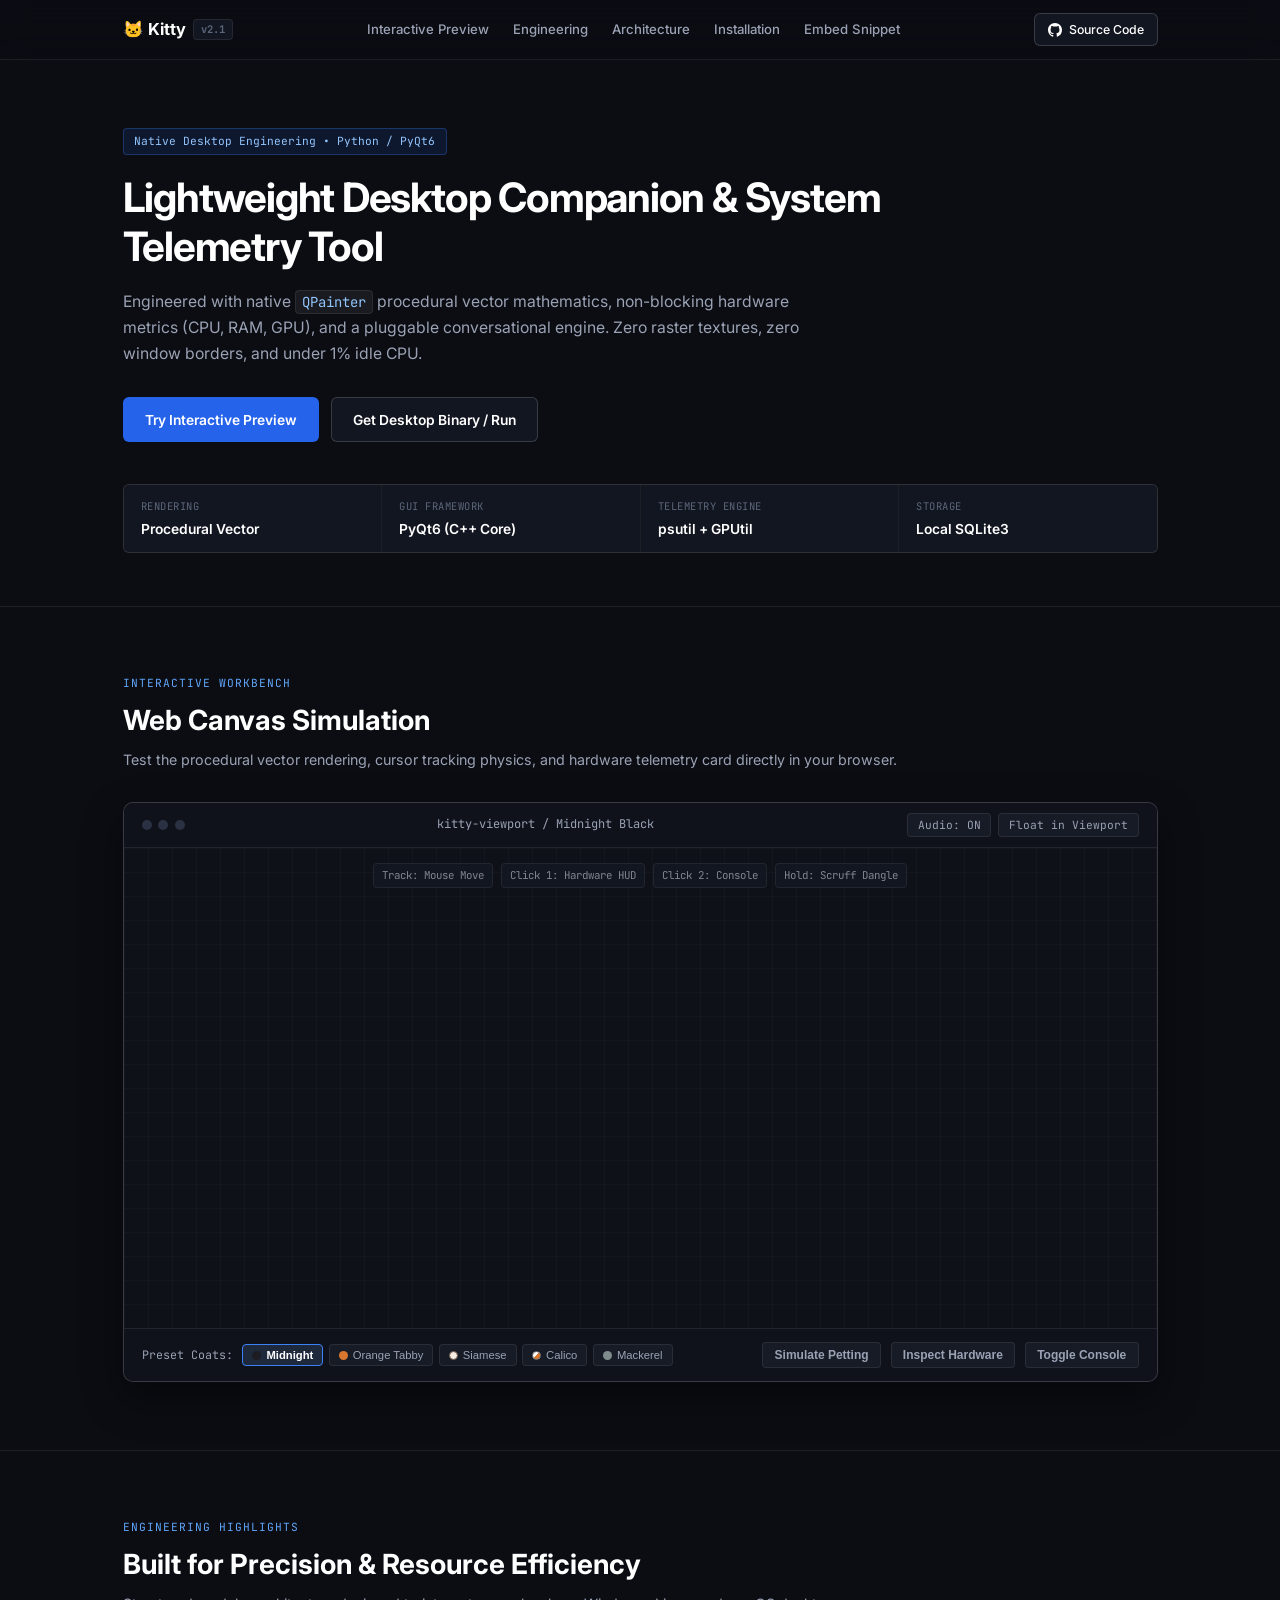
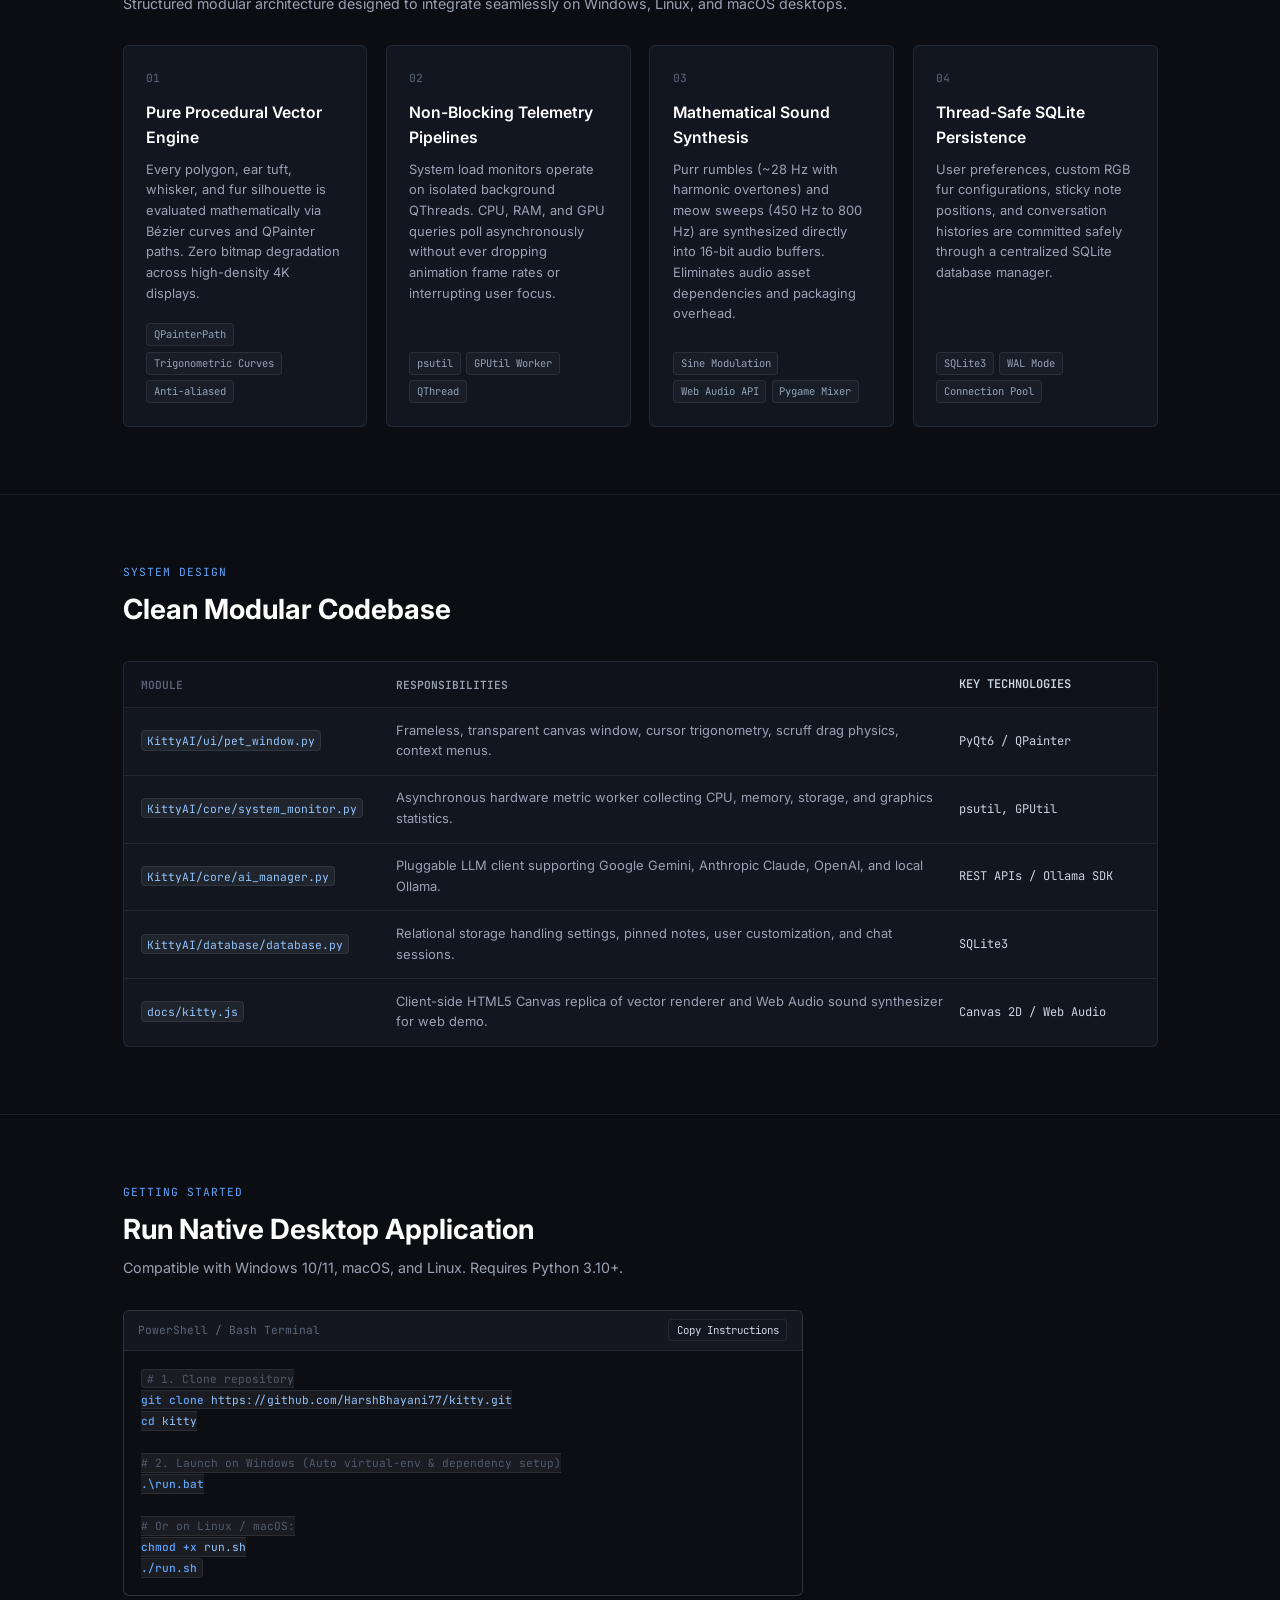
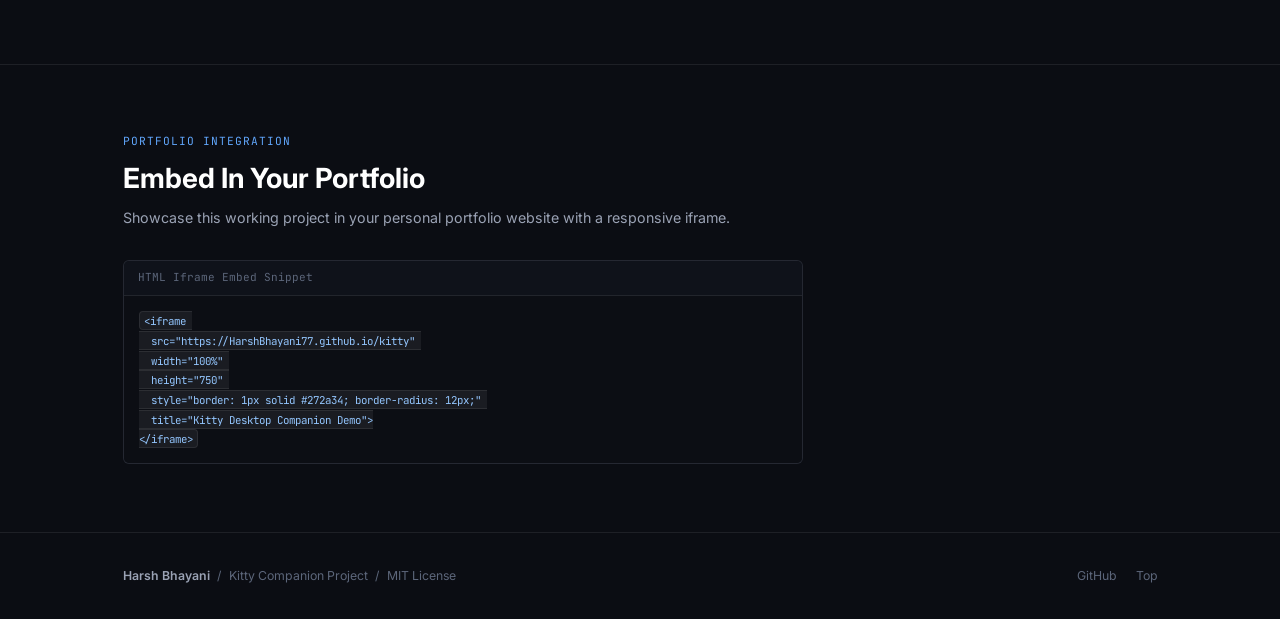
==== web/index.html @ bc80f63c "Update favicon to simple clean H logo and sync assets" ====
<!DOCTYPE html>
<html lang="en">
<head>
  <meta charset="UTF-8">
  <meta name="viewport" content="width=device-width, initial-scale=1.0">
  <title>Kitty — Desktop Companion & Hardware Telemetry Tool</title>
  <meta name="description" content="A lightweight desktop companion and real-time hardware telemetry tool engineered in Python with PyQt6 procedural vector graphics.">
  <link rel="preconnect" href="https://fonts.googleapis.com">
  <link rel="preconnect" href="https://fonts.gstatic.com" crossorigin>
  <link href="https://fonts.googleapis.com/css2?family=Inter:wght@400;500;600;700&family=JetBrains+Mono:wght@400;500;600&display=swap" rel="stylesheet">
  <link rel="stylesheet" href="style.css?v=3.0">
  <link rel="icon" type="image/svg+xml" href="favicon.svg">
  <link rel="icon" type="image/png" sizes="64x64" href="favicon.png">
  <link rel="apple-touch-icon" href="favicon.png">
  <style>
    /* ==========================================================================
       Inlined Rock-Solid Stylesheet (Guarantees zero browser caching glitches)
       ========================================================================== */
    :root {
      --bg-page: #0b0d13;
      --bg-surface: #121620;
      --bg-card: #171c2a;
      --bg-card-hover: #1e2436;
      --border: rgba(255, 255, 255, 0.08);
      --border-strong: rgba(255, 255, 255, 0.16);
      --text-main: #f3f4f8;
      --text-muted: #9aa2b4;
      --text-dim: #5c667a;
      --btn-blue: #2563eb;
      --btn-blue-hover: #1d4ed8;
      --font-sans: 'Inter', -apple-system, BlinkMacSystemFont, 'Segoe UI', Roboto, sans-serif;
      --font-mono: 'JetBrains Mono', Consolas, monospace;
    }

    *, *::before, *::after {
      box-sizing: border-box;
      margin: 0;
      padding: 0;
    }

    html {
      scroll-behavior: smooth;
      font-size: 15px;
    }

    body {
      font-family: var(--font-sans);
      background-color: var(--bg-page);
      color: var(--text-main);
      line-height: 1.6;
      -webkit-font-smoothing: antialiased;
      overflow-x: hidden;
    }

    .container {
      width: 100%;
      max-width: 1080px;
      margin: 0 auto;
      padding: 0 1.5rem;
    }

    a {
      color: inherit;
      text-decoration: none;
    }

    code {
      font-family: var(--font-mono);
      font-size: 0.88em;
      background: rgba(255, 255, 255, 0.06);
      border: 1px solid var(--border);
      padding: 0.15em 0.45em;
      border-radius: 4px;
      color: #93c5fd;
    }

    /* Top Navigation */
    .site-nav {
      position: sticky;
      top: 0;
      z-index: 100;
      background: rgba(11, 13, 19, 0.92);
      backdrop-filter: blur(14px);
      border-bottom: 1px solid var(--border);
      padding: 0.85rem 0;
    }

    .nav-inner {
      display: flex;
      align-items: center;
      justify-content: space-between;
    }

    .nav-brand {
      display: flex;
      align-items: center;
      gap: 0.5rem;
      font-weight: 700;
      font-size: 1.1rem;
      color: #fff;
    }

    .brand-tag {
      font-family: var(--font-mono);
      font-size: 0.7rem;
      color: var(--text-dim);
      background: var(--bg-surface);
      border: 1px solid var(--border);
      padding: 0.1rem 0.45rem;
      border-radius: 4px;
    }

    .nav-links {
      display: flex;
      align-items: center;
      gap: 1.6rem;
    }

    .nav-link {
      font-size: 0.88rem;
      color: var(--text-muted);
      font-weight: 500;
      transition: color 0.15s ease;
    }

    .nav-link:hover {
      color: #fff;
    }

    .btn-gh {
      display: inline-flex;
      align-items: center;
      gap: 0.45rem;
      font-size: 0.82rem;
      font-weight: 500;
      background: var(--bg-surface);
      border: 1px solid var(--border-strong);
      color: #fff;
      padding: 0.4rem 0.85rem;
      border-radius: 6px;
      transition: all 0.15s ease;
    }

    .btn-gh:hover {
      background: var(--bg-card);
      border-color: #64748b;
    }

    /* Buttons */
    .btn {
      display: inline-flex;
      align-items: center;
      justify-content: center;
      gap: 0.5rem;
      font-size: 0.92rem;
      font-weight: 600;
      padding: 0.7rem 1.4rem;
      border-radius: 6px;
      border: 1px solid transparent;
      cursor: pointer;
      transition: all 0.15s ease;
    }

    .btn-primary {
      background: var(--btn-blue);
      color: #fff;
    }

    .btn-primary:hover {
      background: var(--btn-blue-hover);
      transform: translateY(-1px);
    }

    .btn-secondary {
      background: var(--bg-surface);
      border: 1px solid var(--border-strong);
      color: #fff;
    }

    .btn-secondary:hover {
      background: var(--bg-card);
      border-color: #64748b;
      transform: translateY(-1px);
    }

    .btn-sm {
      font-size: 0.8rem;
      padding: 0.35rem 0.75rem;
      border-radius: 4px;
    }

    /* Hero Section */
    .hero-section {
      padding: 4.5rem 0 3.5rem;
      border-bottom: 1px solid var(--border);
    }

    .hero-tag {
      display: inline-flex;
      font-family: var(--font-mono);
      font-size: 0.75rem;
      color: #93c5fd;
      background: rgba(37, 99, 235, 0.12);
      border: 1px solid rgba(59, 130, 246, 0.3);
      padding: 0.25rem 0.7rem;
      border-radius: 4px;
      margin-bottom: 1.25rem;
    }

    .hero-title {
      font-size: 2.7rem;
      font-weight: 700;
      letter-spacing: -0.03em;
      color: #fff;
      line-height: 1.2;
      max-width: 820px;
      margin-bottom: 1.2rem;
    }

    .hero-desc {
      font-size: 1.05rem;
      color: var(--text-muted);
      line-height: 1.65;
      max-width: 720px;
      margin-bottom: 2rem;
    }

    .hero-cta {
      display: flex;
      gap: 0.85rem;
      flex-wrap: wrap;
      margin-bottom: 2.8rem;
    }

    .specs-grid {
      display: grid;
      grid-template-columns: repeat(auto-fit, minmax(200px, 1fr));
      gap: 1px;
      background: var(--border);
      border: 1px solid var(--border);
      border-radius: 6px;
      overflow: hidden;
    }

    .spec-item {
      background: var(--bg-surface);
      padding: 0.85rem 1.15rem;
    }

    .spec-label {
      font-family: var(--font-mono);
      font-size: 0.7rem;
      color: var(--text-dim);
      text-transform: uppercase;
      letter-spacing: 0.5px;
      margin-bottom: 0.2rem;
    }

    .spec-val {
      font-size: 0.92rem;
      font-weight: 600;
      color: #fff;
    }

    /* Interactive Preview Stage */
    .preview-section {
      padding: 4.5rem 0;
      border-bottom: 1px solid var(--border);
    }

    .section-head {
      margin-bottom: 2rem;
    }

    .section-subhead {
      font-family: var(--font-mono);
      font-size: 0.75rem;
      color: #60a5fa;
      letter-spacing: 1px;
      text-transform: uppercase;
      margin-bottom: 0.4rem;
    }

    .section-title {
      font-size: 1.85rem;
      font-weight: 700;
      color: #fff;
      margin-bottom: 0.4rem;
    }

    .section-desc {
      font-size: 0.95rem;
      color: var(--text-muted);
    }

    .stage-card {
      background: var(--bg-surface);
      border: 1px solid var(--border-strong);
      border-radius: 10px;
      overflow: hidden;
      box-shadow: 0 16px 40px rgba(0, 0, 0, 0.45);
    }

    .stage-bar {
      background: #0f121a;
      padding: 0.7rem 1.2rem;
      display: flex;
      align-items: center;
      justify-content: space-between;
      border-bottom: 1px solid var(--border);
    }

    .stage-dots {
      display: flex;
      gap: 0.45rem;
    }

    .s-dot {
      width: 10px;
      height: 10px;
      border-radius: 50%;
      background: #2a3142;
    }

    .stage-title {
      font-family: var(--font-mono);
      font-size: 0.8rem;
      color: var(--text-muted);
    }

    .stage-tools {
      display: flex;
      gap: 0.45rem;
    }

    .stage-btn {
      background: #171b26;
      border: 1px solid var(--border);
      color: var(--text-muted);
      font-size: 0.75rem;
      font-family: var(--font-mono);
      padding: 0.25rem 0.65rem;
      border-radius: 4px;
      cursor: pointer;
      transition: all 0.15s ease;
    }

    .stage-btn:hover {
      color: #fff;
      border-color: var(--border-strong);
    }

    .stage-viewport {
      position: relative;
      min-height: 480px;
      background: #0e1118;
      display: flex;
      align-items: center;
      justify-content: center;
      user-select: none;
      overflow: hidden;
    }

    .grid-dots {
      position: absolute;
      inset: 0;
      background-size: 24px 24px;
      background-image: 
        linear-gradient(to right, rgba(255, 255, 255, 0.02) 1px, transparent 1px),
        linear-gradient(to bottom, rgba(255, 255, 255, 0.02) 1px, transparent 1px);
      pointer-events: none;
    }

    .stage-hints {
      position: absolute;
      top: 1rem;
      display: flex;
      gap: 0.5rem;
      z-index: 10;
      pointer-events: none;
      opacity: 0.8;
      flex-wrap: wrap;
      justify-content: center;
    }

    .hint-tag {
      background: #141822;
      border: 1px solid var(--border);
      font-family: var(--font-mono);
      font-size: 0.72rem;
      color: #9ca3af;
      padding: 0.2rem 0.55rem;
      border-radius: 4px;
    }

    .canvas-anchor {
      position: relative;
      cursor: grab;
      touch-action: none;
      display: flex;
      flex-direction: column;
      align-items: center;
    }

    .canvas-anchor:active {
      cursor: grabbing;
    }

    #kittyCanvas {
      display: block;
    }

    /* Telemetry Card (htop / iStat style) */
    .telemetry-card {
      position: absolute;
      bottom: calc(100% + 12px);
      left: 50%;
      transform: translateX(-50%);
      width: 290px;
      background: #11141c;
      border: 1px solid #2a3144;
      border-radius: 6px;
      padding: 0.85rem;
      box-shadow: 0 14px 32px rgba(0, 0, 0, 0.65);
      z-index: 30;
    }

    .card-top {
      display: flex;
      justify-content: space-between;
      align-items: center;
      padding-bottom: 0.45rem;
      margin-bottom: 0.6rem;
      border-bottom: 1px solid var(--border);
    }

    .card-top-left {
      display: flex;
      align-items: center;
      gap: 0.5rem;
    }

    .card-close-btn {
      background: transparent;
      border: none;
      color: var(--text-dim);
      font-size: 1.1rem;
      cursor: pointer;
      line-height: 1;
      padding: 0 0.2rem;
    }

    .card-close-btn:hover {
      color: #fff;
    }

    .card-caption {
      font-family: var(--font-mono);
      font-size: 0.68rem;
      font-weight: 600;
      color: #94a3b8;
    }

    .card-timestamp {
      font-family: var(--font-mono);
      font-size: 0.68rem;
      color: var(--text-dim);
    }

    .telemetry-grid {
      display: grid;
      grid-template-columns: 1fr 1fr;
      gap: 0.55rem;
      margin-bottom: 0.6rem;
    }

    .metric-block {
      background: #171b26;
      border: 1px solid var(--border);
      border-radius: 4px;
      padding: 0.45rem 0.55rem;
    }

    .metric-head {
      display: flex;
      justify-content: space-between;
      align-items: baseline;
      margin-bottom: 0.35rem;
    }

    .metric-title {
      font-size: 0.62rem;
      font-family: var(--font-mono);
      color: var(--text-dim);
    }

    .metric-reading {
      font-family: var(--font-mono);
      font-size: 0.85rem;
      font-weight: 600;
      color: #fff;
    }

    .gauge-track {
      width: 100%;
      height: 3px;
      background: #252b3a;
      border-radius: 2px;
      overflow: hidden;
    }

    .gauge-bar {
      height: 100%;
      background: #3b82f6;
      border-radius: 2px;
      transition: width 0.3s ease;
    }

    .card-footer-tip {
      font-size: 0.7rem;
      text-align: center;
      color: #9ca3af;
      background: #181d28;
      border-radius: 4px;
      padding: 0.25rem 0.4rem;
    }

    .card-pointer {
      position: absolute;
      bottom: -6px;
      left: 50%;
      transform: translateX(-50%);
      width: 0;
      height: 0;
      border-left: 6px solid transparent;
      border-right: 6px solid transparent;
      border-top: 6px solid #11141c;
    }

    /* Companion Console Card */
    .console-card {
      position: absolute;
      top: 1.5rem;
      right: 1.5rem;
      width: 320px;
      max-width: calc(100% - 3rem);
      background: #11141c;
      border: 1px solid #2a3144;
      border-radius: 6px;
      box-shadow: 0 16px 35px rgba(0, 0, 0, 0.6);
      z-index: 40;
      display: flex;
      flex-direction: column;
      overflow: hidden;
    }

    .console-head {
      background: #171b26;
      padding: 0.6rem 0.85rem;
      display: flex;
      align-items: center;
      justify-content: space-between;
      border-bottom: 1px solid var(--border);
    }

    .console-label {
      display: flex;
      align-items: center;
      gap: 0.45rem;
      font-size: 0.78rem;
      font-family: var(--font-mono);
      color: #e5e7eb;
    }

    .terminal-dot {
      width: 6px;
      height: 6px;
      border-radius: 50%;
      background: #10b981;
    }

    .console-close {
      background: transparent;
      border: none;
      color: var(--text-dim);
      font-size: 1.1rem;
      cursor: pointer;
      line-height: 1;
    }

    .console-close:hover {
      color: #fff;
    }

    .console-feed {
      padding: 0.75rem;
      max-height: 200px;
      overflow-y: auto;
      display: flex;
      flex-direction: column;
      gap: 0.5rem;
    }

    .console-row {
      display: flex;
      font-size: 0.8rem;
    }

    .row-companion {
      justify-content: flex-start;
    }

    .row-user {
      justify-content: flex-end;
    }

    .console-bubble {
      max-width: 88%;
      padding: 0.45rem 0.7rem;
      border-radius: 4px;
      line-height: 1.45;
    }

    .row-companion .console-bubble {
      background: #181d28;
      border: 1px solid var(--border);
      color: #e5e7eb;
    }

    .row-user .console-bubble {
      background: var(--btn-blue);
      color: #fff;
    }

    .console-presets {
      display: flex;
      gap: 0.35rem;
      padding: 0.35rem 0.75rem;
      overflow-x: auto;
      border-top: 1px solid var(--border);
      background: #0d1016;
    }

    .preset-chip {
      background: #171c26;
      border: 1px solid var(--border);
      color: #93c5fd;
      font-family: var(--font-mono);
      font-size: 0.68rem;
      padding: 0.2rem 0.5rem;
      border-radius: 4px;
      cursor: pointer;
      white-space: nowrap;
    }

    .preset-chip:hover {
      background: #1e2636;
      border-color: #3b82f6;
      color: #fff;
    }

    .console-prompt {
      display: flex;
      border-top: 1px solid var(--border);
      background: #0f121a;
      padding: 0.45rem 0.75rem;
      gap: 0.45rem;
    }

    .console-prompt input {
      flex: 1;
      background: transparent;
      border: none;
      outline: none;
      color: #fff;
      font-size: 0.8rem;
    }

    .console-prompt input::placeholder {
      color: var(--text-dim);
    }

    .console-send {
      background: var(--btn-blue);
      border: none;
      color: #fff;
      font-size: 0.74rem;
      font-weight: 600;
      padding: 0.25rem 0.65rem;
      border-radius: 4px;
      cursor: pointer;
    }

    /* Controls Tray */
    .stage-tray {
      background: #0f121a;
      padding: 0.85rem 1.2rem;
      border-top: 1px solid var(--border);
      display: flex;
      align-items: center;
      justify-content: space-between;
      flex-wrap: wrap;
      gap: 0.85rem;
    }

    .tray-cluster {
      display: flex;
      align-items: center;
      gap: 0.65rem;
    }

    .tray-label {
      font-size: 0.78rem;
      font-family: var(--font-mono);
      color: var(--text-muted);
    }

    .coat-button-group {
      display: flex;
      gap: 0.35rem;
      flex-wrap: wrap;
    }

    .coat-btn {
      background: #171b26;
      border: 1px solid var(--border);
      color: var(--text-muted);
      padding: 0.28rem 0.6rem;
      border-radius: 4px;
      font-size: 0.75rem;
      cursor: pointer;
      display: inline-flex;
      align-items: center;
      gap: 0.35rem;
      transition: all 0.15s ease;
    }

    .coat-btn:hover {
      background: #1e2433;
      color: #fff;
    }

    .coat-btn.active {
      background: #1e293b;
      border-color: #3b82f6;
      color: #fff;
      font-weight: 600;
    }

    .coat-swatch {
      width: 9px;
      height: 9px;
      border-radius: 50%;
      display: inline-block;
    }

    .btn-subtle {
      background: #171b26;
      border: 1px solid var(--border);
      color: var(--text-muted);
    }

    .btn-subtle:hover {
      color: #fff;
      border-color: var(--border-strong);
    }

    /* Features Grid */
    .features-section {
      padding: 4.5rem 0;
      border-bottom: 1px solid var(--border);
    }

    .features-grid {
      display: grid;
      grid-template-columns: repeat(auto-fit, minmax(240px, 1fr));
      gap: 1.25rem;
    }

    .feature-card {
      background: var(--bg-surface);
      border: 1px solid var(--border);
      border-radius: 6px;
      padding: 1.5rem;
      display: flex;
      flex-direction: column;
      transition: border-color 0.15s ease;
    }

    .feature-card:hover {
      border-color: var(--border-strong);
    }

    .card-num {
      font-family: var(--font-mono);
      font-size: 0.75rem;
      color: var(--text-dim);
      margin-bottom: 0.85rem;
    }

    .card-title {
      font-size: 1.05rem;
      font-weight: 600;
      color: #fff;
      margin-bottom: 0.65rem;
    }

    .card-copy {
      font-size: 0.86rem;
      color: var(--text-muted);
      line-height: 1.6;
      margin-bottom: 1.25rem;
      flex: 1;
    }

    .tech-tags {
      display: flex;
      gap: 0.35rem;
      flex-wrap: wrap;
    }

    .tech-tags span {
      font-family: var(--font-mono);
      font-size: 0.7rem;
      color: #94a3b8;
      background: #181d28;
      border: 1px solid var(--border);
      padding: 0.15rem 0.45rem;
      border-radius: 4px;
    }

    /* System Architecture Table */
    .arch-section {
      padding: 4.5rem 0;
      border-bottom: 1px solid var(--border);
    }

    .arch-table {
      background: var(--bg-surface);
      border: 1px solid var(--border);
      border-radius: 6px;
      overflow: hidden;
    }

    .arch-row {
      display: grid;
      grid-template-columns: 240px 1fr 180px;
      gap: 1rem;
      padding: 0.85rem 1.15rem;
      border-bottom: 1px solid var(--border);
      font-size: 0.86rem;
      align-items: center;
    }

    .arch-row:last-child {
      border-bottom: none;
    }

    .arch-row-head {
      background: #0f121a;
      font-family: var(--font-mono);
      font-size: 0.75rem;
      font-weight: 600;
      color: var(--text-dim);
      text-transform: uppercase;
    }

    .arch-col-1 code {
      color: #93c5fd;
    }

    .arch-col-2 {
      color: var(--text-muted);
    }

    .arch-col-3 {
      font-family: var(--font-mono);
      font-size: 0.8rem;
      color: #cbd5e1;
    }

    /* Terminal Quickstart */
    .install-section {
      padding: 4.5rem 0;
      border-bottom: 1px solid var(--border);
    }

    .terminal-box {
      max-width: 680px;
      background: #0c0e14;
      border: 1px solid var(--border-strong);
      border-radius: 6px;
      overflow: hidden;
    }

    .term-header {
      background: #141720;
      padding: 0.55rem 0.95rem;
      display: flex;
      align-items: center;
      justify-content: space-between;
      border-bottom: 1px solid var(--border);
    }

    .term-title {
      font-family: var(--font-mono);
      font-size: 0.75rem;
      color: var(--text-dim);
    }

    .term-copy {
      background: var(--bg-surface);
      border: 1px solid var(--border);
      color: #cbd5e1;
      font-size: 0.72rem;
      font-family: var(--font-mono);
      padding: 0.2rem 0.5rem;
      border-radius: 4px;
      cursor: pointer;
    }

    .term-copy:hover {
      background: #1c212d;
      color: #fff;
    }

    .term-pre {
      padding: 1.15rem;
      font-family: var(--font-mono);
      font-size: 0.85rem;
      line-height: 1.65;
      color: #e2e8f0;
    }

    .t-dim { color: #525a6c; }
    .t-cmd { color: #60a5fa; font-weight: 500; }

    /* Embed Portfolio Section */
    .embed-section {
      padding: 4.5rem 0;
      border-bottom: 1px solid var(--border);
    }

    .embed-box {
      max-width: 680px;
      background: var(--bg-surface);
      border: 1px solid var(--border);
      border-radius: 6px;
      overflow: hidden;
    }

    .embed-head {
      background: #0f121a;
      padding: 0.55rem 0.95rem;
      border-bottom: 1px solid var(--border);
      font-family: var(--font-mono);
      font-size: 0.74rem;
      color: var(--text-dim);
    }

    .embed-pre {
      padding: 1rem;
      font-family: var(--font-mono);
      font-size: 0.82rem;
      line-height: 1.6;
      color: #e2e8f0;
      background: #0c0e14;
    }

    /* Footer */
    .site-footer {
      padding: 2.2rem 0;
      background: var(--bg-page);
    }

    .footer-flex {
      display: flex;
      align-items: center;
      justify-content: space-between;
      font-size: 0.82rem;
      color: var(--text-dim);
    }

    .footer-meta {
      display: flex;
      align-items: center;
      gap: 0.5rem;
    }

    .footer-author {
      font-weight: 600;
      color: var(--text-muted);
    }

    .footer-links {
      display: flex;
      gap: 1.25rem;
    }

    .footer-links a:hover {
      color: #fff;
    }

    /* Floating Viewport Mode */
    body.mode-floating-companion #kittyAnchor {
      position: fixed !important;
      bottom: 25px !important;
      right: 25px !important;
      z-index: 9999 !important;
      pointer-events: auto !important;
    }

    /* Responsive */
    @media (max-width: 768px) {
      .hero-title {
        font-size: 2rem;
      }
      .nav-links {
        display: none;
      }
      .arch-row {
        grid-template-columns: 1fr;
        gap: 0.35rem;
      }
      .arch-row-head {
        display: none;
      }
      .console-card {
        right: 1rem;
        left: 1rem;
        width: auto;
        max-width: none;
      }
    }
  </style>
</head>
<body>

  <!-- Top Navigation -->
  <header class="site-nav">
    <div class="container nav-inner">
      <div class="nav-brand">
        <span>🐱 Kitty</span>
        <span class="brand-tag">v2.1</span>
      </div>
      <nav class="nav-links">
        <a href="#preview" class="nav-link">Interactive Preview</a>
        <a href="#engineering" class="nav-link">Engineering</a>
        <a href="#architecture" class="nav-link">Architecture</a>
        <a href="#installation" class="nav-link">Installation</a>
        <a href="#embed" class="nav-link">Embed Snippet</a>
      </nav>
      <div>
        <a href="https://github.com/HarshBhayani77/kitty" target="_blank" rel="noopener noreferrer" class="btn-gh">
          <svg viewBox="0 0 24 24" width="14" height="14" fill="currentColor">
            <path d="M12 0C5.37 0 0 5.37 0 12c0 5.31 3.435 9.795 8.205 11.385.6.105.825-.255.825-.57 0-.285-.015-1.23-.015-2.235-3.015.555-3.795-.735-4.035-1.41-.135-.345-.72-1.41-1.23-1.695-.42-.225-1.02-.78-.015-.795.945-.015 1.62.87 1.845 1.23 1.08 1.815 2.805 1.305 3.495.99.105-.78.42-1.305.765-1.605-2.67-.3-5.46-1.335-5.46-5.925 0-1.305.465-2.385 1.23-3.225-.12-.3-.54-1.53.12-3.18 0 0 1.005-.315 3.3 1.23.96-.27 1.98-.405 3-.405s2.04.135 3 .405c2.295-1.56 3.3-1.23 3.3-1.23.66 1.65.24 2.88.12 3.18.765.84 1.23 1.905 1.23 3.225 0 4.605-2.805 5.625-5.475 5.925.435.375.81 1.095.81 2.22 0 1.605-.015 2.895-.015 3.3 0 .315.225.69.825.57A12.02 12.02 0 0024 12c0-6.63-5.37-12-12-12z"/>
          </svg>
          Source Code
        </a>
      </div>
    </div>
  </header>

  <!-- Hero Section -->
  <section class="hero-section">
    <div class="container">
      <div class="hero-tag">Native Desktop Engineering • Python / PyQt6</div>
      <h1 class="hero-title">
        Lightweight Desktop Companion & System Telemetry Tool
      </h1>
      <p class="hero-desc">
        Engineered with native <code>QPainter</code> procedural vector mathematics, non-blocking hardware metrics 
        (CPU, RAM, GPU), and a pluggable conversational engine. Zero raster textures, zero window borders, and under 1% idle CPU.
      </p>

      <div class="hero-cta">
        <a href="#preview" class="btn btn-primary">Try Interactive Preview</a>
        <a href="#installation" class="btn btn-secondary">Get Desktop Binary / Run</a>
      </div>

      <div class="specs-grid">
        <div class="spec-item">
          <div class="spec-label">Rendering</div>
          <div class="spec-val">Procedural Vector</div>
        </div>
        <div class="spec-item">
          <div class="spec-label">GUI Framework</div>
          <div class="spec-val">PyQt6 (C++ Core)</div>
        </div>
        <div class="spec-item">
          <div class="spec-label">Telemetry Engine</div>
          <div class="spec-val">psutil + GPUtil</div>
        </div>
        <div class="spec-item">
          <div class="spec-label">Storage</div>
          <div class="spec-val">Local SQLite3</div>
        </div>
      </div>
    </div>
  </section>

  <!-- Interactive Workbench Section -->
  <section id="preview" class="preview-section">
    <div class="container">
      <div class="section-head">
        <div class="section-subhead">INTERACTIVE WORKBENCH</div>
        <h2 class="section-title">Web Canvas Simulation</h2>
        <p class="section-desc">
          Test the procedural vector rendering, cursor tracking physics, and hardware telemetry card directly in your browser.
        </p>
      </div>

      <div class="stage-card">
        <!-- Stage Titlebar -->
        <div class="stage-bar">
          <div class="stage-dots">
            <span class="s-dot"></span>
            <span class="s-dot"></span>
            <span class="s-dot"></span>
          </div>
          <div class="stage-title">
            <span>kitty-viewport / </span><span id="activeBreedLabel">Midnight Black</span>
          </div>
          <div class="stage-tools">
            <button class="stage-btn" id="btnToggleSound" title="Toggle Audio">
              <span id="soundIcon">Audio: ON</span>
            </button>
            <button class="stage-btn" id="btnFloatMode" title="Detach and pin to screen corner">
              Float in Viewport
            </button>
          </div>
        </div>

        <!-- Stage Viewport -->
        <div class="stage-viewport" id="stageArea">
          <div class="grid-dots"></div>

          <div class="stage-hints" id="stageHints">
            <span class="hint-tag">Track: Mouse Move</span>
            <span class="hint-tag">Click 1: Hardware HUD</span>
            <span class="hint-tag">Click 2: Console</span>
            <span class="hint-tag">Hold: Scruff Dangle</span>
          </div>

          <!-- Canvas Target Anchor -->
          <div class="canvas-anchor" id="kittyAnchor">
            <!-- Hardware Telemetry HUD Card -->
            <div class="telemetry-card" id="speechBubble" style="display: none;">
              <div class="card-top">
                <div class="card-top-left">
                  <span class="card-caption">SYSTEM TELEMETRY SNAPSHOT</span>
                  <span class="card-timestamp" id="statusClock">--:--</span>
                </div>
                <button class="card-close-btn" id="btnCloseHud" title="Close">×</button>
              </div>
              <div class="telemetry-grid">
                <div class="metric-block">
                  <div class="metric-head">
                    <span class="metric-title">CPU UTILIZATION</span>
                    <span class="metric-reading" id="statCpu">18%</span>
                  </div>
                  <div class="gauge-track">
                    <div class="gauge-bar" id="statCpuBar" style="width: 18%;"></div>
                  </div>
                </div>
                <div class="metric-block">
                  <div class="metric-head">
                    <span class="metric-title">SYSTEM MEMORY</span>
                    <span class="metric-reading" id="statRam">5.8 GB</span>
                  </div>
                  <div class="gauge-track">
                    <div class="gauge-bar" id="statRamBar" style="width: 36%;"></div>
                  </div>
                </div>
                <div class="metric-block">
                  <div class="metric-head">
                    <span class="metric-title">GPU LOAD</span>
                    <span class="metric-reading" id="statGpu">24%</span>
                  </div>
                  <div class="gauge-track">
                    <div class="gauge-bar" id="statGpuBar" style="width: 24%;"></div>
                  </div>
                </div>
                <div class="metric-block">
                  <div class="metric-head">
                    <span class="metric-title">BATTERY / POWER</span>
                    <span class="metric-reading" id="statBat">94%</span>
                  </div>
                  <div class="gauge-track">
                    <div class="gauge-bar" id="statBatBar" style="width: 94%;"></div>
                  </div>
                </div>
              </div>
              <div class="card-footer-tip">Double-click avatar to open companion console</div>
              <div class="card-pointer"></div>
            </div>

            <!-- Vector Canvas Element -->
            <canvas id="kittyCanvas" width="220" height="220"></canvas>
          </div>

          <!-- Companion Console Dialogue Card -->
          <div class="console-card" id="chatWindow" style="display: none;">
            <div class="console-head">
              <div class="console-label">
                <span class="terminal-dot"></span>
                <span>Companion Console</span>
              </div>
              <button class="console-close" id="btnCloseChat">×</button>
            </div>

            <div class="console-feed" id="chatMessages">
              <div class="console-row row-companion">
                <div class="console-bubble">
                  Ready. Telemetry background threads active. Ask me for system stats or desktop shortcuts.
                </div>
              </div>
            </div>

            <div class="console-presets">
              <button class="preset-chip" data-prompt="What are your core features?">System capabilities</button>
              <button class="preset-chip" data-prompt="How do I launch the desktop app?">Launch commands</button>
              <button class="preset-chip" data-prompt="Check system status">Run diagnostics</button>
              <button class="preset-chip" data-prompt="Trigger audio synthesis">Purr audio test</button>
            </div>

            <form class="console-prompt" id="chatForm">
              <input type="text" id="chatInput" placeholder="Enter query or command..." autocomplete="off">
              <button type="submit" class="console-send">Send</button>
            </form>
          </div>
        </div>

        <!-- Controls Tray -->
        <div class="stage-tray">
          <div class="tray-cluster">
            <span class="tray-label">Preset Coats:</span>
            <div class="coat-button-group" id="skinSelector">
              <button class="coat-btn active" data-skin="black">
                <span class="coat-swatch" style="background: #1c1c22;"></span> Midnight
              </button>
              <button class="coat-btn" data-skin="orange">
                <span class="coat-swatch" style="background: #d9772e;"></span> Orange Tabby
              </button>
              <button class="coat-btn" data-skin="siamese">
                <span class="coat-swatch" style="background: #f4ece1; border: 1px solid #635041;"></span> Siamese
              </button>
              <button class="coat-btn" data-skin="calico">
                <span class="coat-swatch" style="background: linear-gradient(135deg, #ffffff 50%, #d9772e 50%); border: 1px solid #777;"></span> Calico
              </button>
              <button class="coat-btn" data-skin="mackerel">
                <span class="coat-swatch" style="background: #7f8c8d;"></span> Mackerel
              </button>
            </div>
          </div>

          <div class="tray-cluster">
            <button class="btn btn-sm btn-subtle" id="btnPetKitty">Simulate Petting</button>
            <button class="btn btn-sm btn-subtle" id="btnInspectHud">Inspect Hardware</button>
            <button class="btn btn-sm btn-subtle" id="btnToggleChat">Toggle Console</button>
          </div>
        </div>
      </div>
    </div>
  </section>

  <!-- Technical Engineering Highlights -->
  <section id="engineering" class="features-section">
    <div class="container">
      <div class="section-head">
        <div class="section-subhead">ENGINEERING HIGHLIGHTS</div>
        <h2 class="section-title">Built for Precision & Resource Efficiency</h2>
        <p class="section-desc">
          Structured modular architecture designed to integrate seamlessly on Windows, Linux, and macOS desktops.
        </p>
      </div>

      <div class="features-grid">
        <div class="feature-card">
          <div class="card-num">01</div>
          <h3 class="card-title">Pure Procedural Vector Engine</h3>
          <p class="card-copy">
            Every polygon, ear tuft, whisker, and fur silhouette is evaluated mathematically via Bézier curves 
            and QPainter paths. Zero bitmap degradation across high-density 4K displays.
          </p>
          <div class="tech-tags">
            <span>QPainterPath</span>
            <span>Trigonometric Curves</span>
            <span>Anti-aliased</span>
          </div>
        </div>

        <div class="feature-card">
          <div class="card-num">02</div>
          <h3 class="card-title">Non-Blocking Telemetry Pipelines</h3>
          <p class="card-copy">
            System load monitors operate on isolated background QThreads. CPU, RAM, and GPU queries poll asynchronously 
            without ever dropping animation frame rates or interrupting user focus.
          </p>
          <div class="tech-tags">
            <span>psutil</span>
            <span>GPUtil Worker</span>
            <span>QThread</span>
          </div>
        </div>

        <div class="feature-card">
          <div class="card-num">03</div>
          <h3 class="card-title">Mathematical Sound Synthesis</h3>
          <p class="card-copy">
            Purr rumbles (~28 Hz with harmonic overtones) and meow sweeps (450 Hz to 800 Hz) are synthesized directly 
            into 16-bit audio buffers. Eliminates audio asset dependencies and packaging overhead.
          </p>
          <div class="tech-tags">
            <span>Sine Modulation</span>
            <span>Web Audio API</span>
            <span>Pygame Mixer</span>
          </div>
        </div>

        <div class="feature-card">
          <div class="card-num">04</div>
          <h3 class="card-title">Thread-Safe SQLite Persistence</h3>
          <p class="card-copy">
            User preferences, custom RGB fur configurations, sticky note positions, and conversation histories 
            are committed safely through a centralized SQLite database manager.
          </p>
          <div class="tech-tags">
            <span>SQLite3</span>
            <span>WAL Mode</span>
            <span>Connection Pool</span>
          </div>
        </div>
      </div>
    </div>
  </section>

  <!-- System Architecture Breakdown -->
  <section id="architecture" class="arch-section">
    <div class="container">
      <div class="section-head">
        <div class="section-subhead">SYSTEM DESIGN</div>
        <h2 class="section-title">Clean Modular Codebase</h2>
      </div>

      <div class="arch-table">
        <div class="arch-row arch-row-head">
          <div class="arch-col-1">Module</div>
          <div class="arch-col-2">Responsibilities</div>
          <div class="arch-col-3">Key Technologies</div>
        </div>
        <div class="arch-row">
          <div class="arch-col-1"><code>KittyAI/ui/pet_window.py</code></div>
          <div class="arch-col-2">Frameless, transparent canvas window, cursor trigonometry, scruff drag physics, context menus.</div>
          <div class="arch-col-3">PyQt6 / QPainter</div>
        </div>
        <div class="arch-row">
          <div class="arch-col-1"><code>KittyAI/core/system_monitor.py</code></div>
          <div class="arch-col-2">Asynchronous hardware metric worker collecting CPU, memory, storage, and graphics statistics.</div>
          <div class="arch-col-3">psutil, GPUtil</div>
        </div>
        <div class="arch-row">
          <div class="arch-col-1"><code>KittyAI/core/ai_manager.py</code></div>
          <div class="arch-col-2">Pluggable LLM client supporting Google Gemini, Anthropic Claude, OpenAI, and local Ollama.</div>
          <div class="arch-col-3">REST APIs / Ollama SDK</div>
        </div>
        <div class="arch-row">
          <div class="arch-col-1"><code>KittyAI/database/database.py</code></div>
          <div class="arch-col-2">Relational storage handling settings, pinned notes, user customization, and chat sessions.</div>
          <div class="arch-col-3">SQLite3</div>
        </div>
        <div class="arch-row">
          <div class="arch-col-1"><code>docs/kitty.js</code></div>
          <div class="arch-col-2">Client-side HTML5 Canvas replica of vector renderer and Web Audio sound synthesizer for web demo.</div>
          <div class="arch-col-3">Canvas 2D / Web Audio</div>
        </div>
      </div>
    </div>
  </section>

  <!-- Desktop Installation Instructions -->
  <section id="installation" class="install-section">
    <div class="container">
      <div class="section-head">
        <div class="section-subhead">GETTING STARTED</div>
        <h2 class="section-title">Run Native Desktop Application</h2>
        <p class="section-desc">
          Compatible with Windows 10/11, macOS, and Linux. Requires Python 3.10+.
        </p>
      </div>

      <div class="terminal-box">
        <div class="term-header">
          <div class="term-title">PowerShell / Bash Terminal</div>
          <button class="term-copy" id="btnCopyCommands">Copy Instructions</button>
        </div>
        <pre class="term-pre"><code><span class="t-dim"># 1. Clone repository</span>
<span class="t-cmd">git clone</span> https://github.com/HarshBhayani77/kitty.git
<span class="t-cmd">cd</span> kitty

<span class="t-dim"># 2. Launch on Windows (Auto virtual-env & dependency setup)</span>
<span class="t-cmd">.\run.bat</span>

<span class="t-dim"># Or on Linux / macOS:</span>
<span class="t-cmd">chmod +x</span> run.sh
<span class="t-cmd">./run.sh</span></code></pre>
      </div>
    </div>
  </section>

  <!-- Embed in Portfolio Section -->
  <section id="embed" class="embed-section">
    <div class="container">
      <div class="section-head">
        <div class="section-subhead">PORTFOLIO INTEGRATION</div>
        <h2 class="section-title">Embed In Your Portfolio</h2>
        <p class="section-desc">
          Showcase this working project in your personal portfolio website with a responsive iframe.
        </p>
      </div>

      <div class="embed-box">
        <div class="embed-head">HTML Iframe Embed Snippet</div>
        <pre class="embed-pre"><code>&lt;iframe 
  src="https://HarshBhayani77.github.io/kitty" 
  width="100%" 
  height="750" 
  style="border: 1px solid #272a34; border-radius: 12px;" 
  title="Kitty Desktop Companion Demo"&gt;
&lt;/iframe&gt;</code></pre>
      </div>
    </div>
  </section>

  <!-- Minimal Professional Footer -->
  <footer class="site-footer">
    <div class="container footer-flex">
      <div class="footer-meta">
        <span class="footer-author">Harsh Bhayani</span>
        <span>/</span>
        <span>Kitty Companion Project</span>
        <span>/</span>
        <span>MIT License</span>
      </div>
      <div class="footer-links">
        <a href="https://github.com/HarshBhayani77/kitty" target="_blank" rel="noopener noreferrer">GitHub</a>
        <a href="#preview">Top</a>
      </div>
    </div>
  </footer>

  <script src="kitty.js?v=3.0"></script>
</body>
</html>
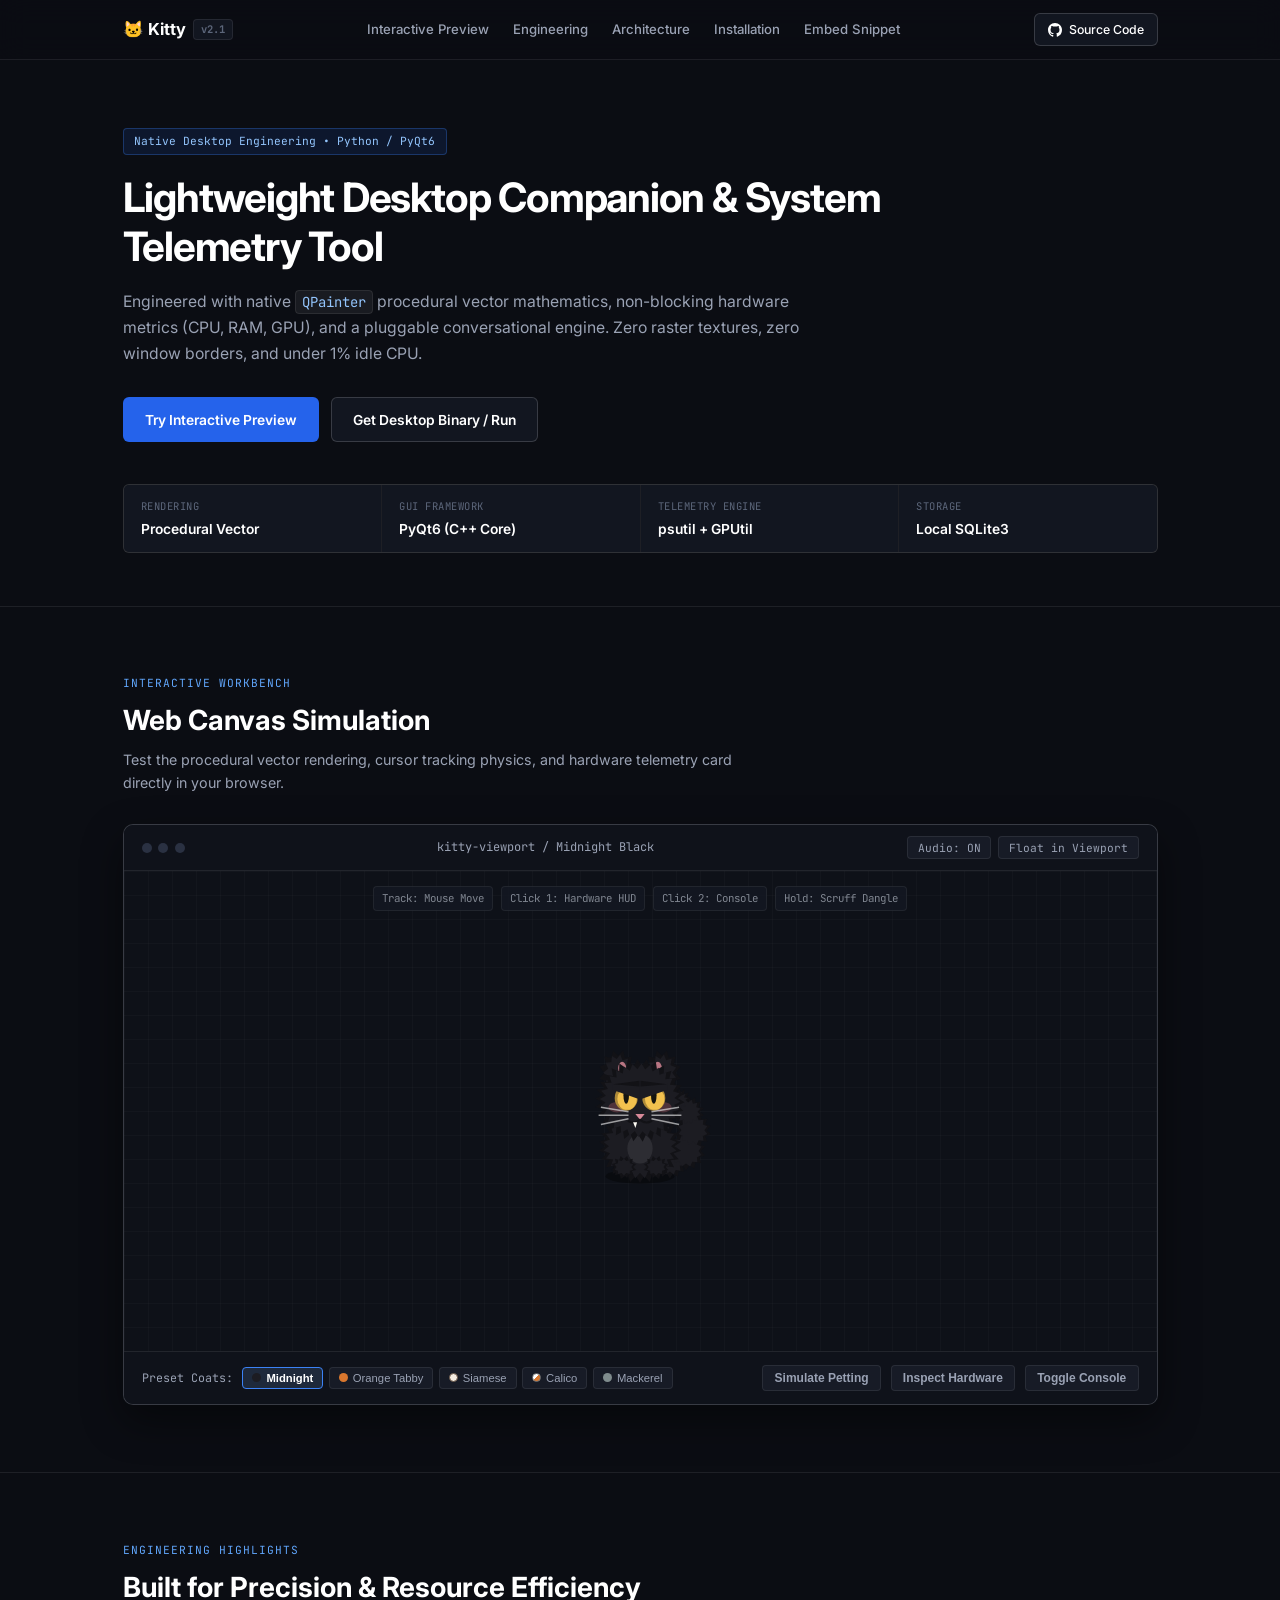
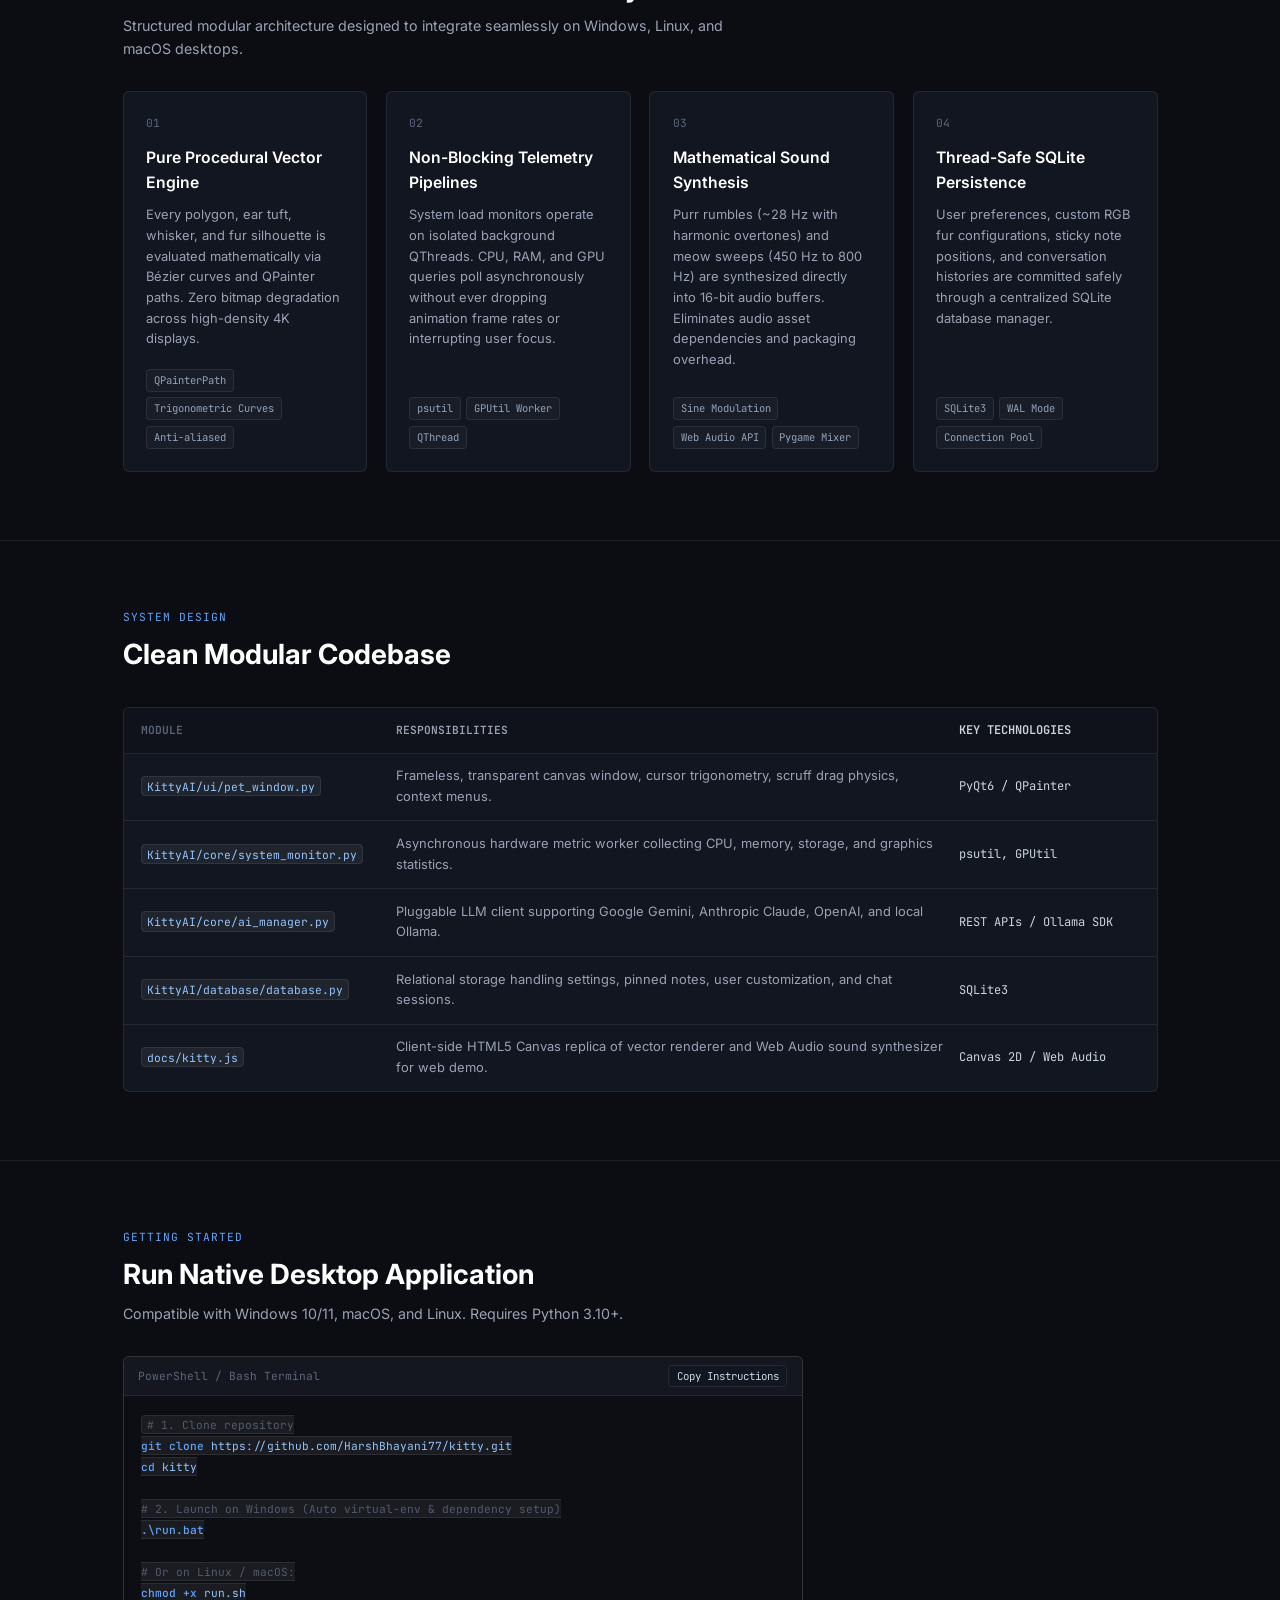
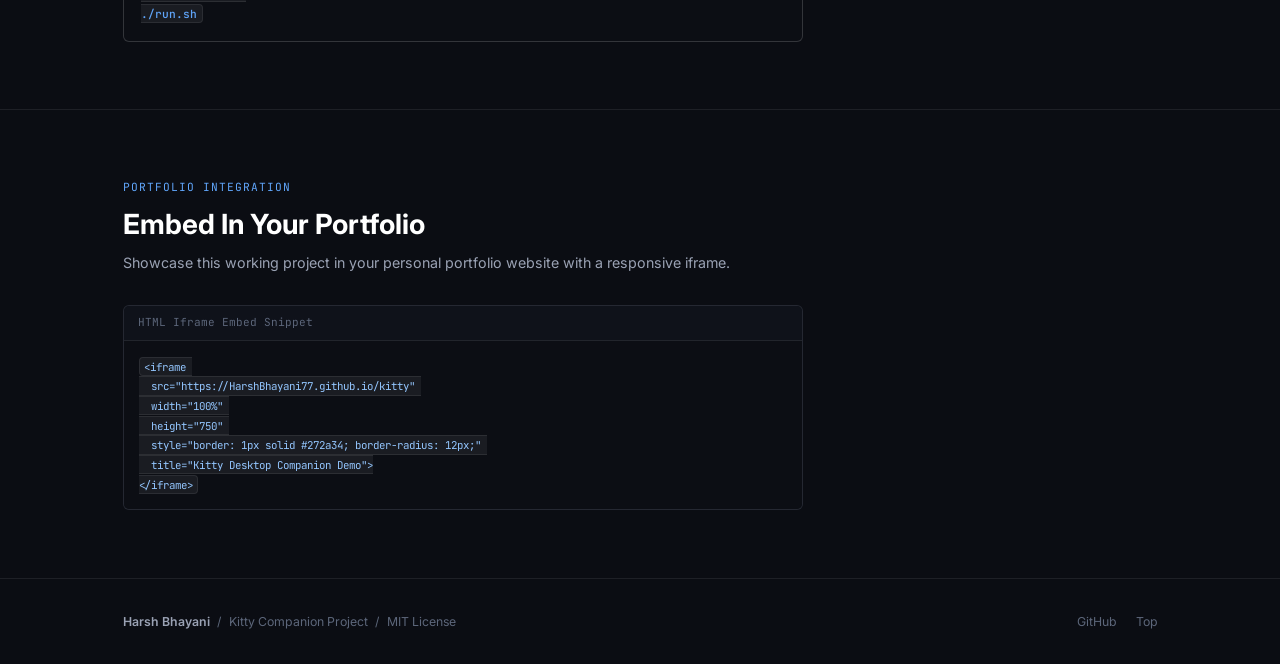
==== commit 47656768: "Configure Vercel deployment and fix web interaction clicks" ====
--- a/web/index.html
+++ b/web/index.html
@@ -9,9 +9,6 @@
   <link rel="preconnect" href="https://fonts.gstatic.com" crossorigin>
   <link href="https://fonts.googleapis.com/css2?family=Inter:wght@400;500;600;700&family=JetBrains+Mono:wght@400;500;600&display=swap" rel="stylesheet">
   <link rel="stylesheet" href="style.css?v=3.0">
-  <link rel="icon" type="image/svg+xml" href="favicon.svg">
-  <link rel="icon" type="image/png" sizes="64x64" href="favicon.png">
-  <link rel="apple-touch-icon" href="favicon.png">
   <style>
     /* ==========================================================================
        Inlined Rock-Solid Stylesheet (Guarantees zero browser caching glitches)
--- a/web/style.css
+++ b/web/style.css
@@ -0,0 +1,1066 @@
+/* ==========================================================================
+   Kitty — Professional Engineering Portfolio Theme
+   Clean, modern, developer-focused aesthetic. Zero AI cliches.
+   ========================================================================== */
+
+:root {
+  --bg-page: #0b0d11;
+  --bg-surface: #12151b;
+  --bg-card: #161a22;
+  --bg-muted: #1c212c;
+
+  --border-subtle: #222734;
+  --border-strong: #2f3647;
+
+  --text-primary: #f0f2f5;
+  --text-secondary: #9099a8;
+  --text-muted: #5d6778;
+
+  --accent: #2563eb;
+  --accent-hover: #1d4ed8;
+  --accent-tint: rgba(37, 99, 235, 0.12);
+
+  --status-good: #10b981;
+  --status-warn: #f59e0b;
+  --status-cpu: #3b82f6;
+
+  --font-sans: 'Inter', -apple-system, BlinkMacSystemFont, 'Segoe UI', Roboto, sans-serif;
+  --font-mono: 'JetBrains Mono', Consolas, Monaco, monospace;
+
+  --radius-xs: 4px;
+  --radius-sm: 6px;
+  --radius-md: 10px;
+  --radius-lg: 14px;
+
+  --transition-fast: 0.15s ease;
+}
+
+*, *::before, *::after {
+  box-sizing: border-box;
+  margin: 0;
+  padding: 0;
+}
+
+html {
+  scroll-behavior: smooth;
+  font-size: 15px;
+}
+
+body {
+  font-family: var(--font-sans);
+  background-color: var(--bg-page);
+  color: var(--text-primary);
+  line-height: 1.55;
+  -webkit-font-smoothing: antialiased;
+  overflow-x: hidden;
+}
+
+.container {
+  width: 100%;
+  max-width: 1080px;
+  margin: 0 auto;
+  padding: 0 1.5rem;
+}
+
+a {
+  color: inherit;
+  text-decoration: none;
+}
+
+code {
+  font-family: var(--font-mono);
+  font-size: 0.88em;
+  background: var(--bg-muted);
+  border: 1px solid var(--border-subtle);
+  padding: 0.15em 0.4em;
+  border-radius: var(--radius-xs);
+  color: #d1d5db;
+}
+
+/* ==========================================================================
+   Navigation
+   ========================================================================== */
+.site-header {
+  position: sticky;
+  top: 0;
+  z-index: 100;
+  background: rgba(11, 13, 17, 0.88);
+  backdrop-filter: blur(12px);
+  border-bottom: 1px solid var(--border-subtle);
+}
+
+.nav-container {
+  max-width: 1080px;
+  margin: 0 auto;
+  padding: 0.75rem 1.5rem;
+  display: flex;
+  align-items: center;
+  justify-content: space-between;
+}
+
+.brand {
+  display: flex;
+  align-items: center;
+  gap: 0.5rem;
+  font-size: 1.05rem;
+  font-weight: 700;
+  color: #fff;
+}
+
+.brand-glyph {
+  font-size: 1.15rem;
+}
+
+.version-tag {
+  font-family: var(--font-mono);
+  font-size: 0.72rem;
+  color: var(--text-muted);
+  background: var(--bg-surface);
+  border: 1px solid var(--border-subtle);
+  padding: 0.1rem 0.45rem;
+  border-radius: var(--radius-xs);
+}
+
+.nav-menu {
+  display: flex;
+  gap: 1.5rem;
+}
+
+.nav-item {
+  font-size: 0.88rem;
+  color: var(--text-secondary);
+  font-weight: 500;
+  transition: color var(--transition-fast);
+}
+
+.nav-item:hover {
+  color: var(--text-primary);
+}
+
+.btn-nav {
+  display: inline-flex;
+  align-items: center;
+  gap: 0.45rem;
+  font-size: 0.82rem;
+  font-weight: 500;
+  background: var(--bg-surface);
+  border: 1px solid var(--border-strong);
+  color: var(--text-primary);
+  padding: 0.4rem 0.85rem;
+  border-radius: var(--radius-sm);
+  transition: all var(--transition-fast);
+}
+
+.btn-nav:hover {
+  background: var(--bg-card);
+  border-color: #4b5563;
+}
+
+/* ==========================================================================
+   Buttons
+   ========================================================================== */
+.btn {
+  display: inline-flex;
+  align-items: center;
+  justify-content: center;
+  font-size: 0.9rem;
+  font-weight: 600;
+  padding: 0.65rem 1.25rem;
+  border-radius: var(--radius-sm);
+  cursor: pointer;
+  transition: all var(--transition-fast);
+  border: 1px solid transparent;
+}
+
+.btn-primary {
+  background: #2563eb;
+  color: #ffffff;
+}
+
+.btn-primary:hover {
+  background: #1d4ed8;
+}
+
+.btn-secondary {
+  background: var(--bg-card);
+  border: 1px solid var(--border-strong);
+  color: var(--text-primary);
+}
+
+.btn-secondary:hover {
+  background: var(--bg-muted);
+  border-color: #4b5563;
+}
+
+.btn-subtle {
+  background: var(--bg-surface);
+  border: 1px solid var(--border-subtle);
+  color: var(--text-secondary);
+}
+
+.btn-subtle:hover {
+  color: #fff;
+  border-color: var(--border-strong);
+}
+
+.btn-sm {
+  font-size: 0.78rem;
+  padding: 0.35rem 0.75rem;
+}
+
+/* ==========================================================================
+   Hero Section
+   ========================================================================== */
+.hero-wrap {
+  padding: 4.5rem 0 3.5rem;
+  border-bottom: 1px solid var(--border-subtle);
+}
+
+.hero-meta {
+  margin-bottom: 1rem;
+}
+
+.badge-pill {
+  font-family: var(--font-mono);
+  font-size: 0.78rem;
+  font-weight: 500;
+  color: #93c5fd;
+  background: rgba(37, 99, 235, 0.1);
+  border: 1px solid rgba(59, 130, 246, 0.25);
+  padding: 0.25rem 0.65rem;
+  border-radius: var(--radius-xs);
+}
+
+.hero-heading {
+  font-size: 2.6rem;
+  font-weight: 700;
+  letter-spacing: -0.03em;
+  color: #fff;
+  line-height: 1.2;
+  max-width: 860px;
+  margin-bottom: 1.25rem;
+}
+
+.hero-lead {
+  font-size: 1.08rem;
+  color: var(--text-secondary);
+  line-height: 1.65;
+  max-width: 720px;
+  margin-bottom: 2rem;
+}
+
+.hero-actions {
+  display: flex;
+  gap: 0.85rem;
+  margin-bottom: 3rem;
+  flex-wrap: wrap;
+}
+
+.specs-bar {
+  display: grid;
+  grid-template-columns: repeat(auto-fit, minmax(180px, 1fr));
+  gap: 1px;
+  background: var(--border-subtle);
+  border: 1px solid var(--border-subtle);
+  border-radius: var(--radius-sm);
+  overflow: hidden;
+}
+
+.spec-cell {
+  background: var(--bg-surface);
+  padding: 0.85rem 1.15rem;
+}
+
+.spec-label {
+  font-size: 0.72rem;
+  font-family: var(--font-mono);
+  color: var(--text-muted);
+  text-transform: uppercase;
+  letter-spacing: 0.5px;
+  margin-bottom: 0.2rem;
+}
+
+.spec-val {
+  font-size: 0.92rem;
+  font-weight: 600;
+  color: var(--text-primary);
+}
+
+/* ==========================================================================
+   Interactive Preview / Workbench
+   ========================================================================== */
+.preview-section {
+  padding: 4.5rem 0;
+  border-bottom: 1px solid var(--border-subtle);
+}
+
+.section-intro {
+  margin-bottom: 2.2rem;
+}
+
+.subheading {
+  font-family: var(--font-mono);
+  font-size: 0.75rem;
+  font-weight: 600;
+  color: #60a5fa;
+  letter-spacing: 1px;
+  margin-bottom: 0.4rem;
+}
+
+.section-heading {
+  font-size: 1.85rem;
+  font-weight: 700;
+  letter-spacing: -0.02em;
+  color: #fff;
+  margin-bottom: 0.4rem;
+}
+
+.section-desc {
+  font-size: 0.95rem;
+  color: var(--text-secondary);
+  max-width: 620px;
+}
+
+/* Workbench Window Card */
+.workbench {
+  background: var(--bg-surface);
+  border: 1px solid var(--border-strong);
+  border-radius: var(--radius-md);
+  overflow: hidden;
+  box-shadow: 0 15px 35px rgba(0, 0, 0, 0.4);
+}
+
+.workbench-bar {
+  background: #0f1117;
+  padding: 0.65rem 1.15rem;
+  display: flex;
+  align-items: center;
+  justify-content: space-between;
+  border-bottom: 1px solid var(--border-subtle);
+}
+
+.mac-controls {
+  display: flex;
+  gap: 0.4rem;
+}
+
+.control-dot {
+  width: 10px;
+  height: 10px;
+  border-radius: 50%;
+  background: #2a3140;
+}
+
+.window-title {
+  font-family: var(--font-mono);
+  font-size: 0.8rem;
+  color: var(--text-secondary);
+  display: flex;
+  align-items: center;
+  gap: 0.4rem;
+}
+
+.title-bold {
+  color: #e5e7eb;
+}
+
+.separator {
+  color: var(--text-muted);
+}
+
+.bar-tools {
+  display: flex;
+  gap: 0.45rem;
+}
+
+.tool-btn {
+  background: var(--bg-muted);
+  border: 1px solid var(--border-subtle);
+  color: var(--text-secondary);
+  font-size: 0.75rem;
+  font-family: var(--font-mono);
+  padding: 0.25rem 0.6rem;
+  border-radius: var(--radius-xs);
+  cursor: pointer;
+  transition: all var(--transition-fast);
+}
+
+.tool-btn:hover {
+  color: #fff;
+  border-color: var(--border-strong);
+}
+
+/* Workbench Canvas Area */
+.workbench-canvas-area {
+  position: relative;
+  min-height: 460px;
+  background: #0e1117;
+  display: flex;
+  align-items: center;
+  justify-content: center;
+  user-select: none;
+  overflow: hidden;
+}
+
+.canvas-grid-pattern {
+  position: absolute;
+  inset: 0;
+  background-size: 24px 24px;
+  background-image: 
+    linear-gradient(to right, rgba(255, 255, 255, 0.02) 1px, transparent 1px),
+    linear-gradient(to bottom, rgba(255, 255, 255, 0.02) 1px, transparent 1px);
+  pointer-events: none;
+}
+
+.viewport-instructions {
+  position: absolute;
+  top: 1rem;
+  display: flex;
+  gap: 0.5rem;
+  z-index: 10;
+  pointer-events: none;
+  opacity: 0.75;
+}
+
+.hud-tag {
+  background: #141822;
+  border: 1px solid var(--border-subtle);
+  font-family: var(--font-mono);
+  font-size: 0.7rem;
+  color: #9ca3af;
+  padding: 0.2rem 0.55rem;
+  border-radius: var(--radius-xs);
+}
+
+.canvas-anchor {
+  position: relative;
+  cursor: grab;
+  touch-action: none;
+  display: flex;
+  flex-direction: column;
+  align-items: center;
+}
+
+.canvas-anchor:active {
+  cursor: grabbing;
+}
+
+#kittyCanvas {
+  display: block;
+}
+
+/* ==========================================================================
+   Hardware Telemetry Card (htop / iStat Menus style)
+   ========================================================================== */
+.telemetry-card {
+  position: absolute;
+  bottom: calc(100% + 12px);
+  left: 50%;
+  transform: translateX(-50%);
+  width: 280px;
+  background: #11141c;
+  border: 1px solid #2a3142;
+  border-radius: var(--radius-sm);
+  padding: 0.85rem;
+  box-shadow: 0 12px 28px rgba(0, 0, 0, 0.6);
+  z-index: 30;
+}
+
+.card-top {
+  display: flex;
+  justify-content: space-between;
+  align-items: center;
+  padding-bottom: 0.45rem;
+  margin-bottom: 0.6rem;
+  border-bottom: 1px solid var(--border-subtle);
+}
+
+.card-caption {
+  font-family: var(--font-mono);
+  font-size: 0.68rem;
+  font-weight: 600;
+  color: #94a3b8;
+  letter-spacing: 0.4px;
+}
+
+.card-timestamp {
+  font-family: var(--font-mono);
+  font-size: 0.68rem;
+  color: var(--text-muted);
+}
+
+.telemetry-grid {
+  display: grid;
+  grid-template-columns: 1fr 1fr;
+  gap: 0.55rem;
+  margin-bottom: 0.6rem;
+}
+
+.metric-block {
+  background: #171b26;
+  border: 1px solid var(--border-subtle);
+  border-radius: var(--radius-xs);
+  padding: 0.45rem 0.55rem;
+}
+
+.metric-head {
+  display: flex;
+  justify-content: space-between;
+  align-items: baseline;
+  margin-bottom: 0.35rem;
+}
+
+.metric-title {
+  font-size: 0.62rem;
+  font-family: var(--font-mono);
+  color: var(--text-muted);
+}
+
+.metric-reading {
+  font-family: var(--font-mono);
+  font-size: 0.85rem;
+  font-weight: 600;
+  color: #fff;
+}
+
+.gauge-track {
+  width: 100%;
+  height: 3px;
+  background: #252b3a;
+  border-radius: 2px;
+  overflow: hidden;
+}
+
+.gauge-bar {
+  height: 100%;
+  background: #3b82f6;
+  border-radius: 2px;
+  transition: width 0.3s ease;
+}
+
+.card-footer-tip {
+  font-size: 0.7rem;
+  text-align: center;
+  color: #9ca3af;
+  background: #181d28;
+  border-radius: var(--radius-xs);
+  padding: 0.25rem 0.4rem;
+}
+
+.card-pointer {
+  position: absolute;
+  bottom: -6px;
+  left: 50%;
+  transform: translateX(-50%);
+  width: 0;
+  height: 0;
+  border-left: 6px solid transparent;
+  border-right: 6px solid transparent;
+  border-top: 6px solid #11141c;
+}
+
+/* ==========================================================================
+   Companion Console / Dialogue Interface
+   ========================================================================== */
+.console-card {
+  position: absolute;
+  top: 1.5rem;
+  right: 1.5rem;
+  width: 320px;
+  max-width: calc(100% - 3rem);
+  background: #11141c;
+  border: 1px solid #2a3142;
+  border-radius: var(--radius-sm);
+  box-shadow: 0 16px 35px rgba(0, 0, 0, 0.55);
+  z-index: 40;
+  display: flex;
+  flex-direction: column;
+  overflow: hidden;
+}
+
+.console-head {
+  background: #171b26;
+  padding: 0.6rem 0.85rem;
+  display: flex;
+  align-items: center;
+  justify-content: space-between;
+  border-bottom: 1px solid var(--border-subtle);
+}
+
+.console-label {
+  display: flex;
+  align-items: center;
+  gap: 0.45rem;
+  font-size: 0.78rem;
+  font-family: var(--font-mono);
+  color: #e5e7eb;
+}
+
+.terminal-indicator {
+  width: 6px;
+  height: 6px;
+  border-radius: 50%;
+  background: var(--status-good);
+}
+
+.console-close {
+  background: transparent;
+  border: none;
+  color: var(--text-muted);
+  font-size: 1.1rem;
+  cursor: pointer;
+  line-height: 1;
+}
+
+.console-close:hover {
+  color: #fff;
+}
+
+.console-feed {
+  padding: 0.75rem;
+  max-height: 200px;
+  overflow-y: auto;
+  display: flex;
+  flex-direction: column;
+  gap: 0.5rem;
+}
+
+.console-row {
+  display: flex;
+  font-size: 0.8rem;
+}
+
+.row-companion {
+  justify-content: flex-start;
+}
+
+.row-user {
+  justify-content: flex-end;
+}
+
+.console-bubble {
+  max-width: 88%;
+  padding: 0.45rem 0.7rem;
+  border-radius: var(--radius-xs);
+  line-height: 1.45;
+}
+
+.row-companion .console-bubble {
+  background: #181d28;
+  border: 1px solid var(--border-subtle);
+  color: #e5e7eb;
+}
+
+.row-user .console-bubble {
+  background: #2563eb;
+  color: #ffffff;
+}
+
+.console-presets {
+  display: flex;
+  gap: 0.35rem;
+  padding: 0.35rem 0.75rem;
+  overflow-x: auto;
+  border-top: 1px solid var(--border-subtle);
+  background: #0d1016;
+}
+
+.preset-chip {
+  background: #171c26;
+  border: 1px solid var(--border-subtle);
+  color: #93c5fd;
+  font-family: var(--font-mono);
+  font-size: 0.68rem;
+  padding: 0.2rem 0.5rem;
+  border-radius: var(--radius-xs);
+  cursor: pointer;
+  white-space: nowrap;
+}
+
+.preset-chip:hover {
+  background: #1e2636;
+  border-color: #3b82f6;
+  color: #fff;
+}
+
+.console-prompt {
+  display: flex;
+  border-top: 1px solid var(--border-subtle);
+  background: #0f121a;
+  padding: 0.45rem 0.75rem;
+  gap: 0.45rem;
+}
+
+.console-prompt input {
+  flex: 1;
+  background: transparent;
+  border: none;
+  outline: none;
+  color: #fff;
+  font-size: 0.8rem;
+  font-family: var(--font-sans);
+}
+
+.console-prompt input::placeholder {
+  color: var(--text-muted);
+}
+
+.console-send {
+  background: #2563eb;
+  border: none;
+  color: #fff;
+  font-size: 0.74rem;
+  font-weight: 600;
+  padding: 0.25rem 0.65rem;
+  border-radius: var(--radius-xs);
+  cursor: pointer;
+}
+
+.console-send:hover {
+  background: #1d4ed8;
+}
+
+/* Workbench Controls Tray */
+.workbench-tray {
+  background: #0f1117;
+  padding: 0.75rem 1.15rem;
+  border-top: 1px solid var(--border-subtle);
+  display: flex;
+  align-items: center;
+  justify-content: space-between;
+  flex-wrap: wrap;
+  gap: 0.85rem;
+}
+
+.tray-cluster {
+  display: flex;
+  align-items: center;
+  gap: 0.65rem;
+}
+
+.tray-label {
+  font-size: 0.78rem;
+  font-family: var(--font-mono);
+  color: var(--text-secondary);
+}
+
+.coat-button-group {
+  display: flex;
+  gap: 0.35rem;
+  flex-wrap: wrap;
+}
+
+.coat-btn {
+  background: #171b26;
+  border: 1px solid var(--border-subtle);
+  color: var(--text-secondary);
+  padding: 0.28rem 0.6rem;
+  border-radius: var(--radius-xs);
+  font-size: 0.75rem;
+  cursor: pointer;
+  display: inline-flex;
+  align-items: center;
+  gap: 0.35rem;
+  transition: all var(--transition-fast);
+}
+
+.coat-btn:hover {
+  background: #1e2433;
+  color: #fff;
+}
+
+.coat-btn.active {
+  background: #1e293b;
+  border-color: #3b82f6;
+  color: #fff;
+  font-weight: 600;
+}
+
+.coat-swatch {
+  width: 9px;
+  height: 9px;
+  border-radius: 50%;
+  display: inline-block;
+}
+
+/* Viewport companion pin mode */
+body.mode-floating-companion #kittyAnchor {
+  position: fixed !important;
+  bottom: 25px !important;
+  right: 25px !important;
+  z-index: 9999 !important;
+  pointer-events: auto !important;
+}
+
+/* ==========================================================================
+   Engineering Highlights Section
+   ========================================================================== */
+.eng-section {
+  padding: 4.5rem 0;
+  border-bottom: 1px solid var(--border-subtle);
+}
+
+.grid-cards {
+  display: grid;
+  grid-template-columns: repeat(auto-fit, minmax(230px, 1fr));
+  gap: 1.25rem;
+}
+
+.eng-card {
+  background: var(--bg-surface);
+  border: 1px solid var(--border-subtle);
+  border-radius: var(--radius-sm);
+  padding: 1.5rem;
+  display: flex;
+  flex-direction: column;
+  transition: border-color var(--transition-fast);
+}
+
+.eng-card:hover {
+  border-color: var(--border-strong);
+}
+
+.card-num {
+  font-family: var(--font-mono);
+  font-size: 0.75rem;
+  color: var(--text-muted);
+  margin-bottom: 0.85rem;
+}
+
+.card-title {
+  font-size: 1.05rem;
+  font-weight: 600;
+  color: #fff;
+  margin-bottom: 0.65rem;
+}
+
+.card-copy {
+  font-size: 0.86rem;
+  color: var(--text-secondary);
+  line-height: 1.6;
+  margin-bottom: 1.25rem;
+  flex: 1;
+}
+
+.tech-tags {
+  display: flex;
+  gap: 0.35rem;
+  flex-wrap: wrap;
+}
+
+.tech-tags span {
+  font-family: var(--font-mono);
+  font-size: 0.7rem;
+  color: #94a3b8;
+  background: #181d28;
+  border: 1px solid var(--border-subtle);
+  padding: 0.15rem 0.45rem;
+  border-radius: var(--radius-xs);
+}
+
+/* ==========================================================================
+   Architecture Table Section
+   ========================================================================== */
+.arch-section {
+  padding: 4.5rem 0;
+  border-bottom: 1px solid var(--border-subtle);
+}
+
+.arch-table-card {
+  background: var(--bg-surface);
+  border: 1px solid var(--border-subtle);
+  border-radius: var(--radius-sm);
+  overflow: hidden;
+}
+
+.arch-row {
+  display: grid;
+  grid-template-columns: 240px 1fr 180px;
+  gap: 1rem;
+  padding: 0.85rem 1.15rem;
+  border-bottom: 1px solid var(--border-subtle);
+  font-size: 0.86rem;
+  align-items: center;
+}
+
+.arch-row:last-child {
+  border-bottom: none;
+}
+
+.arch-row-head {
+  background: #0f1117;
+  font-family: var(--font-mono);
+  font-size: 0.75rem;
+  font-weight: 600;
+  color: var(--text-muted);
+  text-transform: uppercase;
+}
+
+.arch-col-1 code {
+  color: #93c5fd;
+}
+
+.arch-col-2 {
+  color: var(--text-secondary);
+}
+
+.arch-col-3 {
+  font-family: var(--font-mono);
+  font-size: 0.8rem;
+  color: #cbd5e1;
+}
+
+/* ==========================================================================
+   Terminal Installation Section
+   ========================================================================== */
+.install-section {
+  padding: 4.5rem 0;
+  border-bottom: 1px solid var(--border-subtle);
+}
+
+.terminal-panel {
+  max-width: 680px;
+  background: #0c0e14;
+  border: 1px solid var(--border-strong);
+  border-radius: var(--radius-sm);
+  overflow: hidden;
+}
+
+.terminal-bar {
+  background: #141720;
+  padding: 0.55rem 0.95rem;
+  display: flex;
+  align-items: center;
+  justify-content: space-between;
+  border-bottom: 1px solid var(--border-subtle);
+}
+
+.terminal-title {
+  font-family: var(--font-mono);
+  font-size: 0.75rem;
+  color: var(--text-muted);
+}
+
+.terminal-copy-btn {
+  background: var(--bg-surface);
+  border: 1px solid var(--border-subtle);
+  color: #cbd5e1;
+  font-size: 0.72rem;
+  font-family: var(--font-mono);
+  padding: 0.2rem 0.5rem;
+  border-radius: var(--radius-xs);
+  cursor: pointer;
+}
+
+.terminal-copy-btn:hover {
+  background: #1c212d;
+  color: #fff;
+}
+
+.terminal-code {
+  padding: 1.15rem;
+  font-family: var(--font-mono);
+  font-size: 0.85rem;
+  line-height: 1.65;
+}
+
+.t-dim { color: #525a6c; }
+.t-cmd { color: #60a5fa; font-weight: 500; }
+
+/* ==========================================================================
+   Portfolio Embed Section
+   ========================================================================== */
+.embed-section {
+  padding: 4.5rem 0;
+  border-bottom: 1px solid var(--border-subtle);
+}
+
+.embed-card {
+  max-width: 680px;
+  background: var(--bg-surface);
+  border: 1px solid var(--border-subtle);
+  border-radius: var(--radius-sm);
+  overflow: hidden;
+}
+
+.code-header {
+  background: #0f1117;
+  padding: 0.55rem 0.95rem;
+  border-bottom: 1px solid var(--border-subtle);
+}
+
+.code-title {
+  font-family: var(--font-mono);
+  font-size: 0.74rem;
+  color: var(--text-muted);
+}
+
+.embed-snippet {
+  padding: 1rem;
+  font-family: var(--font-mono);
+  font-size: 0.82rem;
+  line-height: 1.6;
+  color: #e2e8f0;
+  background: #0c0e14;
+}
+
+/* ==========================================================================
+   Footer
+   ========================================================================== */
+.site-footer {
+  padding: 2.2rem 0;
+  background: var(--bg-page);
+}
+
+.footer-flex {
+  display: flex;
+  align-items: center;
+  justify-content: space-between;
+  font-size: 0.82rem;
+  color: var(--text-muted);
+}
+
+.footer-meta {
+  display: flex;
+  align-items: center;
+  gap: 0.5rem;
+}
+
+.footer-name {
+  font-weight: 600;
+  color: var(--text-secondary);
+}
+
+.footer-links {
+  display: flex;
+  gap: 1.25rem;
+}
+
+.footer-links a:hover {
+  color: #fff;
+}
+
+/* ==========================================================================
+   Mobile Responsiveness
+   ========================================================================== */
+@media (max-width: 768px) {
+  .hero-heading {
+    font-size: 2rem;
+  }
+  .nav-menu {
+    display: none;
+  }
+  .arch-row {
+    grid-template-columns: 1fr;
+    gap: 0.35rem;
+  }
+  .arch-row-head {
+    display: none;
+  }
+  .console-card {
+    right: 1rem;
+    left: 1rem;
+    width: auto;
+    max-width: none;
+  }
+}
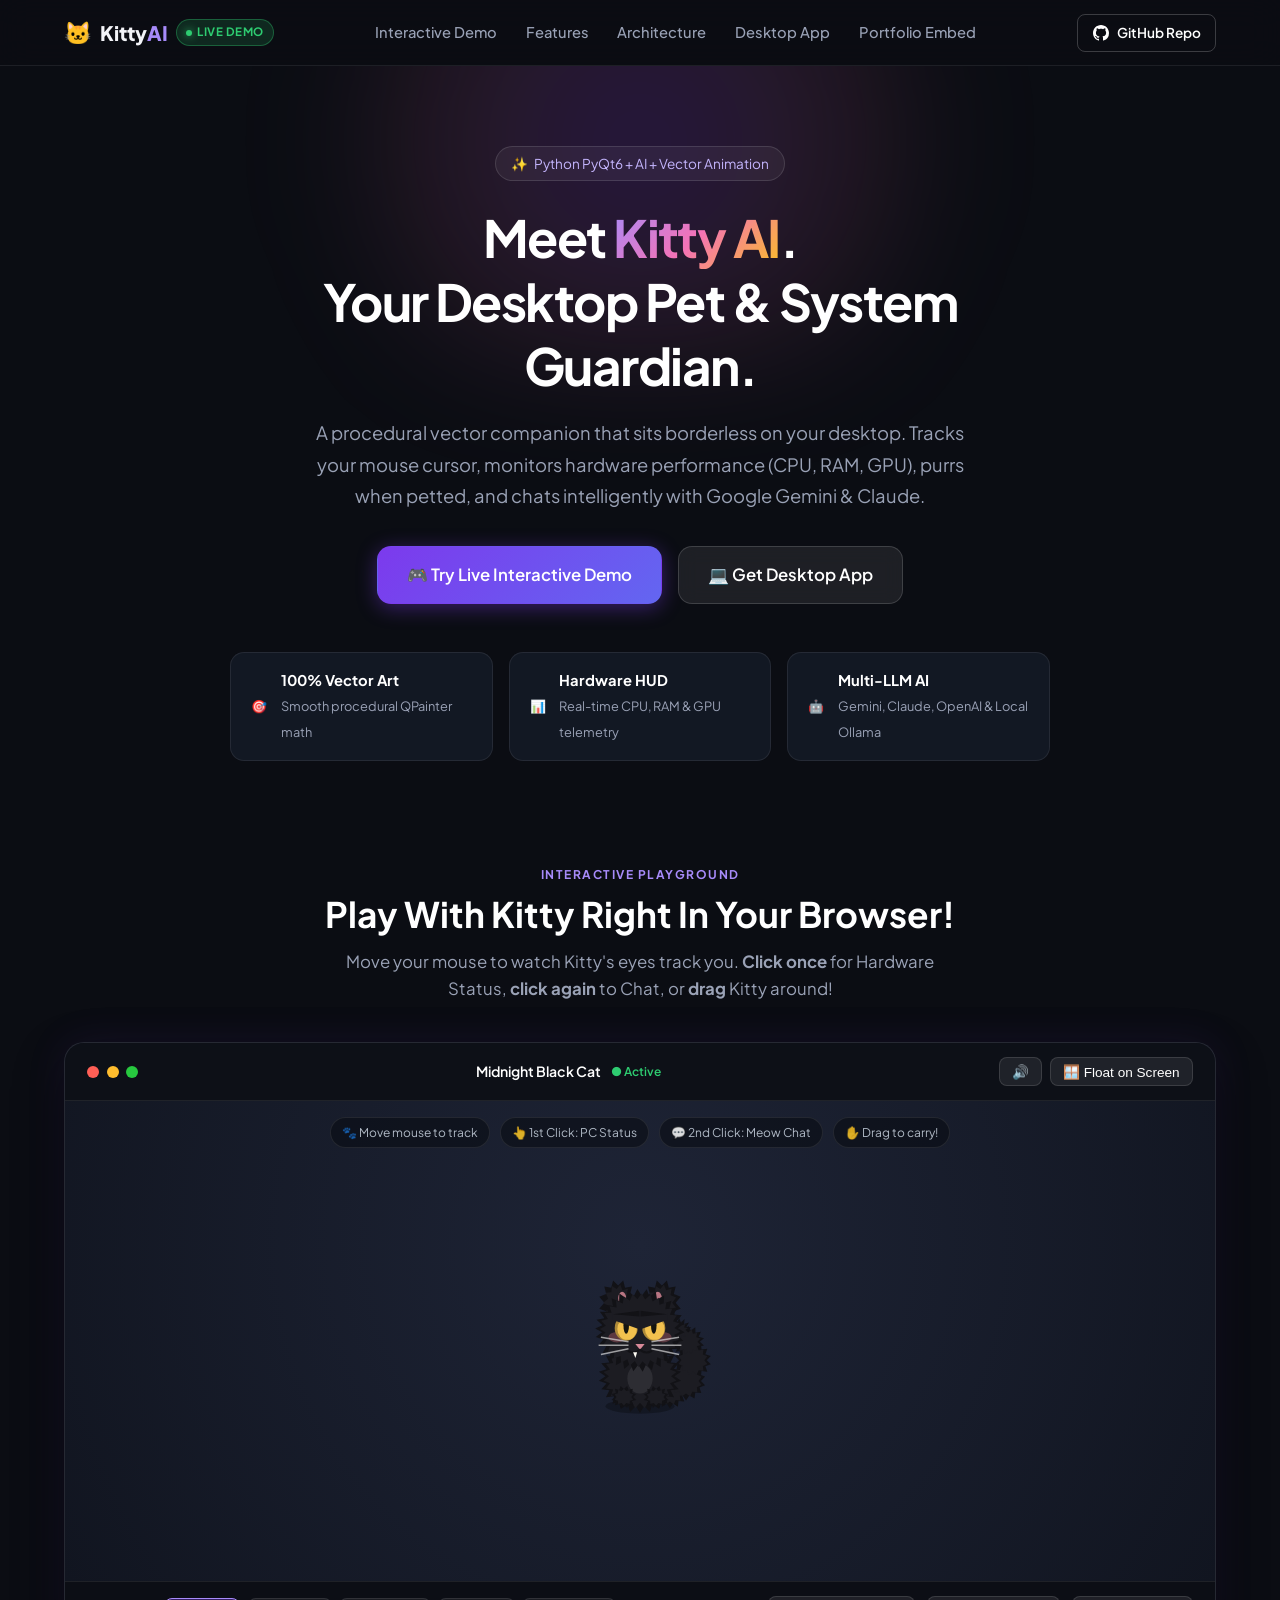
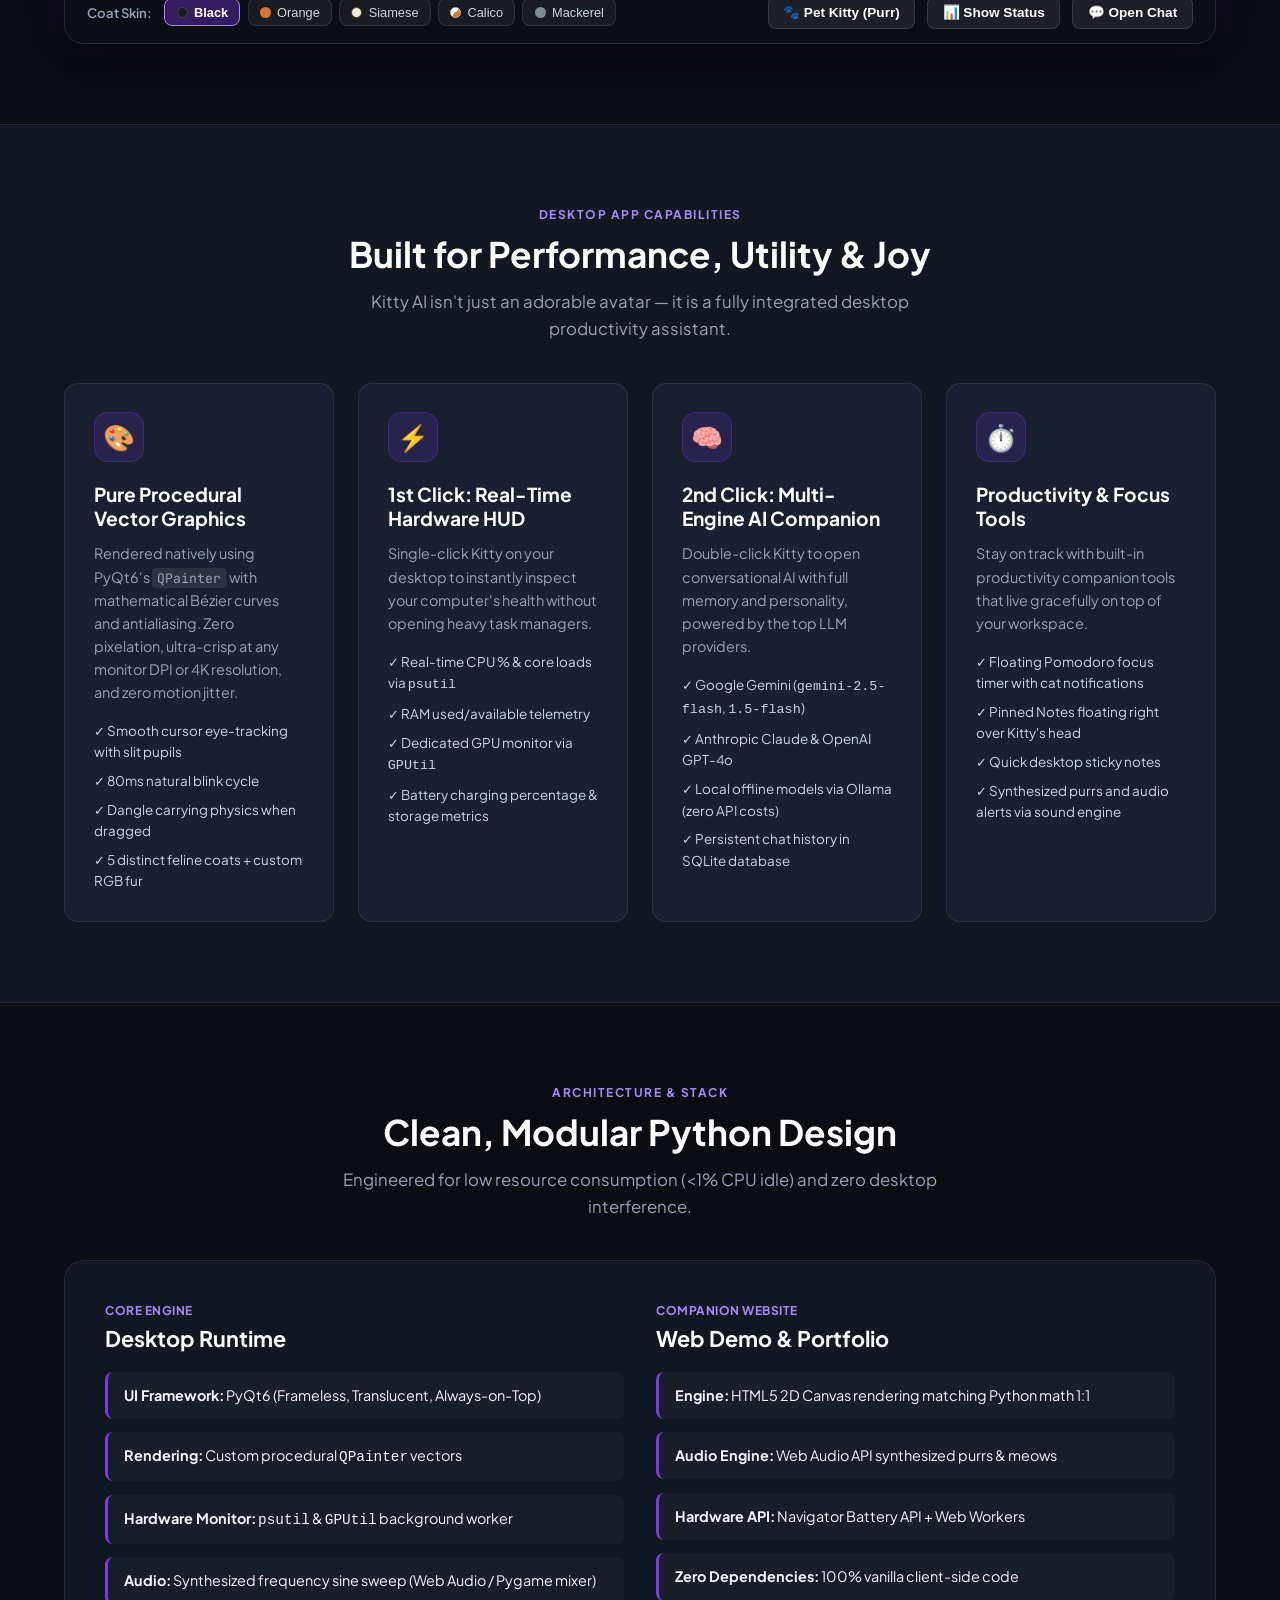
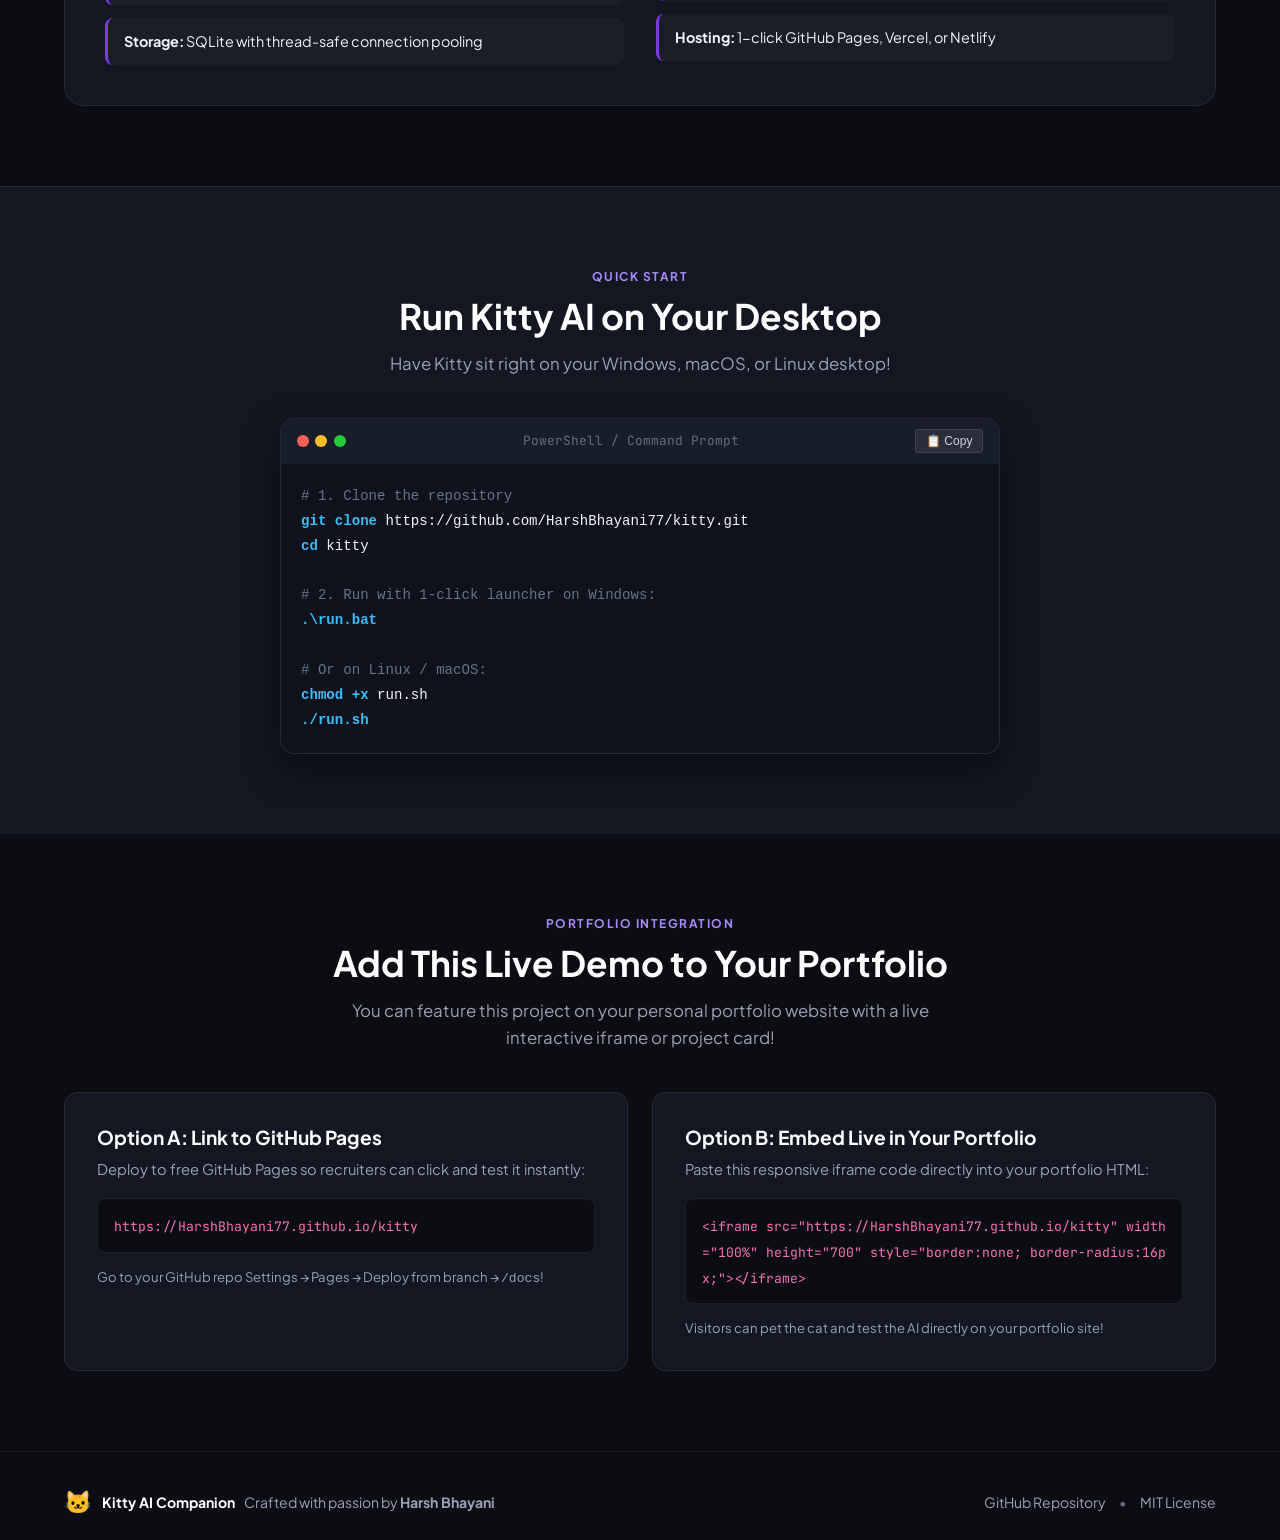
==== commit 799051a9: "Add interactive web companion demo for portfolio" ====
--- a/web/index.html
+++ b/web/index.html
@@ -3,1056 +3,36 @@
 <head>
   <meta charset="UTF-8">
   <meta name="viewport" content="width=device-width, initial-scale=1.0">
-  <title>Kitty — Desktop Companion & Hardware Telemetry Tool</title>
-  <meta name="description" content="A lightweight desktop companion and real-time hardware telemetry tool engineered in Python with PyQt6 procedural vector graphics.">
+  <title>Kitty AI — Desktop Companion & System Monitor (Live Interactive Demo)</title>
+  <meta name="description" content="Meet Kitty AI: an adorable, procedural vector-drawn desktop pet and real-time hardware companion powered by Python, PyQt6, and AI. Try the live interactive web demo!">
   <link rel="preconnect" href="https://fonts.googleapis.com">
   <link rel="preconnect" href="https://fonts.gstatic.com" crossorigin>
-  <link href="https://fonts.googleapis.com/css2?family=Inter:wght@400;500;600;700&family=JetBrains+Mono:wght@400;500;600&display=swap" rel="stylesheet">
-  <link rel="stylesheet" href="style.css?v=3.0">
-  <style>
-    /* ==========================================================================
-       Inlined Rock-Solid Stylesheet (Guarantees zero browser caching glitches)
-       ========================================================================== */
-    :root {
-      --bg-page: #0b0d13;
-      --bg-surface: #121620;
-      --bg-card: #171c2a;
-      --bg-card-hover: #1e2436;
-      --border: rgba(255, 255, 255, 0.08);
-      --border-strong: rgba(255, 255, 255, 0.16);
-      --text-main: #f3f4f8;
-      --text-muted: #9aa2b4;
-      --text-dim: #5c667a;
-      --btn-blue: #2563eb;
-      --btn-blue-hover: #1d4ed8;
-      --font-sans: 'Inter', -apple-system, BlinkMacSystemFont, 'Segoe UI', Roboto, sans-serif;
-      --font-mono: 'JetBrains Mono', Consolas, monospace;
-    }
-
-    *, *::before, *::after {
-      box-sizing: border-box;
-      margin: 0;
-      padding: 0;
-    }
-
-    html {
-      scroll-behavior: smooth;
-      font-size: 15px;
-    }
-
-    body {
-      font-family: var(--font-sans);
-      background-color: var(--bg-page);
-      color: var(--text-main);
-      line-height: 1.6;
-      -webkit-font-smoothing: antialiased;
-      overflow-x: hidden;
-    }
-
-    .container {
-      width: 100%;
-      max-width: 1080px;
-      margin: 0 auto;
-      padding: 0 1.5rem;
-    }
-
-    a {
-      color: inherit;
-      text-decoration: none;
-    }
-
-    code {
-      font-family: var(--font-mono);
-      font-size: 0.88em;
-      background: rgba(255, 255, 255, 0.06);
-      border: 1px solid var(--border);
-      padding: 0.15em 0.45em;
-      border-radius: 4px;
-      color: #93c5fd;
-    }
-
-    /* Top Navigation */
-    .site-nav {
-      position: sticky;
-      top: 0;
-      z-index: 100;
-      background: rgba(11, 13, 19, 0.92);
-      backdrop-filter: blur(14px);
-      border-bottom: 1px solid var(--border);
-      padding: 0.85rem 0;
-    }
-
-    .nav-inner {
-      display: flex;
-      align-items: center;
-      justify-content: space-between;
-    }
-
-    .nav-brand {
-      display: flex;
-      align-items: center;
-      gap: 0.5rem;
-      font-weight: 700;
-      font-size: 1.1rem;
-      color: #fff;
-    }
-
-    .brand-tag {
-      font-family: var(--font-mono);
-      font-size: 0.7rem;
-      color: var(--text-dim);
-      background: var(--bg-surface);
-      border: 1px solid var(--border);
-      padding: 0.1rem 0.45rem;
-      border-radius: 4px;
-    }
-
-    .nav-links {
-      display: flex;
-      align-items: center;
-      gap: 1.6rem;
-    }
-
-    .nav-link {
-      font-size: 0.88rem;
-      color: var(--text-muted);
-      font-weight: 500;
-      transition: color 0.15s ease;
-    }
-
-    .nav-link:hover {
-      color: #fff;
-    }
-
-    .btn-gh {
-      display: inline-flex;
-      align-items: center;
-      gap: 0.45rem;
-      font-size: 0.82rem;
-      font-weight: 500;
-      background: var(--bg-surface);
-      border: 1px solid var(--border-strong);
-      color: #fff;
-      padding: 0.4rem 0.85rem;
-      border-radius: 6px;
-      transition: all 0.15s ease;
-    }
-
-    .btn-gh:hover {
-      background: var(--bg-card);
-      border-color: #64748b;
-    }
-
-    /* Buttons */
-    .btn {
-      display: inline-flex;
-      align-items: center;
-      justify-content: center;
-      gap: 0.5rem;
-      font-size: 0.92rem;
-      font-weight: 600;
-      padding: 0.7rem 1.4rem;
-      border-radius: 6px;
-      border: 1px solid transparent;
-      cursor: pointer;
-      transition: all 0.15s ease;
-    }
-
-    .btn-primary {
-      background: var(--btn-blue);
-      color: #fff;
-    }
-
-    .btn-primary:hover {
-      background: var(--btn-blue-hover);
-      transform: translateY(-1px);
-    }
-
-    .btn-secondary {
-      background: var(--bg-surface);
-      border: 1px solid var(--border-strong);
-      color: #fff;
-    }
-
-    .btn-secondary:hover {
-      background: var(--bg-card);
-      border-color: #64748b;
-      transform: translateY(-1px);
-    }
-
-    .btn-sm {
-      font-size: 0.8rem;
-      padding: 0.35rem 0.75rem;
-      border-radius: 4px;
-    }
-
-    /* Hero Section */
-    .hero-section {
-      padding: 4.5rem 0 3.5rem;
-      border-bottom: 1px solid var(--border);
-    }
-
-    .hero-tag {
-      display: inline-flex;
-      font-family: var(--font-mono);
-      font-size: 0.75rem;
-      color: #93c5fd;
-      background: rgba(37, 99, 235, 0.12);
-      border: 1px solid rgba(59, 130, 246, 0.3);
-      padding: 0.25rem 0.7rem;
-      border-radius: 4px;
-      margin-bottom: 1.25rem;
-    }
-
-    .hero-title {
-      font-size: 2.7rem;
-      font-weight: 700;
-      letter-spacing: -0.03em;
-      color: #fff;
-      line-height: 1.2;
-      max-width: 820px;
-      margin-bottom: 1.2rem;
-    }
-
-    .hero-desc {
-      font-size: 1.05rem;
-      color: var(--text-muted);
-      line-height: 1.65;
-      max-width: 720px;
-      margin-bottom: 2rem;
-    }
-
-    .hero-cta {
-      display: flex;
-      gap: 0.85rem;
-      flex-wrap: wrap;
-      margin-bottom: 2.8rem;
-    }
-
-    .specs-grid {
-      display: grid;
-      grid-template-columns: repeat(auto-fit, minmax(200px, 1fr));
-      gap: 1px;
-      background: var(--border);
-      border: 1px solid var(--border);
-      border-radius: 6px;
-      overflow: hidden;
-    }
-
-    .spec-item {
-      background: var(--bg-surface);
-      padding: 0.85rem 1.15rem;
-    }
-
-    .spec-label {
-      font-family: var(--font-mono);
-      font-size: 0.7rem;
-      color: var(--text-dim);
-      text-transform: uppercase;
-      letter-spacing: 0.5px;
-      margin-bottom: 0.2rem;
-    }
-
-    .spec-val {
-      font-size: 0.92rem;
-      font-weight: 600;
-      color: #fff;
-    }
-
-    /* Interactive Preview Stage */
-    .preview-section {
-      padding: 4.5rem 0;
-      border-bottom: 1px solid var(--border);
-    }
-
-    .section-head {
-      margin-bottom: 2rem;
-    }
-
-    .section-subhead {
-      font-family: var(--font-mono);
-      font-size: 0.75rem;
-      color: #60a5fa;
-      letter-spacing: 1px;
-      text-transform: uppercase;
-      margin-bottom: 0.4rem;
-    }
-
-    .section-title {
-      font-size: 1.85rem;
-      font-weight: 700;
-      color: #fff;
-      margin-bottom: 0.4rem;
-    }
-
-    .section-desc {
-      font-size: 0.95rem;
-      color: var(--text-muted);
-    }
-
-    .stage-card {
-      background: var(--bg-surface);
-      border: 1px solid var(--border-strong);
-      border-radius: 10px;
-      overflow: hidden;
-      box-shadow: 0 16px 40px rgba(0, 0, 0, 0.45);
-    }
-
-    .stage-bar {
-      background: #0f121a;
-      padding: 0.7rem 1.2rem;
-      display: flex;
-      align-items: center;
-      justify-content: space-between;
-      border-bottom: 1px solid var(--border);
-    }
-
-    .stage-dots {
-      display: flex;
-      gap: 0.45rem;
-    }
-
-    .s-dot {
-      width: 10px;
-      height: 10px;
-      border-radius: 50%;
-      background: #2a3142;
-    }
-
-    .stage-title {
-      font-family: var(--font-mono);
-      font-size: 0.8rem;
-      color: var(--text-muted);
-    }
-
-    .stage-tools {
-      display: flex;
-      gap: 0.45rem;
-    }
-
-    .stage-btn {
-      background: #171b26;
-      border: 1px solid var(--border);
-      color: var(--text-muted);
-      font-size: 0.75rem;
-      font-family: var(--font-mono);
-      padding: 0.25rem 0.65rem;
-      border-radius: 4px;
-      cursor: pointer;
-      transition: all 0.15s ease;
-    }
-
-    .stage-btn:hover {
-      color: #fff;
-      border-color: var(--border-strong);
-    }
-
-    .stage-viewport {
-      position: relative;
-      min-height: 480px;
-      background: #0e1118;
-      display: flex;
-      align-items: center;
-      justify-content: center;
-      user-select: none;
-      overflow: hidden;
-    }
-
-    .grid-dots {
-      position: absolute;
-      inset: 0;
-      background-size: 24px 24px;
-      background-image: 
-        linear-gradient(to right, rgba(255, 255, 255, 0.02) 1px, transparent 1px),
-        linear-gradient(to bottom, rgba(255, 255, 255, 0.02) 1px, transparent 1px);
-      pointer-events: none;
-    }
-
-    .stage-hints {
-      position: absolute;
-      top: 1rem;
-      display: flex;
-      gap: 0.5rem;
-      z-index: 10;
-      pointer-events: none;
-      opacity: 0.8;
-      flex-wrap: wrap;
-      justify-content: center;
-    }
-
-    .hint-tag {
-      background: #141822;
-      border: 1px solid var(--border);
-      font-family: var(--font-mono);
-      font-size: 0.72rem;
-      color: #9ca3af;
-      padding: 0.2rem 0.55rem;
-      border-radius: 4px;
-    }
-
-    .canvas-anchor {
-      position: relative;
-      cursor: grab;
-      touch-action: none;
-      display: flex;
-      flex-direction: column;
-      align-items: center;
-    }
-
-    .canvas-anchor:active {
-      cursor: grabbing;
-    }
-
-    #kittyCanvas {
-      display: block;
-    }
-
-    /* Telemetry Card (htop / iStat style) */
-    .telemetry-card {
-      position: absolute;
-      bottom: calc(100% + 12px);
-      left: 50%;
-      transform: translateX(-50%);
-      width: 290px;
-      background: #11141c;
-      border: 1px solid #2a3144;
-      border-radius: 6px;
-      padding: 0.85rem;
-      box-shadow: 0 14px 32px rgba(0, 0, 0, 0.65);
-      z-index: 30;
-    }
-
-    .card-top {
-      display: flex;
-      justify-content: space-between;
-      align-items: center;
-      padding-bottom: 0.45rem;
-      margin-bottom: 0.6rem;
-      border-bottom: 1px solid var(--border);
-    }
-
-    .card-top-left {
-      display: flex;
-      align-items: center;
-      gap: 0.5rem;
-    }
-
-    .card-close-btn {
-      background: transparent;
-      border: none;
-      color: var(--text-dim);
-      font-size: 1.1rem;
-      cursor: pointer;
-      line-height: 1;
-      padding: 0 0.2rem;
-    }
-
-    .card-close-btn:hover {
-      color: #fff;
-    }
-
-    .card-caption {
-      font-family: var(--font-mono);
-      font-size: 0.68rem;
-      font-weight: 600;
-      color: #94a3b8;
-    }
-
-    .card-timestamp {
-      font-family: var(--font-mono);
-      font-size: 0.68rem;
-      color: var(--text-dim);
-    }
-
-    .telemetry-grid {
-      display: grid;
-      grid-template-columns: 1fr 1fr;
-      gap: 0.55rem;
-      margin-bottom: 0.6rem;
-    }
-
-    .metric-block {
-      background: #171b26;
-      border: 1px solid var(--border);
-      border-radius: 4px;
-      padding: 0.45rem 0.55rem;
-    }
-
-    .metric-head {
-      display: flex;
-      justify-content: space-between;
-      align-items: baseline;
-      margin-bottom: 0.35rem;
-    }
-
-    .metric-title {
-      font-size: 0.62rem;
-      font-family: var(--font-mono);
-      color: var(--text-dim);
-    }
-
-    .metric-reading {
-      font-family: var(--font-mono);
-      font-size: 0.85rem;
-      font-weight: 600;
-      color: #fff;
-    }
-
-    .gauge-track {
-      width: 100%;
-      height: 3px;
-      background: #252b3a;
-      border-radius: 2px;
-      overflow: hidden;
-    }
-
-    .gauge-bar {
-      height: 100%;
-      background: #3b82f6;
-      border-radius: 2px;
-      transition: width 0.3s ease;
-    }
-
-    .card-footer-tip {
-      font-size: 0.7rem;
-      text-align: center;
-      color: #9ca3af;
-      background: #181d28;
-      border-radius: 4px;
-      padding: 0.25rem 0.4rem;
-    }
-
-    .card-pointer {
-      position: absolute;
-      bottom: -6px;
-      left: 50%;
-      transform: translateX(-50%);
-      width: 0;
-      height: 0;
-      border-left: 6px solid transparent;
-      border-right: 6px solid transparent;
-      border-top: 6px solid #11141c;
-    }
-
-    /* Companion Console Card */
-    .console-card {
-      position: absolute;
-      top: 1.5rem;
-      right: 1.5rem;
-      width: 320px;
-      max-width: calc(100% - 3rem);
-      background: #11141c;
-      border: 1px solid #2a3144;
-      border-radius: 6px;
-      box-shadow: 0 16px 35px rgba(0, 0, 0, 0.6);
-      z-index: 40;
-      display: flex;
-      flex-direction: column;
-      overflow: hidden;
-    }
-
-    .console-head {
-      background: #171b26;
-      padding: 0.6rem 0.85rem;
-      display: flex;
-      align-items: center;
-      justify-content: space-between;
-      border-bottom: 1px solid var(--border);
-    }
-
-    .console-label {
-      display: flex;
-      align-items: center;
-      gap: 0.45rem;
-      font-size: 0.78rem;
-      font-family: var(--font-mono);
-      color: #e5e7eb;
-    }
-
-    .terminal-dot {
-      width: 6px;
-      height: 6px;
-      border-radius: 50%;
-      background: #10b981;
-    }
-
-    .console-close {
-      background: transparent;
-      border: none;
-      color: var(--text-dim);
-      font-size: 1.1rem;
-      cursor: pointer;
-      line-height: 1;
-    }
-
-    .console-close:hover {
-      color: #fff;
-    }
-
-    .console-feed {
-      padding: 0.75rem;
-      max-height: 200px;
-      overflow-y: auto;
-      display: flex;
-      flex-direction: column;
-      gap: 0.5rem;
-    }
-
-    .console-row {
-      display: flex;
-      font-size: 0.8rem;
-    }
-
-    .row-companion {
-      justify-content: flex-start;
-    }
-
-    .row-user {
-      justify-content: flex-end;
-    }
-
-    .console-bubble {
-      max-width: 88%;
-      padding: 0.45rem 0.7rem;
-      border-radius: 4px;
-      line-height: 1.45;
-    }
-
-    .row-companion .console-bubble {
-      background: #181d28;
-      border: 1px solid var(--border);
-      color: #e5e7eb;
-    }
-
-    .row-user .console-bubble {
-      background: var(--btn-blue);
-      color: #fff;
-    }
-
-    .console-presets {
-      display: flex;
-      gap: 0.35rem;
-      padding: 0.35rem 0.75rem;
-      overflow-x: auto;
-      border-top: 1px solid var(--border);
-      background: #0d1016;
-    }
-
-    .preset-chip {
-      background: #171c26;
-      border: 1px solid var(--border);
-      color: #93c5fd;
-      font-family: var(--font-mono);
-      font-size: 0.68rem;
-      padding: 0.2rem 0.5rem;
-      border-radius: 4px;
-      cursor: pointer;
-      white-space: nowrap;
-    }
-
-    .preset-chip:hover {
-      background: #1e2636;
-      border-color: #3b82f6;
-      color: #fff;
-    }
-
-    .console-prompt {
-      display: flex;
-      border-top: 1px solid var(--border);
-      background: #0f121a;
-      padding: 0.45rem 0.75rem;
-      gap: 0.45rem;
-    }
-
-    .console-prompt input {
-      flex: 1;
-      background: transparent;
-      border: none;
-      outline: none;
-      color: #fff;
-      font-size: 0.8rem;
-    }
-
-    .console-prompt input::placeholder {
-      color: var(--text-dim);
-    }
-
-    .console-send {
-      background: var(--btn-blue);
-      border: none;
-      color: #fff;
-      font-size: 0.74rem;
-      font-weight: 600;
-      padding: 0.25rem 0.65rem;
-      border-radius: 4px;
-      cursor: pointer;
-    }
-
-    /* Controls Tray */
-    .stage-tray {
-      background: #0f121a;
-      padding: 0.85rem 1.2rem;
-      border-top: 1px solid var(--border);
-      display: flex;
-      align-items: center;
-      justify-content: space-between;
-      flex-wrap: wrap;
-      gap: 0.85rem;
-    }
-
-    .tray-cluster {
-      display: flex;
-      align-items: center;
-      gap: 0.65rem;
-    }
-
-    .tray-label {
-      font-size: 0.78rem;
-      font-family: var(--font-mono);
-      color: var(--text-muted);
-    }
-
-    .coat-button-group {
-      display: flex;
-      gap: 0.35rem;
-      flex-wrap: wrap;
-    }
-
-    .coat-btn {
-      background: #171b26;
-      border: 1px solid var(--border);
-      color: var(--text-muted);
-      padding: 0.28rem 0.6rem;
-      border-radius: 4px;
-      font-size: 0.75rem;
-      cursor: pointer;
-      display: inline-flex;
-      align-items: center;
-      gap: 0.35rem;
-      transition: all 0.15s ease;
-    }
-
-    .coat-btn:hover {
-      background: #1e2433;
-      color: #fff;
-    }
-
-    .coat-btn.active {
-      background: #1e293b;
-      border-color: #3b82f6;
-      color: #fff;
-      font-weight: 600;
-    }
-
-    .coat-swatch {
-      width: 9px;
-      height: 9px;
-      border-radius: 50%;
-      display: inline-block;
-    }
-
-    .btn-subtle {
-      background: #171b26;
-      border: 1px solid var(--border);
-      color: var(--text-muted);
-    }
-
-    .btn-subtle:hover {
-      color: #fff;
-      border-color: var(--border-strong);
-    }
-
-    /* Features Grid */
-    .features-section {
-      padding: 4.5rem 0;
-      border-bottom: 1px solid var(--border);
-    }
-
-    .features-grid {
-      display: grid;
-      grid-template-columns: repeat(auto-fit, minmax(240px, 1fr));
-      gap: 1.25rem;
-    }
-
-    .feature-card {
-      background: var(--bg-surface);
-      border: 1px solid var(--border);
-      border-radius: 6px;
-      padding: 1.5rem;
-      display: flex;
-      flex-direction: column;
-      transition: border-color 0.15s ease;
-    }
-
-    .feature-card:hover {
-      border-color: var(--border-strong);
-    }
-
-    .card-num {
-      font-family: var(--font-mono);
-      font-size: 0.75rem;
-      color: var(--text-dim);
-      margin-bottom: 0.85rem;
-    }
-
-    .card-title {
-      font-size: 1.05rem;
-      font-weight: 600;
-      color: #fff;
-      margin-bottom: 0.65rem;
-    }
-
-    .card-copy {
-      font-size: 0.86rem;
-      color: var(--text-muted);
-      line-height: 1.6;
-      margin-bottom: 1.25rem;
-      flex: 1;
-    }
-
-    .tech-tags {
-      display: flex;
-      gap: 0.35rem;
-      flex-wrap: wrap;
-    }
-
-    .tech-tags span {
-      font-family: var(--font-mono);
-      font-size: 0.7rem;
-      color: #94a3b8;
-      background: #181d28;
-      border: 1px solid var(--border);
-      padding: 0.15rem 0.45rem;
-      border-radius: 4px;
-    }
-
-    /* System Architecture Table */
-    .arch-section {
-      padding: 4.5rem 0;
-      border-bottom: 1px solid var(--border);
-    }
-
-    .arch-table {
-      background: var(--bg-surface);
-      border: 1px solid var(--border);
-      border-radius: 6px;
-      overflow: hidden;
-    }
-
-    .arch-row {
-      display: grid;
-      grid-template-columns: 240px 1fr 180px;
-      gap: 1rem;
-      padding: 0.85rem 1.15rem;
-      border-bottom: 1px solid var(--border);
-      font-size: 0.86rem;
-      align-items: center;
-    }
-
-    .arch-row:last-child {
-      border-bottom: none;
-    }
-
-    .arch-row-head {
-      background: #0f121a;
-      font-family: var(--font-mono);
-      font-size: 0.75rem;
-      font-weight: 600;
-      color: var(--text-dim);
-      text-transform: uppercase;
-    }
-
-    .arch-col-1 code {
-      color: #93c5fd;
-    }
-
-    .arch-col-2 {
-      color: var(--text-muted);
-    }
-
-    .arch-col-3 {
-      font-family: var(--font-mono);
-      font-size: 0.8rem;
-      color: #cbd5e1;
-    }
-
-    /* Terminal Quickstart */
-    .install-section {
-      padding: 4.5rem 0;
-      border-bottom: 1px solid var(--border);
-    }
-
-    .terminal-box {
-      max-width: 680px;
-      background: #0c0e14;
-      border: 1px solid var(--border-strong);
-      border-radius: 6px;
-      overflow: hidden;
-    }
-
-    .term-header {
-      background: #141720;
-      padding: 0.55rem 0.95rem;
-      display: flex;
-      align-items: center;
-      justify-content: space-between;
-      border-bottom: 1px solid var(--border);
-    }
-
-    .term-title {
-      font-family: var(--font-mono);
-      font-size: 0.75rem;
-      color: var(--text-dim);
-    }
-
-    .term-copy {
-      background: var(--bg-surface);
-      border: 1px solid var(--border);
-      color: #cbd5e1;
-      font-size: 0.72rem;
-      font-family: var(--font-mono);
-      padding: 0.2rem 0.5rem;
-      border-radius: 4px;
-      cursor: pointer;
-    }
-
-    .term-copy:hover {
-      background: #1c212d;
-      color: #fff;
-    }
-
-    .term-pre {
-      padding: 1.15rem;
-      font-family: var(--font-mono);
-      font-size: 0.85rem;
-      line-height: 1.65;
-      color: #e2e8f0;
-    }
-
-    .t-dim { color: #525a6c; }
-    .t-cmd { color: #60a5fa; font-weight: 500; }
-
-    /* Embed Portfolio Section */
-    .embed-section {
-      padding: 4.5rem 0;
-      border-bottom: 1px solid var(--border);
-    }
-
-    .embed-box {
-      max-width: 680px;
-      background: var(--bg-surface);
-      border: 1px solid var(--border);
-      border-radius: 6px;
-      overflow: hidden;
-    }
-
-    .embed-head {
-      background: #0f121a;
-      padding: 0.55rem 0.95rem;
-      border-bottom: 1px solid var(--border);
-      font-family: var(--font-mono);
-      font-size: 0.74rem;
-      color: var(--text-dim);
-    }
-
-    .embed-pre {
-      padding: 1rem;
-      font-family: var(--font-mono);
-      font-size: 0.82rem;
-      line-height: 1.6;
-      color: #e2e8f0;
-      background: #0c0e14;
-    }
-
-    /* Footer */
-    .site-footer {
-      padding: 2.2rem 0;
-      background: var(--bg-page);
-    }
-
-    .footer-flex {
-      display: flex;
-      align-items: center;
-      justify-content: space-between;
-      font-size: 0.82rem;
-      color: var(--text-dim);
-    }
-
-    .footer-meta {
-      display: flex;
-      align-items: center;
-      gap: 0.5rem;
-    }
-
-    .footer-author {
-      font-weight: 600;
-      color: var(--text-muted);
-    }
-
-    .footer-links {
-      display: flex;
-      gap: 1.25rem;
-    }
-
-    .footer-links a:hover {
-      color: #fff;
-    }
-
-    /* Floating Viewport Mode */
-    body.mode-floating-companion #kittyAnchor {
-      position: fixed !important;
-      bottom: 25px !important;
-      right: 25px !important;
-      z-index: 9999 !important;
-      pointer-events: auto !important;
-    }
-
-    /* Responsive */
-    @media (max-width: 768px) {
-      .hero-title {
-        font-size: 2rem;
-      }
-      .nav-links {
-        display: none;
-      }
-      .arch-row {
-        grid-template-columns: 1fr;
-        gap: 0.35rem;
-      }
-      .arch-row-head {
-        display: none;
-      }
-      .console-card {
-        right: 1rem;
-        left: 1rem;
-        width: auto;
-        max-width: none;
-      }
-    }
-  </style>
+  <link href="https://fonts.googleapis.com/css2?family=Plus+Jakarta+Sans:wght@400;500;600;700;800&family=JetBrains+Mono:wght@400;600&display=swap" rel="stylesheet">
+  <link rel="stylesheet" href="style.css">
 </head>
-<body>
-
-  <!-- Top Navigation -->
-  <header class="site-nav">
-    <div class="container nav-inner">
-      <div class="nav-brand">
-        <span>🐱 Kitty</span>
-        <span class="brand-tag">v2.1</span>
+<body class="theme-dark">
+
+  <!-- Top Navigation Bar -->
+  <header class="navbar">
+    <div class="nav-container">
+      <div class="brand">
+        <span class="cat-logo-icon">🐱</span>
+        <span class="brand-name">Kitty<span class="brand-accent">AI</span></span>
+        <span class="badge badge-pulse">Live Demo</span>
       </div>
       <nav class="nav-links">
-        <a href="#preview" class="nav-link">Interactive Preview</a>
-        <a href="#engineering" class="nav-link">Engineering</a>
-        <a href="#architecture" class="nav-link">Architecture</a>
-        <a href="#installation" class="nav-link">Installation</a>
-        <a href="#embed" class="nav-link">Embed Snippet</a>
+        <a href="#demo" class="nav-link">Interactive Demo</a>
+        <a href="#features" class="nav-link">Features</a>
+        <a href="#how-it-works" class="nav-link">Architecture</a>
+        <a href="#desktop-setup" class="nav-link">Desktop App</a>
+        <a href="#portfolio-embed" class="nav-link">Portfolio Embed</a>
       </nav>
-      <div>
-        <a href="https://github.com/HarshBhayani77/kitty" target="_blank" rel="noopener noreferrer" class="btn-gh">
-          <svg viewBox="0 0 24 24" width="14" height="14" fill="currentColor">
+      <div class="nav-actions">
+        <a href="https://github.com/HarshBhayani77/kitty" target="_blank" rel="noopener noreferrer" class="btn btn-sm btn-outline">
+          <svg class="icon-gh" viewBox="0 0 24 24" width="16" height="16" fill="currentColor">
             <path d="M12 0C5.37 0 0 5.37 0 12c0 5.31 3.435 9.795 8.205 11.385.6.105.825-.255.825-.57 0-.285-.015-1.23-.015-2.235-3.015.555-3.795-.735-4.035-1.41-.135-.345-.72-1.41-1.23-1.695-.42-.225-1.02-.78-.015-.795.945-.015 1.62.87 1.845 1.23 1.08 1.815 2.805 1.305 3.495.99.105-.78.42-1.305.765-1.605-2.67-.3-5.46-1.335-5.46-5.925 0-1.305.465-2.385 1.23-3.225-.12-.3-.54-1.53.12-3.18 0 0 1.005-.315 3.3 1.23.96-.27 1.98-.405 3-.405s2.04.135 3 .405c2.295-1.56 3.3-1.23 3.3-1.23.66 1.65.24 2.88.12 3.18.765.84 1.23 1.905 1.23 3.225 0 4.605-2.805 5.625-5.475 5.925.435.375.81 1.095.81 2.22 0 1.605-.015 2.895-.015 3.3 0 .315.225.69.825.57A12.02 12.02 0 0024 12c0-6.63-5.37-12-12-12z"/>
           </svg>
-          Source Code
+          GitHub Repo
         </a>
       </div>
     </div>
@@ -1060,392 +40,418 @@
 
   <!-- Hero Section -->
   <section class="hero-section">
+    <div class="hero-bg-glow"></div>
+    <div class="container hero-content">
+      <div class="hero-text">
+        <div class="tagline-pill">
+          <span class="sparkle">✨</span> Python PyQt6 + AI + Vector Animation
+        </div>
+        <h1 class="hero-title">
+          Meet <span class="gradient-text">Kitty AI</span>.<br>
+          Your Desktop Pet & System Guardian.
+        </h1>
+        <p class="hero-subtitle">
+          A procedural vector companion that sits borderless on your desktop. 
+          Tracks your mouse cursor, monitors hardware performance (CPU, RAM, GPU), 
+          purrs when petted, and chats intelligently with Google Gemini & Claude.
+        </p>
+        <div class="hero-cta-group">
+          <a href="#demo" class="btn btn-primary btn-lg">
+            <span>🎮 Try Live Interactive Demo</span>
+          </a>
+          <a href="#desktop-setup" class="btn btn-secondary btn-lg">
+            <span>💻 Get Desktop App</span>
+          </a>
+        </div>
+        <div class="hero-badges">
+          <div class="hero-badge-item">
+            <span class="badge-icon">🎯</span>
+            <div>
+              <strong>100% Vector Art</strong>
+              <span>Smooth procedural QPainter math</span>
+            </div>
+          </div>
+          <div class="hero-badge-item">
+            <span class="badge-icon">📊</span>
+            <div>
+              <strong>Hardware HUD</strong>
+              <span>Real-time CPU, RAM & GPU telemetry</span>
+            </div>
+          </div>
+          <div class="hero-badge-item">
+            <span class="badge-icon">🤖</span>
+            <div>
+              <strong>Multi-LLM AI</strong>
+              <span>Gemini, Claude, OpenAI & Local Ollama</span>
+            </div>
+          </div>
+        </div>
+      </div>
+    </div>
+  </section>
+
+  <!-- Interactive Demo Section -->
+  <section id="demo" class="demo-section">
     <div class="container">
-      <div class="hero-tag">Native Desktop Engineering • Python / PyQt6</div>
-      <h1 class="hero-title">
-        Lightweight Desktop Companion & System Telemetry Tool
-      </h1>
-      <p class="hero-desc">
-        Engineered with native <code>QPainter</code> procedural vector mathematics, non-blocking hardware metrics 
-        (CPU, RAM, GPU), and a pluggable conversational engine. Zero raster textures, zero window borders, and under 1% idle CPU.
-      </p>
-
-      <div class="hero-cta">
-        <a href="#preview" class="btn btn-primary">Try Interactive Preview</a>
-        <a href="#installation" class="btn btn-secondary">Get Desktop Binary / Run</a>
-      </div>
-
-      <div class="specs-grid">
-        <div class="spec-item">
-          <div class="spec-label">Rendering</div>
-          <div class="spec-val">Procedural Vector</div>
-        </div>
-        <div class="spec-item">
-          <div class="spec-label">GUI Framework</div>
-          <div class="spec-val">PyQt6 (C++ Core)</div>
-        </div>
-        <div class="spec-item">
-          <div class="spec-label">Telemetry Engine</div>
-          <div class="spec-val">psutil + GPUtil</div>
-        </div>
-        <div class="spec-item">
-          <div class="spec-label">Storage</div>
-          <div class="spec-val">Local SQLite3</div>
-        </div>
-      </div>
-    </div>
-  </section>
-
-  <!-- Interactive Workbench Section -->
-  <section id="preview" class="preview-section">
-    <div class="container">
-      <div class="section-head">
-        <div class="section-subhead">INTERACTIVE WORKBENCH</div>
-        <h2 class="section-title">Web Canvas Simulation</h2>
+      <div class="section-header text-center">
+        <div class="section-badge">INTERACTIVE PLAYGROUND</div>
+        <h2 class="section-title">Play With Kitty Right In Your Browser!</h2>
         <p class="section-desc">
-          Test the procedural vector rendering, cursor tracking physics, and hardware telemetry card directly in your browser.
-        </p>
-      </div>
-
-      <div class="stage-card">
-        <!-- Stage Titlebar -->
-        <div class="stage-bar">
-          <div class="stage-dots">
-            <span class="s-dot"></span>
-            <span class="s-dot"></span>
-            <span class="s-dot"></span>
-          </div>
-          <div class="stage-title">
-            <span>kitty-viewport / </span><span id="activeBreedLabel">Midnight Black</span>
-          </div>
-          <div class="stage-tools">
-            <button class="stage-btn" id="btnToggleSound" title="Toggle Audio">
-              <span id="soundIcon">Audio: ON</span>
-            </button>
-            <button class="stage-btn" id="btnFloatMode" title="Detach and pin to screen corner">
-              Float in Viewport
-            </button>
-          </div>
-        </div>
-
-        <!-- Stage Viewport -->
-        <div class="stage-viewport" id="stageArea">
-          <div class="grid-dots"></div>
-
-          <div class="stage-hints" id="stageHints">
-            <span class="hint-tag">Track: Mouse Move</span>
-            <span class="hint-tag">Click 1: Hardware HUD</span>
-            <span class="hint-tag">Click 2: Console</span>
-            <span class="hint-tag">Hold: Scruff Dangle</span>
-          </div>
-
-          <!-- Canvas Target Anchor -->
-          <div class="canvas-anchor" id="kittyAnchor">
-            <!-- Hardware Telemetry HUD Card -->
-            <div class="telemetry-card" id="speechBubble" style="display: none;">
-              <div class="card-top">
-                <div class="card-top-left">
-                  <span class="card-caption">SYSTEM TELEMETRY SNAPSHOT</span>
-                  <span class="card-timestamp" id="statusClock">--:--</span>
+          Move your mouse to watch Kitty's eyes track you. 
+          <strong>Click once</strong> for Hardware Status, <strong>click again</strong> to Chat, or <strong>drag</strong> Kitty around!
+        </p>
+      </div>
+
+      <div class="demo-wrapper">
+        <!-- Kitty Canvas Playground Container -->
+        <div class="demo-stage-card" id="demoStageCard">
+          <div class="demo-stage-header">
+            <div class="stage-window-dots">
+              <span class="dot dot-red"></span>
+              <span class="dot dot-yellow"></span>
+              <span class="dot dot-green"></span>
+            </div>
+            <div class="stage-title-text">
+              <span id="activeBreedLabel">Midnight Black Cat</span>
+              <span class="status-indicator live">● Active</span>
+            </div>
+            <div class="stage-quick-actions">
+              <button class="stage-icon-btn" id="btnToggleSound" title="Toggle Purr/Meow Sounds">🔊</button>
+              <button class="stage-icon-btn" id="btnFloatMode" title="Toggle Floating Screen Companion">🪟 Float on Screen</button>
+            </div>
+          </div>
+
+          <!-- Main Interactive Stage -->
+          <div class="demo-stage-body" id="stageArea">
+            <!-- Instructions overlay (fades out on interaction) -->
+            <div class="stage-hints" id="stageHints">
+              <span class="hint-chip">🐾 Move mouse to track</span>
+              <span class="hint-chip">👆 1st Click: PC Status</span>
+              <span class="hint-chip">💬 2nd Click: Meow Chat</span>
+              <span class="hint-chip">✋ Drag to carry!</span>
+            </div>
+
+            <!-- Canvas Element -->
+            <div class="canvas-anchor" id="kittyAnchor">
+              <!-- Speech Bubble Card (Structured 2x2 box from pet_window) -->
+              <div class="speech-bubble-wrapper" id="speechBubble" style="display: none;">
+                <div class="status-card-header">
+                  <span class="status-cat-badge">🐱 KITTY SYSTEM HUD</span>
+                  <span class="status-time" id="statusClock">12:00</span>
                 </div>
-                <button class="card-close-btn" id="btnCloseHud" title="Close">×</button>
+                <div class="status-grid">
+                  <div class="stat-box cpu-box">
+                    <div class="stat-lbl">CPU USAGE</div>
+                    <div class="stat-val" id="statCpu">18%</div>
+                    <div class="stat-bar"><div class="stat-bar-fill" id="statCpuBar" style="width: 18%"></div></div>
+                  </div>
+                  <div class="stat-box ram-box">
+                    <div class="stat-lbl">RAM USAGE</div>
+                    <div class="stat-val" id="statRam">5.8 GB</div>
+                    <div class="stat-bar"><div class="stat-bar-fill" id="statRamBar" style="width: 36%"></div></div>
+                  </div>
+                  <div class="stat-box gpu-box">
+                    <div class="stat-lbl">GPU STATUS</div>
+                    <div class="stat-val" id="statGpu">24%</div>
+                    <div class="stat-bar"><div class="stat-bar-fill" id="statGpuBar" style="width: 24%"></div></div>
+                  </div>
+                  <div class="stat-box pwr-box">
+                    <div class="stat-lbl">BATTERY</div>
+                    <div class="stat-val" id="statBat">94% ⚡</div>
+                    <div class="stat-bar"><div class="stat-bar-fill" id="statBatBar" style="width: 94%"></div></div>
+                  </div>
+                </div>
+                <div class="status-footer-hint">Click kitty again to open Meow Chat! 💬</div>
+                <div class="bubble-tail"></div>
               </div>
-              <div class="telemetry-grid">
-                <div class="metric-block">
-                  <div class="metric-head">
-                    <span class="metric-title">CPU UTILIZATION</span>
-                    <span class="metric-reading" id="statCpu">18%</span>
-                  </div>
-                  <div class="gauge-track">
-                    <div class="gauge-bar" id="statCpuBar" style="width: 18%;"></div>
+
+              <!-- Canvas element where Kitty is drawn -->
+              <canvas id="kittyCanvas" width="220" height="220"></canvas>
+            </div>
+
+            <!-- Floating Meow Chat Window (Mirrors Desktop Chat Dialog) -->
+            <div class="chat-window-card" id="chatWindow" style="display: none;">
+              <div class="chat-header">
+                <div class="chat-title-group">
+                  <span class="chat-avatar">🐾</span>
+                  <div>
+                    <h4 class="chat-title">Kitty Companion AI</h4>
+                    <span class="chat-subtitle">Online • Gemini / Chibi Personality</span>
                   </div>
                 </div>
-                <div class="metric-block">
-                  <div class="metric-head">
-                    <span class="metric-title">SYSTEM MEMORY</span>
-                    <span class="metric-reading" id="statRam">5.8 GB</span>
-                  </div>
-                  <div class="gauge-track">
-                    <div class="gauge-bar" id="statRamBar" style="width: 36%;"></div>
-                  </div>
-                </div>
-                <div class="metric-block">
-                  <div class="metric-head">
-                    <span class="metric-title">GPU LOAD</span>
-                    <span class="metric-reading" id="statGpu">24%</span>
-                  </div>
-                  <div class="gauge-track">
-                    <div class="gauge-bar" id="statGpuBar" style="width: 24%;"></div>
-                  </div>
-                </div>
-                <div class="metric-block">
-                  <div class="metric-head">
-                    <span class="metric-title">BATTERY / POWER</span>
-                    <span class="metric-reading" id="statBat">94%</span>
-                  </div>
-                  <div class="gauge-track">
-                    <div class="gauge-bar" id="statBatBar" style="width: 94%;"></div>
+                <button class="chat-close-btn" id="btnCloseChat">✕</button>
+              </div>
+
+              <div class="chat-messages" id="chatMessages">
+                <div class="chat-msg msg-kitty">
+                  <div class="msg-bubble">
+                    Meow! 🐾 I am Kitty, your desktop companion! Click my tummy for system stats or ask me anything!
                   </div>
                 </div>
               </div>
-              <div class="card-footer-tip">Double-click avatar to open companion console</div>
-              <div class="card-pointer"></div>
-            </div>
-
-            <!-- Vector Canvas Element -->
-            <canvas id="kittyCanvas" width="220" height="220"></canvas>
-          </div>
-
-          <!-- Companion Console Dialogue Card -->
-          <div class="console-card" id="chatWindow" style="display: none;">
-            <div class="console-head">
-              <div class="console-label">
-                <span class="terminal-dot"></span>
-                <span>Companion Console</span>
+
+              <div class="chat-suggestions">
+                <button class="chip-suggestion" data-prompt="What can you do?">What can you do?</button>
+                <button class="chip-suggestion" data-prompt="Tell me a cat joke!">Cat joke 😹</button>
+                <button class="chip-suggestion" data-prompt="Purr for me!">Purr please 🎶</button>
+                <button class="chip-suggestion" data-prompt="How do I run you on desktop?">Desktop app? 💻</button>
               </div>
-              <button class="console-close" id="btnCloseChat">×</button>
-            </div>
-
-            <div class="console-feed" id="chatMessages">
-              <div class="console-row row-companion">
-                <div class="console-bubble">
-                  Ready. Telemetry background threads active. Ask me for system stats or desktop shortcuts.
-                </div>
+
+              <form class="chat-input-bar" id="chatForm">
+                <input type="text" id="chatInput" placeholder="Type a message or meow..." autocomplete="off">
+                <button type="submit" class="chat-send-btn">
+                  <span>Send</span>
+                  <svg width="14" height="14" viewBox="0 0 24 24" fill="currentColor">
+                    <path d="M2.01 21L23 12 2.01 3 2 10l15 2-15 2z"/>
+                  </svg>
+                </button>
+              </form>
+            </div>
+
+          </div>
+
+          <!-- Stage Controls Toolbar -->
+          <div class="stage-controls">
+            <div class="control-group">
+              <label class="control-label">Coat Skin:</label>
+              <div class="skin-selector" id="skinSelector">
+                <button class="skin-btn active" data-skin="black" title="Midnight Black">
+                  <span class="color-dot" style="background: #1c1c22; border: 1px solid #444;"></span> Black
+                </button>
+                <button class="skin-btn" data-skin="orange" title="Orange Tabby">
+                  <span class="color-dot" style="background: #d9772e;"></span> Orange
+                </button>
+                <button class="skin-btn" data-skin="siamese" title="Siamese">
+                  <span class="color-dot" style="background: #f4ece1; border: 1px solid #4a3728;"></span> Siamese
+                </button>
+                <button class="skin-btn" data-skin="calico" title="Calico">
+                  <span class="color-dot" style="background: linear-gradient(135deg, #ffffff 50%, #d9772e 50%); border: 1px solid #bbb;"></span> Calico
+                </button>
+                <button class="skin-btn" data-skin="mackerel" title="Mackerel Tabby">
+                  <span class="color-dot" style="background: #7f8c8d;"></span> Mackerel
+                </button>
               </div>
             </div>
 
-            <div class="console-presets">
-              <button class="preset-chip" data-prompt="What are your core features?">System capabilities</button>
-              <button class="preset-chip" data-prompt="How do I launch the desktop app?">Launch commands</button>
-              <button class="preset-chip" data-prompt="Check system status">Run diagnostics</button>
-              <button class="preset-chip" data-prompt="Trigger audio synthesis">Purr audio test</button>
-            </div>
-
-            <form class="console-prompt" id="chatForm">
-              <input type="text" id="chatInput" placeholder="Enter query or command..." autocomplete="off">
-              <button type="submit" class="console-send">Send</button>
-            </form>
-          </div>
-        </div>
-
-        <!-- Controls Tray -->
-        <div class="stage-tray">
-          <div class="tray-cluster">
-            <span class="tray-label">Preset Coats:</span>
-            <div class="coat-button-group" id="skinSelector">
-              <button class="coat-btn active" data-skin="black">
-                <span class="coat-swatch" style="background: #1c1c22;"></span> Midnight
-              </button>
-              <button class="coat-btn" data-skin="orange">
-                <span class="coat-swatch" style="background: #d9772e;"></span> Orange Tabby
-              </button>
-              <button class="coat-btn" data-skin="siamese">
-                <span class="coat-swatch" style="background: #f4ece1; border: 1px solid #635041;"></span> Siamese
-              </button>
-              <button class="coat-btn" data-skin="calico">
-                <span class="coat-swatch" style="background: linear-gradient(135deg, #ffffff 50%, #d9772e 50%); border: 1px solid #777;"></span> Calico
-              </button>
-              <button class="coat-btn" data-skin="mackerel">
-                <span class="coat-swatch" style="background: #7f8c8d;"></span> Mackerel
-              </button>
-            </div>
-          </div>
-
-          <div class="tray-cluster">
-            <button class="btn btn-sm btn-subtle" id="btnPetKitty">Simulate Petting</button>
-            <button class="btn btn-sm btn-subtle" id="btnInspectHud">Inspect Hardware</button>
-            <button class="btn btn-sm btn-subtle" id="btnToggleChat">Toggle Console</button>
-          </div>
-        </div>
-      </div>
-    </div>
-  </section>
-
-  <!-- Technical Engineering Highlights -->
-  <section id="engineering" class="features-section">
+            <div class="control-group action-btns">
+              <button class="btn btn-sm btn-action" id="btnPetKitty">🐾 Pet Kitty (Purr)</button>
+              <button class="btn btn-sm btn-action" id="btnInspectHud">📊 Show Status</button>
+              <button class="btn btn-sm btn-action" id="btnToggleChat">💬 Open Chat</button>
+            </div>
+          </div>
+        </div>
+      </div>
+    </div>
+  </section>
+
+  <!-- Features Highlight -->
+  <section id="features" class="features-section">
     <div class="container">
-      <div class="section-head">
-        <div class="section-subhead">ENGINEERING HIGHLIGHTS</div>
-        <h2 class="section-title">Built for Precision & Resource Efficiency</h2>
+      <div class="section-header text-center">
+        <div class="section-badge">DESKTOP APP CAPABILITIES</div>
+        <h2 class="section-title">Built for Performance, Utility & Joy</h2>
         <p class="section-desc">
-          Structured modular architecture designed to integrate seamlessly on Windows, Linux, and macOS desktops.
+          Kitty AI isn't just an adorable avatar — it is a fully integrated desktop productivity assistant.
         </p>
       </div>
 
       <div class="features-grid">
         <div class="feature-card">
-          <div class="card-num">01</div>
-          <h3 class="card-title">Pure Procedural Vector Engine</h3>
-          <p class="card-copy">
-            Every polygon, ear tuft, whisker, and fur silhouette is evaluated mathematically via Bézier curves 
-            and QPainter paths. Zero bitmap degradation across high-density 4K displays.
+          <div class="feature-icon-wrapper">
+            <span class="feature-icon">🎨</span>
+          </div>
+          <h3 class="feature-title">Pure Procedural Vector Graphics</h3>
+          <p class="feature-text">
+            Rendered natively using PyQt6's <code>QPainter</code> with mathematical Bézier curves and antialiasing. 
+            Zero pixelation, ultra-crisp at any monitor DPI or 4K resolution, and zero motion jitter.
           </p>
-          <div class="tech-tags">
-            <span>QPainterPath</span>
-            <span>Trigonometric Curves</span>
-            <span>Anti-aliased</span>
-          </div>
+          <ul class="feature-list">
+            <li>✓ Smooth cursor eye-tracking with slit pupils</li>
+            <li>✓ 80ms natural blink cycle</li>
+            <li>✓ Dangle carrying physics when dragged</li>
+            <li>✓ 5 distinct feline coats + custom RGB fur</li>
+          </ul>
         </div>
 
         <div class="feature-card">
-          <div class="card-num">02</div>
-          <h3 class="card-title">Non-Blocking Telemetry Pipelines</h3>
-          <p class="card-copy">
-            System load monitors operate on isolated background QThreads. CPU, RAM, and GPU queries poll asynchronously 
-            without ever dropping animation frame rates or interrupting user focus.
+          <div class="feature-icon-wrapper">
+            <span class="feature-icon">⚡</span>
+          </div>
+          <h3 class="feature-title">1st Click: Real-Time Hardware HUD</h3>
+          <p class="feature-text">
+            Single-click Kitty on your desktop to instantly inspect your computer's health without opening heavy task managers.
           </p>
-          <div class="tech-tags">
-            <span>psutil</span>
-            <span>GPUtil Worker</span>
-            <span>QThread</span>
-          </div>
+          <ul class="feature-list">
+            <li>✓ Real-time CPU % & core loads via <code>psutil</code></li>
+            <li>✓ RAM used/available telemetry</li>
+            <li>✓ Dedicated GPU monitor via <code>GPUtil</code></li>
+            <li>✓ Battery charging percentage & storage metrics</li>
+          </ul>
         </div>
 
         <div class="feature-card">
-          <div class="card-num">03</div>
-          <h3 class="card-title">Mathematical Sound Synthesis</h3>
-          <p class="card-copy">
-            Purr rumbles (~28 Hz with harmonic overtones) and meow sweeps (450 Hz to 800 Hz) are synthesized directly 
-            into 16-bit audio buffers. Eliminates audio asset dependencies and packaging overhead.
+          <div class="feature-icon-wrapper">
+            <span class="feature-icon">🧠</span>
+          </div>
+          <h3 class="feature-title">2nd Click: Multi-Engine AI Companion</h3>
+          <p class="feature-text">
+            Double-click Kitty to open conversational AI with full memory and personality, powered by the top LLM providers.
           </p>
-          <div class="tech-tags">
-            <span>Sine Modulation</span>
-            <span>Web Audio API</span>
-            <span>Pygame Mixer</span>
-          </div>
+          <ul class="feature-list">
+            <li>✓ Google Gemini (<code>gemini-2.5-flash</code>, <code>1.5-flash</code>)</li>
+            <li>✓ Anthropic Claude & OpenAI GPT-4o</li>
+            <li>✓ Local offline models via Ollama (zero API costs)</li>
+            <li>✓ Persistent chat history in SQLite database</li>
+          </ul>
         </div>
 
         <div class="feature-card">
-          <div class="card-num">04</div>
-          <h3 class="card-title">Thread-Safe SQLite Persistence</h3>
-          <p class="card-copy">
-            User preferences, custom RGB fur configurations, sticky note positions, and conversation histories 
-            are committed safely through a centralized SQLite database manager.
+          <div class="feature-icon-wrapper">
+            <span class="feature-icon">⏱️</span>
+          </div>
+          <h3 class="feature-title">Productivity & Focus Tools</h3>
+          <p class="feature-text">
+            Stay on track with built-in productivity companion tools that live gracefully on top of your workspace.
           </p>
-          <div class="tech-tags">
-            <span>SQLite3</span>
-            <span>WAL Mode</span>
-            <span>Connection Pool</span>
-          </div>
-        </div>
-      </div>
-    </div>
-  </section>
-
-  <!-- System Architecture Breakdown -->
-  <section id="architecture" class="arch-section">
+          <ul class="feature-list">
+            <li>✓ Floating Pomodoro focus timer with cat notifications</li>
+            <li>✓ Pinned Notes floating right over Kitty's head</li>
+            <li>✓ Quick desktop sticky notes</li>
+            <li>✓ Synthesized purrs and audio alerts via sound engine</li>
+          </ul>
+        </div>
+      </div>
+    </div>
+  </section>
+
+  <!-- Technical Architecture -->
+  <section id="how-it-works" class="arch-section">
     <div class="container">
-      <div class="section-head">
-        <div class="section-subhead">SYSTEM DESIGN</div>
-        <h2 class="section-title">Clean Modular Codebase</h2>
-      </div>
-
-      <div class="arch-table">
-        <div class="arch-row arch-row-head">
-          <div class="arch-col-1">Module</div>
-          <div class="arch-col-2">Responsibilities</div>
-          <div class="arch-col-3">Key Technologies</div>
-        </div>
-        <div class="arch-row">
-          <div class="arch-col-1"><code>KittyAI/ui/pet_window.py</code></div>
-          <div class="arch-col-2">Frameless, transparent canvas window, cursor trigonometry, scruff drag physics, context menus.</div>
-          <div class="arch-col-3">PyQt6 / QPainter</div>
-        </div>
-        <div class="arch-row">
-          <div class="arch-col-1"><code>KittyAI/core/system_monitor.py</code></div>
-          <div class="arch-col-2">Asynchronous hardware metric worker collecting CPU, memory, storage, and graphics statistics.</div>
-          <div class="arch-col-3">psutil, GPUtil</div>
-        </div>
-        <div class="arch-row">
-          <div class="arch-col-1"><code>KittyAI/core/ai_manager.py</code></div>
-          <div class="arch-col-2">Pluggable LLM client supporting Google Gemini, Anthropic Claude, OpenAI, and local Ollama.</div>
-          <div class="arch-col-3">REST APIs / Ollama SDK</div>
-        </div>
-        <div class="arch-row">
-          <div class="arch-col-1"><code>KittyAI/database/database.py</code></div>
-          <div class="arch-col-2">Relational storage handling settings, pinned notes, user customization, and chat sessions.</div>
-          <div class="arch-col-3">SQLite3</div>
-        </div>
-        <div class="arch-row">
-          <div class="arch-col-1"><code>docs/kitty.js</code></div>
-          <div class="arch-col-2">Client-side HTML5 Canvas replica of vector renderer and Web Audio sound synthesizer for web demo.</div>
-          <div class="arch-col-3">Canvas 2D / Web Audio</div>
-        </div>
-      </div>
-    </div>
-  </section>
-
-  <!-- Desktop Installation Instructions -->
-  <section id="installation" class="install-section">
+      <div class="section-header text-center">
+        <div class="section-badge">ARCHITECTURE & STACK</div>
+        <h2 class="section-title">Clean, Modular Python Design</h2>
+        <p class="section-desc">
+          Engineered for low resource consumption (&lt;1% CPU idle) and zero desktop interference.
+        </p>
+      </div>
+
+      <div class="arch-card">
+        <div class="arch-columns">
+          <div class="arch-col">
+            <div class="arch-col-header">
+              <span class="arch-col-badge">Core Engine</span>
+              <h4>Desktop Runtime</h4>
+            </div>
+            <ul class="arch-details">
+              <li><strong>UI Framework:</strong> PyQt6 (Frameless, Translucent, Always-on-Top)</li>
+              <li><strong>Rendering:</strong> Custom procedural <code>QPainter</code> vectors</li>
+              <li><strong>Hardware Monitor:</strong> <code>psutil</code> & <code>GPUtil</code> background worker</li>
+              <li><strong>Audio:</strong> Synthesized frequency sine sweep (Web Audio / Pygame mixer)</li>
+              <li><strong>Storage:</strong> SQLite with thread-safe connection pooling</li>
+            </ul>
+          </div>
+          <div class="arch-col">
+            <div class="arch-col-header">
+              <span class="arch-col-badge">Companion Website</span>
+              <h4>Web Demo & Portfolio</h4>
+            </div>
+            <ul class="arch-details">
+              <li><strong>Engine:</strong> HTML5 2D Canvas rendering matching Python math 1:1</li>
+              <li><strong>Audio Engine:</strong> Web Audio API synthesized purrs & meows</li>
+              <li><strong>Hardware API:</strong> Navigator Battery API + Web Workers</li>
+              <li><strong>Zero Dependencies:</strong> 100% vanilla client-side code</li>
+              <li><strong>Hosting:</strong> 1-click GitHub Pages, Vercel, or Netlify</li>
+            </ul>
+          </div>
+        </div>
+      </div>
+    </div>
+  </section>
+
+  <!-- How to Run Desktop App -->
+  <section id="desktop-setup" class="setup-section">
     <div class="container">
-      <div class="section-head">
-        <div class="section-subhead">GETTING STARTED</div>
-        <h2 class="section-title">Run Native Desktop Application</h2>
+      <div class="section-header text-center">
+        <div class="section-badge">QUICK START</div>
+        <h2 class="section-title">Run Kitty AI on Your Desktop</h2>
         <p class="section-desc">
-          Compatible with Windows 10/11, macOS, and Linux. Requires Python 3.10+.
-        </p>
-      </div>
-
-      <div class="terminal-box">
-        <div class="term-header">
-          <div class="term-title">PowerShell / Bash Terminal</div>
-          <button class="term-copy" id="btnCopyCommands">Copy Instructions</button>
-        </div>
-        <pre class="term-pre"><code><span class="t-dim"># 1. Clone repository</span>
-<span class="t-cmd">git clone</span> https://github.com/HarshBhayani77/kitty.git
-<span class="t-cmd">cd</span> kitty
-
-<span class="t-dim"># 2. Launch on Windows (Auto virtual-env & dependency setup)</span>
-<span class="t-cmd">.\run.bat</span>
-
-<span class="t-dim"># Or on Linux / macOS:</span>
-<span class="t-cmd">chmod +x</span> run.sh
-<span class="t-cmd">./run.sh</span></code></pre>
-      </div>
-    </div>
-  </section>
-
-  <!-- Embed in Portfolio Section -->
-  <section id="embed" class="embed-section">
+          Have Kitty sit right on your Windows, macOS, or Linux desktop!
+        </p>
+      </div>
+
+      <div class="terminal-card">
+        <div class="terminal-header">
+          <div class="terminal-dots">
+            <span class="dot dot-red"></span>
+            <span class="dot dot-yellow"></span>
+            <span class="dot dot-green"></span>
+          </div>
+          <span class="terminal-title">PowerShell / Command Prompt</span>
+          <button class="copy-code-btn" id="btnCopyCommands">📋 Copy</button>
+        </div>
+        <pre class="terminal-body"><code><span class="c-comment"># 1. Clone the repository</span>
+<span class="c-cmd">git clone</span> https://github.com/HarshBhayani77/kitty.git
+<span class="c-cmd">cd</span> kitty
+
+<span class="c-comment"># 2. Run with 1-click launcher on Windows:</span>
+<span class="c-cmd">.\run.bat</span>
+
+<span class="c-comment"># Or on Linux / macOS:</span>
+<span class="c-cmd">chmod +x</span> run.sh
+<span class="c-cmd">./run.sh</span></code></pre>
+      </div>
+    </div>
+  </section>
+
+  <!-- Add to Portfolio Section -->
+  <section id="portfolio-embed" class="portfolio-section">
     <div class="container">
-      <div class="section-head">
-        <div class="section-subhead">PORTFOLIO INTEGRATION</div>
-        <h2 class="section-title">Embed In Your Portfolio</h2>
+      <div class="section-header text-center">
+        <div class="section-badge">PORTFOLIO INTEGRATION</div>
+        <h2 class="section-title">Add This Live Demo to Your Portfolio</h2>
         <p class="section-desc">
-          Showcase this working project in your personal portfolio website with a responsive iframe.
-        </p>
-      </div>
-
-      <div class="embed-box">
-        <div class="embed-head">HTML Iframe Embed Snippet</div>
-        <pre class="embed-pre"><code>&lt;iframe 
-  src="https://HarshBhayani77.github.io/kitty" 
-  width="100%" 
-  height="750" 
-  style="border: 1px solid #272a34; border-radius: 12px;" 
-  title="Kitty Desktop Companion Demo"&gt;
-&lt;/iframe&gt;</code></pre>
-      </div>
-    </div>
-  </section>
-
-  <!-- Minimal Professional Footer -->
-  <footer class="site-footer">
-    <div class="container footer-flex">
-      <div class="footer-meta">
-        <span class="footer-author">Harsh Bhayani</span>
-        <span>/</span>
-        <span>Kitty Companion Project</span>
-        <span>/</span>
-        <span>MIT License</span>
-      </div>
-      <div class="footer-links">
-        <a href="https://github.com/HarshBhayani77/kitty" target="_blank" rel="noopener noreferrer">GitHub</a>
-        <a href="#preview">Top</a>
+          You can feature this project on your personal portfolio website with a live interactive iframe or project card!
+        </p>
+      </div>
+
+      <div class="portfolio-grid">
+        <div class="portfolio-card">
+          <h4>Option A: Link to GitHub Pages</h4>
+          <p>Deploy to free GitHub Pages so recruiters can click and test it instantly:</p>
+          <div class="code-box">
+            <code>https://HarshBhayani77.github.io/kitty</code>
+          </div>
+          <p class="subtext">Go to your GitHub repo Settings → Pages → Deploy from branch → <code>/docs</code>!</p>
+        </div>
+
+        <div class="portfolio-card">
+          <h4>Option B: Embed Live in Your Portfolio</h4>
+          <p>Paste this responsive iframe code directly into your portfolio HTML:</p>
+          <div class="code-box">
+            <code>&lt;iframe src="https://HarshBhayani77.github.io/kitty" width="100%" height="700" style="border:none; border-radius:16px;"&gt;&lt;/iframe&gt;</code>
+          </div>
+          <p class="subtext">Visitors can pet the cat and test the AI directly on your portfolio site!</p>
+        </div>
+      </div>
+    </div>
+  </section>
+
+  <!-- Footer -->
+  <footer class="footer">
+    <div class="container footer-content">
+      <div class="footer-left">
+        <span class="cat-logo-icon">🐱</span>
+        <span class="footer-brand">Kitty AI Companion</span>
+        <span class="footer-copy">Crafted with passion by <strong>Harsh Bhayani</strong></span>
+      </div>
+      <div class="footer-right">
+        <a href="https://github.com/HarshBhayani77/kitty" target="_blank" rel="noopener noreferrer" class="footer-link">GitHub Repository</a>
+        <span class="footer-sep">•</span>
+        <span class="footer-license">MIT License</span>
       </div>
     </div>
   </footer>
 
-  <script src="kitty.js?v=3.0"></script>
+  <script src="kitty.js"></script>
 </body>
 </html>
--- a/web/style.css
+++ b/web/style.css
@@ -1,38 +1,36 @@
 /* ==========================================================================
-   Kitty — Professional Engineering Portfolio Theme
-   Clean, modern, developer-focused aesthetic. Zero AI cliches.
+   Kitty AI — Showcase Website & Interactive Web Demo Styles
    ========================================================================== */
 
 :root {
-  --bg-page: #0b0d11;
-  --bg-surface: #12151b;
-  --bg-card: #161a22;
-  --bg-muted: #1c212c;
-
-  --border-subtle: #222734;
-  --border-strong: #2f3647;
-
-  --text-primary: #f0f2f5;
-  --text-secondary: #9099a8;
-  --text-muted: #5d6778;
-
-  --accent: #2563eb;
-  --accent-hover: #1d4ed8;
-  --accent-tint: rgba(37, 99, 235, 0.12);
-
-  --status-good: #10b981;
-  --status-warn: #f59e0b;
-  --status-cpu: #3b82f6;
-
-  --font-sans: 'Inter', -apple-system, BlinkMacSystemFont, 'Segoe UI', Roboto, sans-serif;
-  --font-mono: 'JetBrains Mono', Consolas, Monaco, monospace;
-
-  --radius-xs: 4px;
-  --radius-sm: 6px;
-  --radius-md: 10px;
-  --radius-lg: 14px;
-
-  --transition-fast: 0.15s ease;
+  --bg-primary: #0b0d13;
+  --bg-secondary: #131722;
+  --bg-tertiary: #1a2030;
+  --bg-card: rgba(22, 28, 42, 0.75);
+  --bg-card-border: rgba(255, 255, 255, 0.08);
+
+  --accent-primary: #7952ec;
+  --accent-secondary: #f2c14e;
+  --accent-glow: rgba(121, 82, 236, 0.35);
+
+  --text-main: #f3f4f8;
+  --text-muted: #9aa2b6;
+  --text-dim: #656d82;
+
+  --status-green: #2ecc71;
+  --status-blue: #3498db;
+  --status-orange: #f39c12;
+  --status-purple: #9b59b6;
+
+  --font-sans: 'Plus Jakarta Sans', -apple-system, BlinkMacSystemFont, 'Segoe UI', Roboto, sans-serif;
+  --font-mono: 'JetBrains Mono', Consolas, monospace;
+
+  --radius-sm: 8px;
+  --radius-md: 14px;
+  --radius-lg: 20px;
+  --radius-full: 9999px;
+
+  --transition: all 0.25s cubic-bezier(0.16, 1, 0.3, 1);
 }
 
 *, *::before, *::after {
@@ -43,117 +41,48 @@
 
 html {
   scroll-behavior: smooth;
-  font-size: 15px;
+  font-size: 16px;
 }
 
 body {
   font-family: var(--font-sans);
-  background-color: var(--bg-page);
-  color: var(--text-primary);
-  line-height: 1.55;
+  background-color: var(--bg-primary);
+  color: var(--text-main);
+  line-height: 1.6;
+  overflow-x: hidden;
   -webkit-font-smoothing: antialiased;
-  overflow-x: hidden;
 }
 
 .container {
   width: 100%;
-  max-width: 1080px;
+  max-width: 1200px;
   margin: 0 auto;
   padding: 0 1.5rem;
+}
+
+/* ==========================================================================
+   Typography & Utilities
+   ========================================================================== */
+h1, h2, h3, h4, h5 {
+  color: #fff;
+  font-weight: 700;
+  line-height: 1.25;
 }
 
 a {
   color: inherit;
   text-decoration: none;
-}
-
-code {
-  font-family: var(--font-mono);
-  font-size: 0.88em;
-  background: var(--bg-muted);
-  border: 1px solid var(--border-subtle);
-  padding: 0.15em 0.4em;
-  border-radius: var(--radius-xs);
-  color: #d1d5db;
-}
-
-/* ==========================================================================
-   Navigation
-   ========================================================================== */
-.site-header {
-  position: sticky;
-  top: 0;
-  z-index: 100;
-  background: rgba(11, 13, 17, 0.88);
-  backdrop-filter: blur(12px);
-  border-bottom: 1px solid var(--border-subtle);
-}
-
-.nav-container {
-  max-width: 1080px;
-  margin: 0 auto;
-  padding: 0.75rem 1.5rem;
-  display: flex;
-  align-items: center;
-  justify-content: space-between;
-}
-
-.brand {
-  display: flex;
-  align-items: center;
-  gap: 0.5rem;
-  font-size: 1.05rem;
-  font-weight: 700;
-  color: #fff;
-}
-
-.brand-glyph {
-  font-size: 1.15rem;
-}
-
-.version-tag {
-  font-family: var(--font-mono);
-  font-size: 0.72rem;
-  color: var(--text-muted);
-  background: var(--bg-surface);
-  border: 1px solid var(--border-subtle);
-  padding: 0.1rem 0.45rem;
-  border-radius: var(--radius-xs);
-}
-
-.nav-menu {
-  display: flex;
-  gap: 1.5rem;
-}
-
-.nav-item {
-  font-size: 0.88rem;
-  color: var(--text-secondary);
-  font-weight: 500;
-  transition: color var(--transition-fast);
-}
-
-.nav-item:hover {
-  color: var(--text-primary);
-}
-
-.btn-nav {
-  display: inline-flex;
-  align-items: center;
-  gap: 0.45rem;
-  font-size: 0.82rem;
-  font-weight: 500;
-  background: var(--bg-surface);
-  border: 1px solid var(--border-strong);
-  color: var(--text-primary);
-  padding: 0.4rem 0.85rem;
-  border-radius: var(--radius-sm);
-  transition: all var(--transition-fast);
-}
-
-.btn-nav:hover {
-  background: var(--bg-card);
-  border-color: #4b5563;
+  transition: var(--transition);
+}
+
+.text-center {
+  text-align: center;
+}
+
+.gradient-text {
+  background: linear-gradient(135deg, #a78bfa 0%, #f472b6 50%, #fbbf24 100%);
+  -webkit-background-clip: text;
+  -webkit-text-fill-color: transparent;
 }
 
 /* ==========================================================================
@@ -163,275 +92,381 @@
   display: inline-flex;
   align-items: center;
   justify-content: center;
-  font-size: 0.9rem;
+  gap: 0.5rem;
   font-weight: 600;
-  padding: 0.65rem 1.25rem;
+  font-size: 0.95rem;
+  padding: 0.75rem 1.4rem;
+  border-radius: var(--radius-md);
+  border: 1px solid transparent;
+  cursor: pointer;
+  transition: var(--transition);
+}
+
+.btn-primary {
+  background: linear-gradient(135deg, #7c3aed 0%, #6366f1 100%);
+  color: #fff;
+  box-shadow: 0 4px 20px rgba(124, 58, 237, 0.4);
+}
+
+.btn-primary:hover {
+  transform: translateY(-2px);
+  box-shadow: 0 8px 25px rgba(124, 58, 237, 0.6);
+}
+
+.btn-secondary {
+  background: rgba(255, 255, 255, 0.08);
+  border-color: rgba(255, 255, 255, 0.15);
+  color: #fff;
+  backdrop-filter: blur(10px);
+}
+
+.btn-secondary:hover {
+  background: rgba(255, 255, 255, 0.14);
+  transform: translateY(-2px);
+}
+
+.btn-outline {
+  background: transparent;
+  border-color: rgba(255, 255, 255, 0.2);
+  color: #fff;
+}
+
+.btn-outline:hover {
+  background: rgba(255, 255, 255, 0.1);
+}
+
+.btn-sm {
+  padding: 0.45rem 0.9rem;
+  font-size: 0.85rem;
   border-radius: var(--radius-sm);
-  cursor: pointer;
-  transition: all var(--transition-fast);
-  border: 1px solid transparent;
-}
-
-.btn-primary {
-  background: #2563eb;
-  color: #ffffff;
-}
-
-.btn-primary:hover {
-  background: #1d4ed8;
-}
-
-.btn-secondary {
-  background: var(--bg-card);
-  border: 1px solid var(--border-strong);
-  color: var(--text-primary);
-}
-
-.btn-secondary:hover {
-  background: var(--bg-muted);
-  border-color: #4b5563;
-}
-
-.btn-subtle {
-  background: var(--bg-surface);
-  border: 1px solid var(--border-subtle);
-  color: var(--text-secondary);
-}
-
-.btn-subtle:hover {
-  color: #fff;
-  border-color: var(--border-strong);
-}
-
-.btn-sm {
-  font-size: 0.78rem;
-  padding: 0.35rem 0.75rem;
+}
+
+.btn-lg {
+  padding: 0.9rem 1.8rem;
+  font-size: 1.05rem;
+}
+
+/* ==========================================================================
+   Navbar
+   ========================================================================== */
+.navbar {
+  position: sticky;
+  top: 0;
+  z-index: 100;
+  background: rgba(11, 13, 19, 0.82);
+  backdrop-filter: blur(16px);
+  border-bottom: 1px solid var(--bg-card-border);
+  padding: 0.85rem 0;
+}
+
+.nav-container {
+  max-width: 1200px;
+  margin: 0 auto;
+  padding: 0 1.5rem;
+  display: flex;
+  align-items: center;
+  justify-content: space-between;
+}
+
+.brand {
+  display: flex;
+  align-items: center;
+  gap: 0.5rem;
+  font-size: 1.25rem;
+  font-weight: 800;
+}
+
+.brand-accent {
+  color: #a78bfa;
+}
+
+.cat-logo-icon {
+  font-size: 1.4rem;
+}
+
+.badge {
+  font-size: 0.72rem;
+  padding: 0.2rem 0.55rem;
+  border-radius: var(--radius-full);
+  font-weight: 700;
+  text-transform: uppercase;
+  letter-spacing: 0.5px;
+}
+
+.badge-pulse {
+  background: rgba(46, 204, 113, 0.15);
+  color: #2ecc71;
+  border: 1px solid rgba(46, 204, 113, 0.35);
+  display: inline-flex;
+  align-items: center;
+  gap: 0.35rem;
+}
+
+.badge-pulse::before {
+  content: '';
+  width: 6px;
+  height: 6px;
+  border-radius: 50%;
+  background-color: #2ecc71;
+  box-shadow: 0 0 8px #2ecc71;
+  animation: pulse-dot 1.5s infinite;
+}
+
+@keyframes pulse-dot {
+  0%, 100% { opacity: 1; transform: scale(1); }
+  50% { opacity: 0.4; transform: scale(0.85); }
+}
+
+.nav-links {
+  display: flex;
+  gap: 1.8rem;
+}
+
+.nav-link {
+  font-size: 0.92rem;
+  color: var(--text-muted);
+  font-weight: 500;
+}
+
+.nav-link:hover {
+  color: #fff;
 }
 
 /* ==========================================================================
    Hero Section
    ========================================================================== */
-.hero-wrap {
-  padding: 4.5rem 0 3.5rem;
-  border-bottom: 1px solid var(--border-subtle);
-}
-
-.hero-meta {
-  margin-bottom: 1rem;
-}
-
-.badge-pill {
-  font-family: var(--font-mono);
-  font-size: 0.78rem;
-  font-weight: 500;
-  color: #93c5fd;
-  background: rgba(37, 99, 235, 0.1);
-  border: 1px solid rgba(59, 130, 246, 0.25);
-  padding: 0.25rem 0.65rem;
-  border-radius: var(--radius-xs);
-}
-
-.hero-heading {
-  font-size: 2.6rem;
-  font-weight: 700;
+.hero-section {
+  position: relative;
+  padding: 5rem 0 3.5rem;
+  overflow: hidden;
+}
+
+.hero-bg-glow {
+  position: absolute;
+  top: -150px;
+  left: 50%;
+  transform: translateX(-50%);
+  width: 800px;
+  height: 450px;
+  background: radial-gradient(circle, rgba(124, 58, 237, 0.22) 0%, rgba(244, 114, 182, 0.12) 40%, transparent 70%);
+  filter: blur(60px);
+  pointer-events: none;
+  z-index: 0;
+}
+
+.hero-content {
+  position: relative;
+  z-index: 1;
+}
+
+.hero-text {
+  max-width: 820px;
+  margin: 0 auto;
+  text-align: center;
+}
+
+.tagline-pill {
+  display: inline-flex;
+  align-items: center;
+  gap: 0.4rem;
+  background: rgba(255, 255, 255, 0.05);
+  border: 1px solid rgba(255, 255, 255, 0.12);
+  padding: 0.35rem 0.95rem;
+  border-radius: var(--radius-full);
+  font-size: 0.85rem;
+  color: #c4b5fd;
+  margin-bottom: 1.5rem;
+}
+
+.hero-title {
+  font-size: 3.2rem;
   letter-spacing: -0.03em;
-  color: #fff;
-  line-height: 1.2;
-  max-width: 860px;
   margin-bottom: 1.25rem;
 }
 
-.hero-lead {
-  font-size: 1.08rem;
-  color: var(--text-secondary);
-  line-height: 1.65;
-  max-width: 720px;
-  margin-bottom: 2rem;
-}
-
-.hero-actions {
-  display: flex;
-  gap: 0.85rem;
+.hero-subtitle {
+  font-size: 1.15rem;
+  color: var(--text-muted);
+  line-height: 1.7;
+  max-width: 680px;
+  margin: 0 auto 2.2rem;
+}
+
+.hero-cta-group {
+  display: flex;
+  justify-content: center;
+  gap: 1rem;
   margin-bottom: 3rem;
   flex-wrap: wrap;
 }
 
-.specs-bar {
+.hero-badges {
   display: grid;
-  grid-template-columns: repeat(auto-fit, minmax(180px, 1fr));
-  gap: 1px;
-  background: var(--border-subtle);
-  border: 1px solid var(--border-subtle);
+  grid-template-columns: repeat(auto-fit, minmax(220px, 1fr));
+  gap: 1rem;
+  text-align: left;
+}
+
+.hero-badge-item {
+  background: var(--bg-card);
+  border: 1px solid var(--bg-card-border);
+  padding: 1rem 1.25rem;
+  border-radius: var(--radius-md);
+  display: flex;
+  align-items: center;
+  gap: 0.85rem;
+  backdrop-filter: blur(12px);
+}
+
+.badge-icon {
+  font-size: 1.6rem;
+}
+
+.hero-badge-item strong {
+  display: block;
+  font-size: 0.92rem;
+  color: #fff;
+}
+
+.hero-badge-item span {
+  font-size: 0.8rem;
+  color: var(--text-muted);
+}
+
+/* ==========================================================================
+   Interactive Demo Section
+   ========================================================================== */
+.demo-section {
+  padding: 3rem 0 5rem;
+}
+
+.section-header {
+  margin-bottom: 2.5rem;
+}
+
+.section-badge {
+  font-size: 0.75rem;
+  font-weight: 700;
+  letter-spacing: 1.5px;
+  color: #a78bfa;
+  margin-bottom: 0.5rem;
+}
+
+.section-title {
+  font-size: 2.2rem;
+  margin-bottom: 0.8rem;
+}
+
+.section-desc {
+  font-size: 1.05rem;
+  color: var(--text-muted);
+  max-width: 620px;
+  margin: 0 auto;
+}
+
+.demo-stage-card {
+  background: var(--bg-secondary);
+  border: 1px solid var(--bg-card-border);
+  border-radius: var(--radius-lg);
+  overflow: hidden;
+  box-shadow: 0 20px 50px rgba(0, 0, 0, 0.45), 0 0 40px rgba(124, 58, 237, 0.1);
+  position: relative;
+}
+
+.demo-stage-header {
+  background: rgba(11, 13, 19, 0.7);
+  padding: 0.85rem 1.4rem;
+  display: flex;
+  align-items: center;
+  justify-content: space-between;
+  border-bottom: 1px solid var(--bg-card-border);
+}
+
+.stage-window-dots {
+  display: flex;
+  gap: 0.45rem;
+}
+
+.dot {
+  width: 12px;
+  height: 12px;
+  border-radius: 50%;
+}
+
+.dot-red { background: #ff5f56; }
+.dot-yellow { background: #ffbd2e; }
+.dot-green { background: #27c93f; }
+
+.stage-title-text {
+  font-size: 0.88rem;
+  font-weight: 600;
+  display: flex;
+  align-items: center;
+  gap: 0.6rem;
+  color: #fff;
+}
+
+.status-indicator {
+  font-size: 0.75rem;
+  color: #2ecc71;
+}
+
+.stage-quick-actions {
+  display: flex;
+  gap: 0.5rem;
+}
+
+.stage-icon-btn {
+  background: rgba(255, 255, 255, 0.08);
+  border: 1px solid rgba(255, 255, 255, 0.12);
+  color: #fff;
+  padding: 0.35rem 0.75rem;
   border-radius: var(--radius-sm);
+  cursor: pointer;
+  font-size: 0.85rem;
+  transition: var(--transition);
+}
+
+.stage-icon-btn:hover {
+  background: rgba(255, 255, 255, 0.16);
+}
+
+/* The Stage Body / Playground */
+.demo-stage-body {
+  position: relative;
+  min-height: 480px;
+  background: radial-gradient(circle at 50% 30%, #1e2436 0%, #111520 100%);
+  display: flex;
+  align-items: center;
+  justify-content: center;
   overflow: hidden;
-}
-
-.spec-cell {
-  background: var(--bg-surface);
-  padding: 0.85rem 1.15rem;
-}
-
-.spec-label {
-  font-size: 0.72rem;
-  font-family: var(--font-mono);
-  color: var(--text-muted);
-  text-transform: uppercase;
-  letter-spacing: 0.5px;
-  margin-bottom: 0.2rem;
-}
-
-.spec-val {
-  font-size: 0.92rem;
-  font-weight: 600;
-  color: var(--text-primary);
-}
-
-/* ==========================================================================
-   Interactive Preview / Workbench
-   ========================================================================== */
-.preview-section {
-  padding: 4.5rem 0;
-  border-bottom: 1px solid var(--border-subtle);
-}
-
-.section-intro {
-  margin-bottom: 2.2rem;
-}
-
-.subheading {
-  font-family: var(--font-mono);
-  font-size: 0.75rem;
-  font-weight: 600;
-  color: #60a5fa;
-  letter-spacing: 1px;
-  margin-bottom: 0.4rem;
-}
-
-.section-heading {
-  font-size: 1.85rem;
-  font-weight: 700;
-  letter-spacing: -0.02em;
-  color: #fff;
-  margin-bottom: 0.4rem;
-}
-
-.section-desc {
-  font-size: 0.95rem;
-  color: var(--text-secondary);
-  max-width: 620px;
-}
-
-/* Workbench Window Card */
-.workbench {
-  background: var(--bg-surface);
-  border: 1px solid var(--border-strong);
-  border-radius: var(--radius-md);
-  overflow: hidden;
-  box-shadow: 0 15px 35px rgba(0, 0, 0, 0.4);
-}
-
-.workbench-bar {
-  background: #0f1117;
-  padding: 0.65rem 1.15rem;
-  display: flex;
-  align-items: center;
-  justify-content: space-between;
-  border-bottom: 1px solid var(--border-subtle);
-}
-
-.mac-controls {
-  display: flex;
-  gap: 0.4rem;
-}
-
-.control-dot {
-  width: 10px;
-  height: 10px;
-  border-radius: 50%;
-  background: #2a3140;
-}
-
-.window-title {
-  font-family: var(--font-mono);
-  font-size: 0.8rem;
-  color: var(--text-secondary);
-  display: flex;
-  align-items: center;
-  gap: 0.4rem;
-}
-
-.title-bold {
-  color: #e5e7eb;
-}
-
-.separator {
-  color: var(--text-muted);
-}
-
-.bar-tools {
-  display: flex;
-  gap: 0.45rem;
-}
-
-.tool-btn {
-  background: var(--bg-muted);
-  border: 1px solid var(--border-subtle);
-  color: var(--text-secondary);
-  font-size: 0.75rem;
-  font-family: var(--font-mono);
-  padding: 0.25rem 0.6rem;
-  border-radius: var(--radius-xs);
-  cursor: pointer;
-  transition: all var(--transition-fast);
-}
-
-.tool-btn:hover {
-  color: #fff;
-  border-color: var(--border-strong);
-}
-
-/* Workbench Canvas Area */
-.workbench-canvas-area {
-  position: relative;
-  min-height: 460px;
-  background: #0e1117;
-  display: flex;
-  align-items: center;
-  justify-content: center;
   user-select: none;
-  overflow: hidden;
-}
-
-.canvas-grid-pattern {
-  position: absolute;
-  inset: 0;
-  background-size: 24px 24px;
-  background-image: 
-    linear-gradient(to right, rgba(255, 255, 255, 0.02) 1px, transparent 1px),
-    linear-gradient(to bottom, rgba(255, 255, 255, 0.02) 1px, transparent 1px);
-  pointer-events: none;
-}
-
-.viewport-instructions {
+}
+
+.stage-hints {
   position: absolute;
   top: 1rem;
   display: flex;
-  gap: 0.5rem;
+  gap: 0.6rem;
   z-index: 10;
+  flex-wrap: wrap;
+  justify-content: center;
   pointer-events: none;
-  opacity: 0.75;
-}
-
-.hud-tag {
-  background: #141822;
-  border: 1px solid var(--border-subtle);
-  font-family: var(--font-mono);
-  font-size: 0.7rem;
-  color: #9ca3af;
-  padding: 0.2rem 0.55rem;
-  border-radius: var(--radius-xs);
-}
-
+  opacity: 0.85;
+  transition: opacity 0.5s ease;
+}
+
+.hint-chip {
+  background: rgba(11, 13, 19, 0.7);
+  border: 1px solid rgba(255, 255, 255, 0.1);
+  padding: 0.3rem 0.7rem;
+  border-radius: var(--radius-full);
+  font-size: 0.75rem;
+  color: #cbd5e1;
+  backdrop-filter: blur(6px);
+}
+
+/* Kitty Canvas Anchor */
 .canvas-anchor {
   position: relative;
   cursor: grab;
@@ -449,341 +484,377 @@
   display: block;
 }
 
-/* ==========================================================================
-   Hardware Telemetry Card (htop / iStat Menus style)
-   ========================================================================== */
-.telemetry-card {
+/* Speech Bubble Status Card (Exact match of pet_window.py / speech_bubble.py) */
+.speech-bubble-wrapper {
   position: absolute;
-  bottom: calc(100% + 12px);
+  bottom: calc(100% + 14px);
   left: 50%;
   transform: translateX(-50%);
-  width: 280px;
-  background: #11141c;
-  border: 1px solid #2a3142;
-  border-radius: var(--radius-sm);
-  padding: 0.85rem;
-  box-shadow: 0 12px 28px rgba(0, 0, 0, 0.6);
+  width: 290px;
+  background: #151928;
+  border: 1.5px solid #2b3350;
+  border-radius: var(--radius-md);
+  padding: 0.9rem;
+  box-shadow: 0 16px 36px rgba(0, 0, 0, 0.55), 0 0 20px rgba(121, 82, 236, 0.2);
   z-index: 30;
-}
-
-.card-top {
+  animation: popIn 0.25s cubic-bezier(0.16, 1, 0.3, 1);
+}
+
+@keyframes popIn {
+  0% { opacity: 0; transform: translateX(-50%) translateY(10px) scale(0.92); }
+  100% { opacity: 1; transform: translateX(-50%) translateY(0) scale(1); }
+}
+
+.status-card-header {
   display: flex;
   justify-content: space-between;
   align-items: center;
-  padding-bottom: 0.45rem;
-  margin-bottom: 0.6rem;
-  border-bottom: 1px solid var(--border-subtle);
-}
-
-.card-caption {
+  margin-bottom: 0.65rem;
+  border-bottom: 1px solid rgba(255, 255, 255, 0.08);
+  padding-bottom: 0.4rem;
+}
+
+.status-cat-badge {
+  font-size: 0.75rem;
+  font-weight: 700;
+  color: #a78bfa;
+}
+
+.status-time {
+  font-size: 0.72rem;
   font-family: var(--font-mono);
-  font-size: 0.68rem;
-  font-weight: 600;
-  color: #94a3b8;
-  letter-spacing: 0.4px;
-}
-
-.card-timestamp {
-  font-family: var(--font-mono);
-  font-size: 0.68rem;
-  color: var(--text-muted);
-}
-
-.telemetry-grid {
+  color: var(--text-dim);
+}
+
+.status-grid {
   display: grid;
   grid-template-columns: 1fr 1fr;
   gap: 0.55rem;
-  margin-bottom: 0.6rem;
-}
-
-.metric-block {
-  background: #171b26;
-  border: 1px solid var(--border-subtle);
-  border-radius: var(--radius-xs);
-  padding: 0.45rem 0.55rem;
-}
-
-.metric-head {
-  display: flex;
-  justify-content: space-between;
-  align-items: baseline;
-  margin-bottom: 0.35rem;
-}
-
-.metric-title {
-  font-size: 0.62rem;
+  margin-bottom: 0.65rem;
+}
+
+.stat-box {
+  background: rgba(255, 255, 255, 0.04);
+  border-radius: var(--radius-sm);
+  padding: 0.45rem 0.6rem;
+  border-left: 3px solid;
+}
+
+.cpu-box { border-left-color: #3b82f6; }
+.ram-box { border-left-color: #10b981; }
+.gpu-box { border-left-color: #f59e0b; }
+.pwr-box { border-left-color: #8b5cf6; }
+
+.stat-lbl {
+  font-size: 0.65rem;
+  font-weight: 700;
+  color: var(--text-muted);
+  letter-spacing: 0.4px;
+}
+
+.stat-val {
+  font-size: 0.95rem;
+  font-weight: 800;
   font-family: var(--font-mono);
-  color: var(--text-muted);
-}
-
-.metric-reading {
-  font-family: var(--font-mono);
-  font-size: 0.85rem;
-  font-weight: 600;
-  color: #fff;
-}
-
-.gauge-track {
+  color: #fff;
+  margin: 0.1rem 0 0.3rem;
+}
+
+.stat-bar {
   width: 100%;
-  height: 3px;
-  background: #252b3a;
+  height: 4px;
+  background: rgba(255, 255, 255, 0.1);
   border-radius: 2px;
   overflow: hidden;
 }
 
-.gauge-bar {
+.stat-bar-fill {
   height: 100%;
-  background: #3b82f6;
   border-radius: 2px;
   transition: width 0.3s ease;
 }
 
-.card-footer-tip {
-  font-size: 0.7rem;
+.cpu-box .stat-bar-fill { background: #3b82f6; }
+.ram-box .stat-bar-fill { background: #10b981; }
+.gpu-box .stat-bar-fill { background: #f59e0b; }
+.pwr-box .stat-bar-fill { background: #8b5cf6; }
+
+.status-footer-hint {
+  font-size: 0.72rem;
   text-align: center;
-  color: #9ca3af;
-  background: #181d28;
-  border-radius: var(--radius-xs);
-  padding: 0.25rem 0.4rem;
-}
-
-.card-pointer {
+  color: #cbd5e1;
+  background: rgba(121, 82, 236, 0.15);
+  border-radius: var(--radius-sm);
+  padding: 0.3rem 0.5rem;
+}
+
+.bubble-tail {
   position: absolute;
-  bottom: -6px;
+  bottom: -8px;
   left: 50%;
   transform: translateX(-50%);
   width: 0;
   height: 0;
-  border-left: 6px solid transparent;
-  border-right: 6px solid transparent;
-  border-top: 6px solid #11141c;
-}
-
-/* ==========================================================================
-   Companion Console / Dialogue Interface
-   ========================================================================== */
-.console-card {
+  border-left: 8px solid transparent;
+  border-right: 8px solid transparent;
+  border-top: 8px solid #151928;
+}
+
+/* Floating Meow Chat Window (Mirrors Desktop Chat Dialog) */
+.chat-window-card {
   position: absolute;
-  top: 1.5rem;
-  right: 1.5rem;
+  top: 2rem;
+  right: 2rem;
   width: 320px;
-  max-width: calc(100% - 3rem);
-  background: #11141c;
-  border: 1px solid #2a3142;
-  border-radius: var(--radius-sm);
-  box-shadow: 0 16px 35px rgba(0, 0, 0, 0.55);
+  max-width: calc(100% - 4rem);
+  background: #141824;
+  border: 1px solid rgba(255, 255, 255, 0.12);
+  border-radius: var(--radius-md);
+  box-shadow: 0 20px 45px rgba(0, 0, 0, 0.65);
   z-index: 40;
   display: flex;
   flex-direction: column;
   overflow: hidden;
-}
-
-.console-head {
-  background: #171b26;
-  padding: 0.6rem 0.85rem;
+  animation: slideLeft 0.3s cubic-bezier(0.16, 1, 0.3, 1);
+}
+
+@keyframes slideLeft {
+  0% { opacity: 0; transform: translateX(20px); }
+  100% { opacity: 1; transform: translateX(0); }
+}
+
+.chat-header {
+  background: rgba(11, 13, 19, 0.85);
+  padding: 0.75rem 1rem;
   display: flex;
   align-items: center;
   justify-content: space-between;
-  border-bottom: 1px solid var(--border-subtle);
-}
-
-.console-label {
-  display: flex;
-  align-items: center;
-  gap: 0.45rem;
-  font-size: 0.78rem;
-  font-family: var(--font-mono);
-  color: #e5e7eb;
-}
-
-.terminal-indicator {
-  width: 6px;
-  height: 6px;
-  border-radius: 50%;
-  background: var(--status-good);
-}
-
-.console-close {
+  border-bottom: 1px solid rgba(255, 255, 255, 0.08);
+}
+
+.chat-title-group {
+  display: flex;
+  align-items: center;
+  gap: 0.6rem;
+}
+
+.chat-avatar {
+  font-size: 1.3rem;
+}
+
+.chat-title {
+  font-size: 0.85rem;
+  margin: 0;
+}
+
+.chat-subtitle {
+  font-size: 0.7rem;
+  color: var(--status-green);
+  display: block;
+}
+
+.chat-close-btn {
   background: transparent;
   border: none;
   color: var(--text-muted);
-  font-size: 1.1rem;
+  font-size: 1rem;
   cursor: pointer;
-  line-height: 1;
-}
-
-.console-close:hover {
-  color: #fff;
-}
-
-.console-feed {
-  padding: 0.75rem;
-  max-height: 200px;
+  padding: 0.2rem 0.4rem;
+  border-radius: 4px;
+}
+
+.chat-close-btn:hover {
+  color: #fff;
+  background: rgba(255, 255, 255, 0.1);
+}
+
+.chat-messages {
+  padding: 0.85rem;
+  max-height: 220px;
   overflow-y: auto;
   display: flex;
   flex-direction: column;
-  gap: 0.5rem;
-}
-
-.console-row {
-  display: flex;
-  font-size: 0.8rem;
-}
-
-.row-companion {
+  gap: 0.6rem;
+}
+
+.chat-msg {
+  display: flex;
+  font-size: 0.82rem;
+  line-height: 1.45;
+}
+
+.msg-kitty {
   justify-content: flex-start;
 }
 
-.row-user {
+.msg-user {
   justify-content: flex-end;
 }
 
-.console-bubble {
-  max-width: 88%;
-  padding: 0.45rem 0.7rem;
-  border-radius: var(--radius-xs);
-  line-height: 1.45;
-}
-
-.row-companion .console-bubble {
-  background: #181d28;
-  border: 1px solid var(--border-subtle);
-  color: #e5e7eb;
-}
-
-.row-user .console-bubble {
-  background: #2563eb;
-  color: #ffffff;
-}
-
-.console-presets {
+.msg-bubble {
+  max-width: 85%;
+  padding: 0.55rem 0.85rem;
+  border-radius: var(--radius-sm);
+}
+
+.msg-kitty .msg-bubble {
+  background: #1f2638;
+  color: #f1f5f9;
+  border: 1px solid rgba(255, 255, 255, 0.08);
+  border-bottom-left-radius: 2px;
+}
+
+.msg-user .msg-bubble {
+  background: linear-gradient(135deg, #7c3aed, #6366f1);
+  color: #fff;
+  border-bottom-right-radius: 2px;
+}
+
+.chat-suggestions {
   display: flex;
   gap: 0.35rem;
-  padding: 0.35rem 0.75rem;
+  padding: 0.4rem 0.85rem;
   overflow-x: auto;
-  border-top: 1px solid var(--border-subtle);
-  background: #0d1016;
-}
-
-.preset-chip {
-  background: #171c26;
-  border: 1px solid var(--border-subtle);
-  color: #93c5fd;
-  font-family: var(--font-mono);
-  font-size: 0.68rem;
-  padding: 0.2rem 0.5rem;
-  border-radius: var(--radius-xs);
+  scrollbar-width: none;
+}
+
+.chat-suggestions::-webkit-scrollbar {
+  display: none;
+}
+
+.chip-suggestion {
+  background: rgba(255, 255, 255, 0.06);
+  border: 1px solid rgba(255, 255, 255, 0.1);
+  color: #c4b5fd;
+  font-size: 0.72rem;
+  padding: 0.25rem 0.6rem;
+  border-radius: var(--radius-full);
   cursor: pointer;
   white-space: nowrap;
-}
-
-.preset-chip:hover {
-  background: #1e2636;
-  border-color: #3b82f6;
-  color: #fff;
-}
-
-.console-prompt {
-  display: flex;
-  border-top: 1px solid var(--border-subtle);
-  background: #0f121a;
-  padding: 0.45rem 0.75rem;
-  gap: 0.45rem;
-}
-
-.console-prompt input {
+  transition: var(--transition);
+}
+
+.chip-suggestion:hover {
+  background: rgba(124, 58, 237, 0.3);
+  color: #fff;
+}
+
+.chat-input-bar {
+  display: flex;
+  border-top: 1px solid rgba(255, 255, 255, 0.08);
+  background: rgba(11, 13, 19, 0.5);
+  padding: 0.5rem 0.85rem;
+  gap: 0.5rem;
+}
+
+.chat-input-bar input {
   flex: 1;
   background: transparent;
   border: none;
   outline: none;
   color: #fff;
-  font-size: 0.8rem;
-  font-family: var(--font-sans);
-}
-
-.console-prompt input::placeholder {
-  color: var(--text-muted);
-}
-
-.console-send {
-  background: #2563eb;
+  font-size: 0.82rem;
+}
+
+.chat-input-bar input::placeholder {
+  color: var(--text-dim);
+}
+
+.chat-send-btn {
+  background: #7c3aed;
   border: none;
   color: #fff;
-  font-size: 0.74rem;
+  font-size: 0.75rem;
   font-weight: 600;
-  padding: 0.25rem 0.65rem;
-  border-radius: var(--radius-xs);
+  padding: 0.3rem 0.75rem;
+  border-radius: var(--radius-sm);
   cursor: pointer;
-}
-
-.console-send:hover {
-  background: #1d4ed8;
-}
-
-/* Workbench Controls Tray */
-.workbench-tray {
-  background: #0f1117;
-  padding: 0.75rem 1.15rem;
-  border-top: 1px solid var(--border-subtle);
+  display: flex;
+  align-items: center;
+  gap: 0.3rem;
+  transition: var(--transition);
+}
+
+.chat-send-btn:hover {
+  background: #6d28d9;
+}
+
+/* Stage Bottom Controls */
+.stage-controls {
+  background: rgba(11, 13, 19, 0.85);
+  padding: 0.9rem 1.4rem;
+  border-top: 1px solid var(--bg-card-border);
   display: flex;
   align-items: center;
   justify-content: space-between;
   flex-wrap: wrap;
-  gap: 0.85rem;
-}
-
-.tray-cluster {
-  display: flex;
-  align-items: center;
-  gap: 0.65rem;
-}
-
-.tray-label {
-  font-size: 0.78rem;
-  font-family: var(--font-mono);
-  color: var(--text-secondary);
-}
-
-.coat-button-group {
-  display: flex;
-  gap: 0.35rem;
+  gap: 1rem;
+}
+
+.control-group {
+  display: flex;
+  align-items: center;
+  gap: 0.75rem;
+}
+
+.control-label {
+  font-size: 0.82rem;
+  font-weight: 600;
+  color: var(--text-muted);
+}
+
+.skin-selector {
+  display: flex;
+  gap: 0.45rem;
   flex-wrap: wrap;
 }
 
-.coat-btn {
-  background: #171b26;
-  border: 1px solid var(--border-subtle);
-  color: var(--text-secondary);
-  padding: 0.28rem 0.6rem;
-  border-radius: var(--radius-xs);
-  font-size: 0.75rem;
+.skin-btn {
+  background: rgba(255, 255, 255, 0.06);
+  border: 1px solid rgba(255, 255, 255, 0.1);
+  color: #cbd5e1;
+  padding: 0.35rem 0.7rem;
+  border-radius: var(--radius-sm);
+  font-size: 0.8rem;
+  font-weight: 500;
   cursor: pointer;
   display: inline-flex;
   align-items: center;
-  gap: 0.35rem;
-  transition: all var(--transition-fast);
-}
-
-.coat-btn:hover {
-  background: #1e2433;
-  color: #fff;
-}
-
-.coat-btn.active {
-  background: #1e293b;
-  border-color: #3b82f6;
+  gap: 0.4rem;
+  transition: var(--transition);
+}
+
+.skin-btn:hover {
+  background: rgba(255, 255, 255, 0.12);
+  color: #fff;
+}
+
+.skin-btn.active {
+  background: rgba(124, 58, 237, 0.35);
+  border-color: #a78bfa;
   color: #fff;
   font-weight: 600;
 }
 
-.coat-swatch {
-  width: 9px;
-  height: 9px;
+.color-dot {
+  width: 11px;
+  height: 11px;
   border-radius: 50%;
   display: inline-block;
 }
 
-/* Viewport companion pin mode */
+.btn-action {
+  background: rgba(255, 255, 255, 0.08);
+  border: 1px solid rgba(255, 255, 255, 0.12);
+  color: #fff;
+}
+
+.btn-action:hover {
+  background: rgba(124, 58, 237, 0.4);
+  border-color: #7c3aed;
+}
+
+/* Floating screen companion mode */
 body.mode-floating-companion #kittyAnchor {
   position: fixed !important;
   bottom: 25px !important;
@@ -793,271 +864,310 @@
 }
 
 /* ==========================================================================
-   Engineering Highlights Section
+   Features Section
    ========================================================================== */
-.eng-section {
-  padding: 4.5rem 0;
-  border-bottom: 1px solid var(--border-subtle);
-}
-
-.grid-cards {
+.features-section {
+  padding: 5rem 0;
+  background: var(--bg-secondary);
+  border-top: 1px solid var(--bg-card-border);
+  border-bottom: 1px solid var(--bg-card-border);
+}
+
+.features-grid {
   display: grid;
-  grid-template-columns: repeat(auto-fit, minmax(230px, 1fr));
-  gap: 1.25rem;
-}
-
-.eng-card {
-  background: var(--bg-surface);
-  border: 1px solid var(--border-subtle);
-  border-radius: var(--radius-sm);
-  padding: 1.5rem;
+  grid-template-columns: repeat(auto-fit, minmax(260px, 1fr));
+  gap: 1.5rem;
+}
+
+.feature-card {
+  background: var(--bg-tertiary);
+  border: 1px solid var(--bg-card-border);
+  border-radius: var(--radius-md);
+  padding: 1.8rem;
+  transition: var(--transition);
+}
+
+.feature-card:hover {
+  transform: translateY(-4px);
+  border-color: rgba(124, 58, 237, 0.4);
+  box-shadow: 0 12px 30px rgba(0, 0, 0, 0.3);
+}
+
+.feature-icon-wrapper {
+  width: 50px;
+  height: 50px;
+  border-radius: var(--radius-md);
+  background: rgba(124, 58, 237, 0.15);
+  border: 1px solid rgba(124, 58, 237, 0.3);
+  display: flex;
+  align-items: center;
+  justify-content: center;
+  margin-bottom: 1.25rem;
+}
+
+.feature-icon {
+  font-size: 1.6rem;
+}
+
+.feature-title {
+  font-size: 1.2rem;
+  margin-bottom: 0.75rem;
+}
+
+.feature-text {
+  font-size: 0.9rem;
+  color: var(--text-muted);
+  line-height: 1.6;
+  margin-bottom: 1rem;
+}
+
+.feature-text code {
+  background: rgba(255, 255, 255, 0.08);
+  padding: 0.1rem 0.35rem;
+  border-radius: 4px;
+  font-family: var(--font-mono);
+  font-size: 0.82rem;
+}
+
+.feature-list {
+  list-style: none;
   display: flex;
   flex-direction: column;
-  transition: border-color var(--transition-fast);
-}
-
-.eng-card:hover {
-  border-color: var(--border-strong);
-}
-
-.card-num {
-  font-family: var(--font-mono);
-  font-size: 0.75rem;
-  color: var(--text-muted);
-  margin-bottom: 0.85rem;
-}
-
-.card-title {
-  font-size: 1.05rem;
-  font-weight: 600;
-  color: #fff;
-  margin-bottom: 0.65rem;
-}
-
-.card-copy {
-  font-size: 0.86rem;
-  color: var(--text-secondary);
-  line-height: 1.6;
-  margin-bottom: 1.25rem;
-  flex: 1;
-}
-
-.tech-tags {
-  display: flex;
-  gap: 0.35rem;
-  flex-wrap: wrap;
-}
-
-.tech-tags span {
-  font-family: var(--font-mono);
-  font-size: 0.7rem;
-  color: #94a3b8;
-  background: #181d28;
-  border: 1px solid var(--border-subtle);
-  padding: 0.15rem 0.45rem;
-  border-radius: var(--radius-xs);
+  gap: 0.45rem;
+}
+
+.feature-list li {
+  font-size: 0.84rem;
+  color: #cbd5e1;
 }
 
 /* ==========================================================================
-   Architecture Table Section
+   Architecture Section
    ========================================================================== */
 .arch-section {
-  padding: 4.5rem 0;
-  border-bottom: 1px solid var(--border-subtle);
-}
-
-.arch-table-card {
-  background: var(--bg-surface);
-  border: 1px solid var(--border-subtle);
+  padding: 5rem 0;
+}
+
+.arch-card {
+  background: var(--bg-secondary);
+  border: 1px solid var(--bg-card-border);
+  border-radius: var(--radius-lg);
+  padding: 2.5rem;
+}
+
+.arch-columns {
+  display: grid;
+  grid-template-columns: 1fr 1fr;
+  gap: 2rem;
+}
+
+.arch-col-header {
+  margin-bottom: 1.2rem;
+}
+
+.arch-col-badge {
+  font-size: 0.75rem;
+  font-weight: 700;
+  color: #a78bfa;
+  text-transform: uppercase;
+  letter-spacing: 0.5px;
+  display: block;
+  margin-bottom: 0.3rem;
+}
+
+.arch-col h4 {
+  font-size: 1.35rem;
+}
+
+.arch-details {
+  list-style: none;
+  display: flex;
+  flex-direction: column;
+  gap: 0.85rem;
+}
+
+.arch-details li {
+  background: rgba(255, 255, 255, 0.03);
+  padding: 0.75rem 1rem;
   border-radius: var(--radius-sm);
+  border-left: 3px solid #7c3aed;
+  font-size: 0.9rem;
+}
+
+/* ==========================================================================
+   Setup & Terminal Section
+   ========================================================================== */
+.setup-section {
+  padding: 5rem 0;
+  background: var(--bg-secondary);
+  border-top: 1px solid var(--bg-card-border);
+}
+
+.terminal-card {
+  max-width: 720px;
+  margin: 0 auto;
+  background: #0f121b;
+  border: 1px solid rgba(255, 255, 255, 0.1);
+  border-radius: var(--radius-md);
   overflow: hidden;
-}
-
-.arch-row {
-  display: grid;
-  grid-template-columns: 240px 1fr 180px;
-  gap: 1rem;
-  padding: 0.85rem 1.15rem;
-  border-bottom: 1px solid var(--border-subtle);
-  font-size: 0.86rem;
-  align-items: center;
-}
-
-.arch-row:last-child {
-  border-bottom: none;
-}
-
-.arch-row-head {
-  background: #0f1117;
+  box-shadow: 0 15px 35px rgba(0, 0, 0, 0.5);
+}
+
+.terminal-header {
+  background: #181d2a;
+  padding: 0.65rem 1rem;
+  display: flex;
+  align-items: center;
+  justify-content: space-between;
+}
+
+.terminal-dots {
+  display: flex;
+  gap: 0.4rem;
+}
+
+.terminal-title {
+  font-size: 0.8rem;
   font-family: var(--font-mono);
+  color: var(--text-dim);
+}
+
+.copy-code-btn {
+  background: rgba(255, 255, 255, 0.08);
+  border: 1px solid rgba(255, 255, 255, 0.1);
+  color: #cbd5e1;
   font-size: 0.75rem;
-  font-weight: 600;
-  color: var(--text-muted);
-  text-transform: uppercase;
-}
-
-.arch-col-1 code {
-  color: #93c5fd;
-}
-
-.arch-col-2 {
-  color: var(--text-secondary);
-}
-
-.arch-col-3 {
+  padding: 0.25rem 0.6rem;
+  border-radius: 4px;
+  cursor: pointer;
+}
+
+.copy-code-btn:hover {
+  background: rgba(255, 255, 255, 0.16);
+  color: #fff;
+}
+
+.terminal-body {
+  padding: 1.25rem;
   font-family: var(--font-mono);
-  font-size: 0.8rem;
-  color: #cbd5e1;
-}
-
-/* ==========================================================================
-   Terminal Installation Section
-   ========================================================================== */
-.install-section {
-  padding: 4.5rem 0;
-  border-bottom: 1px solid var(--border-subtle);
-}
-
-.terminal-panel {
-  max-width: 680px;
-  background: #0c0e14;
-  border: 1px solid var(--border-strong);
-  border-radius: var(--radius-sm);
-  overflow: hidden;
-}
-
-.terminal-bar {
-  background: #141720;
-  padding: 0.55rem 0.95rem;
-  display: flex;
-  align-items: center;
-  justify-content: space-between;
-  border-bottom: 1px solid var(--border-subtle);
-}
-
-.terminal-title {
-  font-family: var(--font-mono);
-  font-size: 0.75rem;
-  color: var(--text-muted);
-}
-
-.terminal-copy-btn {
-  background: var(--bg-surface);
-  border: 1px solid var(--border-subtle);
-  color: #cbd5e1;
-  font-size: 0.72rem;
-  font-family: var(--font-mono);
-  padding: 0.2rem 0.5rem;
-  border-radius: var(--radius-xs);
-  cursor: pointer;
-}
-
-.terminal-copy-btn:hover {
-  background: #1c212d;
-  color: #fff;
-}
-
-.terminal-code {
-  padding: 1.15rem;
-  font-family: var(--font-mono);
-  font-size: 0.85rem;
-  line-height: 1.65;
-}
-
-.t-dim { color: #525a6c; }
-.t-cmd { color: #60a5fa; font-weight: 500; }
+  font-size: 0.88rem;
+  line-height: 1.7;
+  overflow-x: auto;
+}
+
+.c-comment { color: #64748b; }
+.c-cmd { color: #38bdf8; font-weight: 600; }
 
 /* ==========================================================================
    Portfolio Embed Section
    ========================================================================== */
-.embed-section {
-  padding: 4.5rem 0;
-  border-bottom: 1px solid var(--border-subtle);
-}
-
-.embed-card {
-  max-width: 680px;
-  background: var(--bg-surface);
-  border: 1px solid var(--border-subtle);
+.portfolio-section {
+  padding: 5rem 0;
+}
+
+.portfolio-grid {
+  display: grid;
+  grid-template-columns: repeat(auto-fit, minmax(320px, 1fr));
+  gap: 1.5rem;
+}
+
+.portfolio-card {
+  background: var(--bg-secondary);
+  border: 1px solid var(--bg-card-border);
+  border-radius: var(--radius-md);
+  padding: 2rem;
+}
+
+.portfolio-card h4 {
+  font-size: 1.2rem;
+  margin-bottom: 0.6rem;
+}
+
+.portfolio-card p {
+  font-size: 0.92rem;
+  color: var(--text-muted);
+  margin-bottom: 1rem;
+}
+
+.code-box {
+  background: #0b0d13;
+  border: 1px solid rgba(255, 255, 255, 0.08);
   border-radius: var(--radius-sm);
-  overflow: hidden;
-}
-
-.code-header {
-  background: #0f1117;
-  padding: 0.55rem 0.95rem;
-  border-bottom: 1px solid var(--border-subtle);
-}
-
-.code-title {
-  font-family: var(--font-mono);
-  font-size: 0.74rem;
-  color: var(--text-muted);
-}
-
-.embed-snippet {
-  padding: 1rem;
+  padding: 0.85rem 1rem;
+  margin-bottom: 0.85rem;
+}
+
+.code-box code {
   font-family: var(--font-mono);
   font-size: 0.82rem;
-  line-height: 1.6;
-  color: #e2e8f0;
-  background: #0c0e14;
+  color: #f472b6;
+  word-break: break-all;
+}
+
+.portfolio-card .subtext {
+  font-size: 0.82rem;
+  color: #94a3b8;
+  margin-bottom: 0;
 }
 
 /* ==========================================================================
    Footer
    ========================================================================== */
-.site-footer {
-  padding: 2.2rem 0;
-  background: var(--bg-page);
-}
-
-.footer-flex {
+.footer {
+  border-top: 1px solid var(--bg-card-border);
+  padding: 2rem 0;
+  background: var(--bg-primary);
+}
+
+.footer-content {
   display: flex;
   align-items: center;
   justify-content: space-between;
-  font-size: 0.82rem;
+  flex-wrap: wrap;
+  gap: 1rem;
+  font-size: 0.88rem;
   color: var(--text-muted);
 }
 
-.footer-meta {
-  display: flex;
-  align-items: center;
-  gap: 0.5rem;
-}
-
-.footer-name {
-  font-weight: 600;
-  color: var(--text-secondary);
-}
-
-.footer-links {
-  display: flex;
-  gap: 1.25rem;
-}
-
-.footer-links a:hover {
-  color: #fff;
+.footer-left {
+  display: flex;
+  align-items: center;
+  gap: 0.6rem;
+}
+
+.footer-brand {
+  font-weight: 700;
+  color: #fff;
+}
+
+.footer-right {
+  display: flex;
+  align-items: center;
+  gap: 0.8rem;
+}
+
+.footer-link:hover {
+  color: #a78bfa;
+}
+
+.footer-sep {
+  color: var(--text-dim);
 }
 
 /* ==========================================================================
-   Mobile Responsiveness
+   Responsive Breakpoints
    ========================================================================== */
-@media (max-width: 768px) {
-  .hero-heading {
-    font-size: 2rem;
+@media (max-width: 868px) {
+  .hero-title {
+    font-size: 2.4rem;
   }
-  .nav-menu {
+  .nav-links {
     display: none;
   }
-  .arch-row {
+  .arch-columns {
     grid-template-columns: 1fr;
-    gap: 0.35rem;
   }
-  .arch-row-head {
-    display: none;
-  }
-  .console-card {
+  .chat-window-card {
     right: 1rem;
     left: 1rem;
     width: auto;
